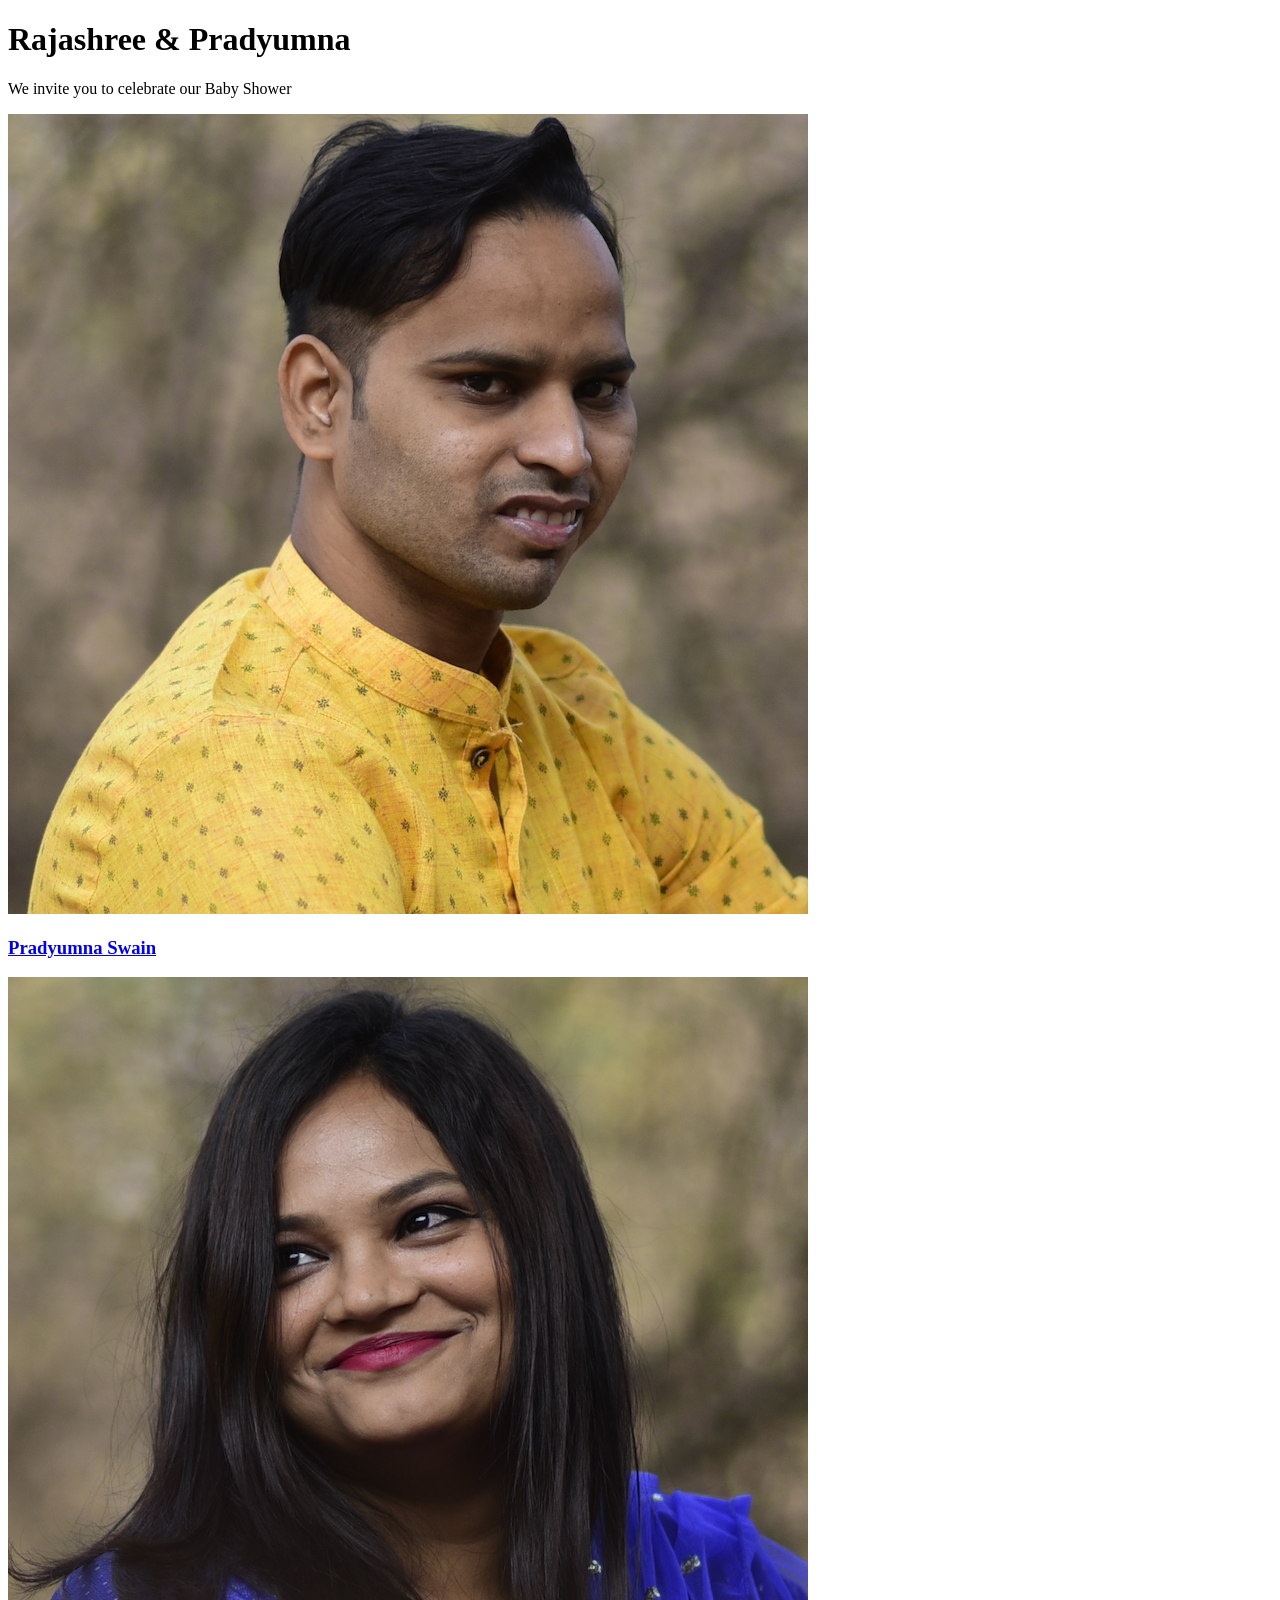
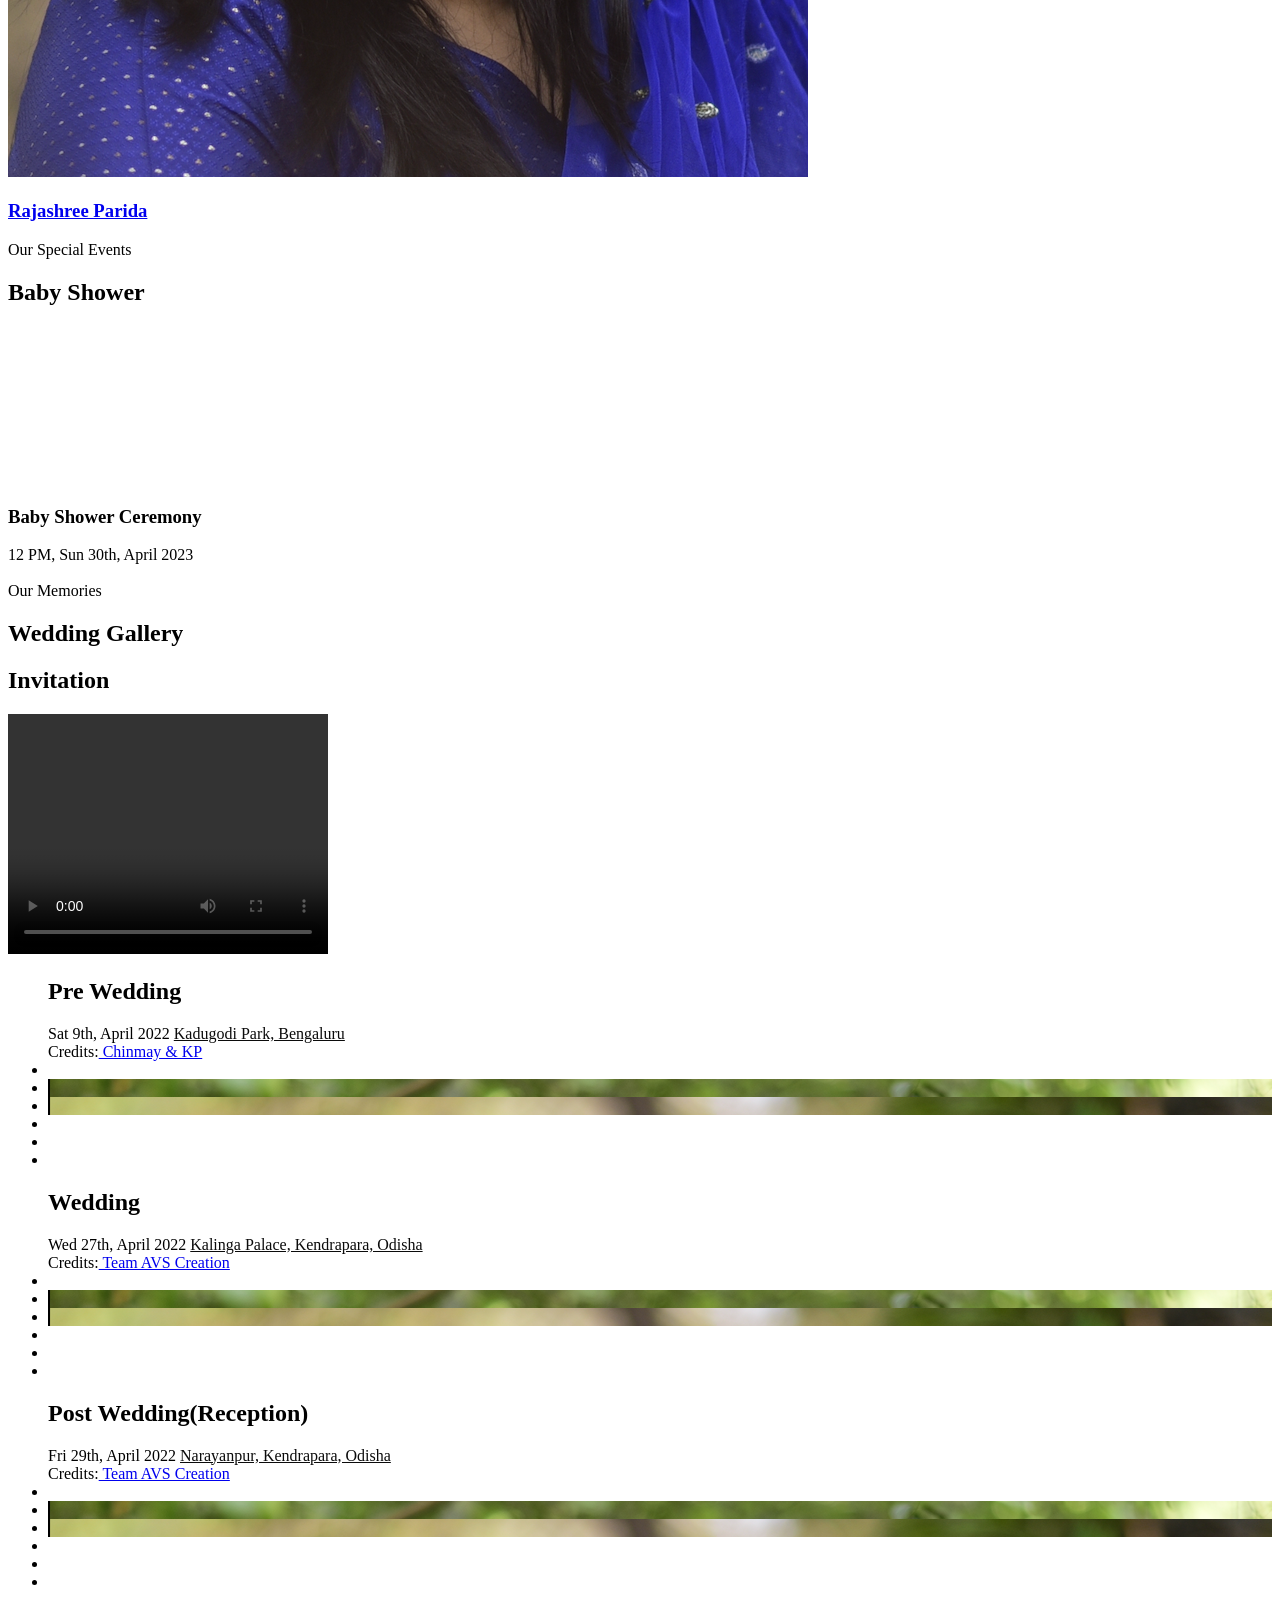
==== index.html @ 495e2f42 "changes" ====
<!DOCTYPE html>
<!--[if lt IE 7]>
<html class="no-js lt-ie9 lt-ie8 lt-ie7"> <![endif]-->
<!--[if IE 7]>
<html class="no-js lt-ie9 lt-ie8"> <![endif]-->
<!--[if IE 8]>
<html class="no-js lt-ie9"> <![endif]-->
<!--[if gt IE 8]><!-->
<html class="no-js"> <!--<![endif]-->
<head>
    <meta charset="utf-8">
    <meta http-equiv="X-UA-Compatible" content="IE=edge">
    <title>Wedding &mdash; Rajashree & Pradyumna</title>
    <meta name="viewport" content="width=device-width, initial-scale=1">
    <meta name="description" content="Rajashree & Pradyumna Wedding Event"/>
    <meta name="author" content="Pradyumna Swain"/>

    <link href='https://fonts.googleapis.com/css?family=Work+Sans:400,300,600,400italic,700' rel='stylesheet'
          type='text/css'>
    <link href="https://fonts.googleapis.com/css?family=Sacramento" rel="stylesheet">

    <!-- Animate.css -->
    <link rel="stylesheet" href="css/animate.css">
    <!-- Icomoon Icon Fonts-->
    <link rel="stylesheet" href="css/icomoon.css">
    <!-- Bootstrap  -->
    <link rel="stylesheet" href="css/bootstrap.css">

    <!-- Magnific Popup -->
    <link rel="stylesheet" href="css/magnific-popup.css">

    <!-- Owl Carousel  -->
    <link rel="stylesheet" href="css/owl.carousel.min.css">
    <link rel="stylesheet" href="css/owl.theme.default.min.css">

    <!-- Theme style  -->
    <link rel="stylesheet" href="css/style.css">

    <!-- Modernizr JS -->
    <script src="js/modernizr-2.6.2.min.js"></script>
    <!-- FOR IE9 below -->
    <!--[if lt IE 9]>
    <script src="js/respond.min.js"></script>
    <![endif]-->

</head>
<body>

<div class="fh5co-loader"></div>

<div id="page">
    <header id="fh5co-header" class="fh5co-cover" role="banner" style="background-image:url(images/x.png)"
            data-stellar-background-ratio="0.5">
        <div class="overlay"></div>
        <div class="container">
            <div class="row">
                <div class="col-md-8 col-md-offset-2 text-center">
                    <div class="display-t">
                        <div class="display-tc animate-box" data-animate-effect="fadeIn">
                            <h1>Rajashree &amp; Pradyumna</h1>
<!--                            <div class="simply-countdown simply-countdown-one"></div>-->
<!--                            <p>-->
<!--                                <button class="btn btn-default btn-sm">Save the date</button>-->
<!--                            </p>-->
                        </div>
                    </div>
                </div>
            </div>
        </div>
    </header>

    <div id="fh5co-couple">
        <div class="container">
            <div class="row">
                <div class="col-md-8 col-md-offset-2 text-center fh5co-heading animate-box">
                    <p>We invite you to celebrate our Baby Shower</p>
                </div>
            </div>
            <div class="couple-wrap animate-box">
                <div class="couple-half">
                    <div class="groom">
                        <img src="images/Screenshot 2022-04-16 at 12.14.54 PM.png" alt="groom" class="img-responsive">
                    </div>
                    <div class="desc-groom">
                        <h3><a href="https://www.instagram.com/swainpradyumna">Pradyumna Swain</a></h3>
                    </div>
                </div>
                <p class="heart text-center"><i class="icon-heart2"></i></p>
                <div class="couple-half">
                    <div class="bride">
                        <img src="images/Screenshot 2022-04-16 at 12.17.02 PM.png" alt="groom" class="img-responsive">
                    </div>
                    <div class="desc-bride">
                        <h3><a href="https://www.instagram.com/rajashrichinky">Rajashree Parida</a></h3>
                    </div>
                </div>
            </div>
        </div>
    </div>

    <div id="fh5co-event" class="fh5co-bg" style="background-image:url(images/s3.png);">
        <div class="overlay"></div>
        <div class="container">
            <div class="row">
                <div class="col-md-8 col-md-offset-2 text-center fh5co-heading animate-box">
                    <span>Our Special Events</span>
                    <h2>Baby Shower</h2>
                </div>
            </div>
            <div class="row">
                <div class="display-t">
                    <div class="display-tc">
                        <div class="col-md-10 col-md-offset-1">
                            <div class="col-md-12 col-sm-10 text-center">
                                <div class="event-wrap animate-box" style="margin-top: 200px">
                                    <h3>Baby Shower Ceremony</h3>
                                    <div class="event-col">
                                        <i class="icon-calendar"></i>
                                        <span>12 PM, Sun 30th, April 2023</span>
                                    </div>
                                    <div class="event-col">
                                        <i class="icon-location-pin"></i>
                                        <span><a href="https://goo.gl/maps/WuVbrEe8obRru9fz6" style="color: white"
                                                 target="_blank">VijayaSri Eldorado, Bangalore</a></span>
                                    </div>
<!--                                </div>-->
                            </div>
                        </div>
                    </div>
                </div>
            </div>
        </div>
    </div>
</div>
<div id="fh5co-gallery">
    <div class="container">
        <div class="row">
            <div class="col-md-8 col-md-offset-2 text-center fh5co-heading animate-box">
                <span>Our Memories</span>
                <h2>Wedding Gallery</h2>
            </div>
        </div>
        <div class="row row-bottom-padded-md">
            <div class="col-md-12">
                <div class="col-md-8 col-md-offset-2 text-center fh5co-heading animate-box">
                    <h2>Invitation</h2>
                    <video width="320" height="240" controls>
                        <source src="videos/invitation.mp4" type="video/mp4" controls controlsList="nodownload">
                        Your browser does not support the video tag.
                    </video>
                </div>

                <ul id="fh5co-gallery-list">
                    <div class="col-md-8 col-md-offset-2 text-center fh5co-heading animate-box">
                        <h2>Pre Wedding</h2>
                        <i class="icon-calendar"></i>
                        <span>Sat 9th, April 2022</span>
                        <i class="icon-location-pin"></i>
                        <span><a href="https://goo.gl/maps/Yx5JXox9uewadBDv6" target="_blank" style="color: #0b0b0b"> Kadugodi Park, Bengaluru</a></span>
                        <div>Credits:<a href="https://www.instagram.com/iampandachinmay/"> Chinmay & KP</a></div>
                    </div>
                    <li class="one-third animate-box" data-animate-effect="fadeIn"
                        style="background-image: url(images/gallery1.png); ">
                    </li>
                    <li class="one-third animate-box" data-animate-effect="fadeIn"
                        style="background-image: url(images/gallery2.png); ">
                    </li>
                    <li class="one-third animate-box" data-animate-effect="fadeIn"
                        style="background-image: url(images/gallery3.png); ">
                    </li>
                    <li class="one-third animate-box" data-animate-effect="fadeIn"
                        style="background-image: url(images/gallery4.png); ">
                    </li>
                    <li class="one-third animate-box" data-animate-effect="fadeIn"
                        style="background-image: url(images/gallery5.png); ">
                    </li>
                    <li class="one-third animate-box" data-animate-effect="fadeIn"
                        style="background-image: url(images/gallery6.png); ">
                    </li>
                </ul>
                <ul id="fh5co-gallery-list">
                    <div class="col-md-8 col-md-offset-2 text-center fh5co-heading animate-box">
                        <h2>Wedding</h2>
                        <i class="icon-calendar"></i>
                        <span>Wed 27th, April 2022</span>
                        <i class="icon-location-pin"></i>
                        <span><a href="https://goo.gl/maps/1A3KGbU1oE4R57ZS6" style="color: #0b0b0b" target="_blank">Kalinga Palace, Kendrapara, Odisha</a></span>
                        <div>Credits:<a href=https://www.instagram.com/avscreation607> Team AVS Creation</a></div>
                    </div>
                    <li class="one-third animate-box" data-animate-effect="fadeIn"
                        style="background-image: url(images/gallery1.png); ">
                    </li>
                    <li class="one-third animate-box" data-animate-effect="fadeIn"
                        style="background-image: url(images/gallery2.png); ">
                    </li>
                    <li class="one-third animate-box" data-animate-effect="fadeIn"
                        style="background-image: url(images/gallery3.png); ">
                    </li>
                    <li class="one-third animate-box" data-animate-effect="fadeIn"
                        style="background-image: url(images/gallery4.png); ">
                    </li>
                    <li class="one-third animate-box" data-animate-effect="fadeIn"
                        style="background-image: url(images/gallery5.png); ">
                    </li>
                    <li class="one-third animate-box" data-animate-effect="fadeIn"
                        style="background-image: url(images/gallery6.png); ">
                    </li>
                </ul>
                <ul id="fh5co-gallery-list">
                    <div class="col-md-8 col-md-offset-2 text-center fh5co-heading animate-box">
                        <h2>Post Wedding(Reception)</h2>
                        <i class="icon-calendar"></i>
                        <span>Fri 29th, April 2022</span>
                        <i class="icon-location-pin"></i>
                        <span><a href="https://goo.gl/maps/yb6fgddwY6j1BdCE7" style="color: #0b0b0b" target="_blank">Narayanpur, Kendrapara, Odisha</a></span>
                        <div>Credits:<a href=https://www.instagram.com/avscreation607> Team AVS Creation</a></div>
                    </div>
                    <li class="one-third animate-box" data-animate-effect="fadeIn"
                        style="background-image: url(images/gallery1.png); ">
                    </li>
                    <li class="one-third animate-box" data-animate-effect="fadeIn"
                        style="background-image: url(images/gallery2.png); ">
                    </li>
                    <li class="one-third animate-box" data-animate-effect="fadeIn"
                        style="background-image: url(images/gallery3.png); ">
                    </li>
                    <li class="one-third animate-box" data-animate-effect="fadeIn"
                        style="background-image: url(images/gallery4.png); ">
                    </li>
                    <li class="one-third animate-box" data-animate-effect="fadeIn"
                        style="background-image: url(images/gallery5.png); ">
                    </li>
                    <li class="one-third animate-box" data-animate-effect="fadeIn"
                        style="background-image: url(images/gallery6.png); ">
                    </li>
                </ul>
            </div>
        </div>
    </div>
</div>

<div class="gototop js-top">
    <a href="#" class="js-gotop"><i class="icon-arrow-up"></i></a>
</div>

<!-- jQuery -->
<script src="js/jquery.min.js"></script>
<!-- jQuery Easing -->
<script src="js/jquery.easing.1.3.js"></script>
<!-- Bootstrap -->
<script src="js/bootstrap.min.js"></script>
<!-- Waypoints -->
<script src="js/jquery.waypoints.min.js"></script>
<!-- Carousel -->
<script src="js/owl.carousel.min.js"></script>
<!-- countTo -->
<script src="js/jquery.countTo.js"></script>

<!-- Stellar -->
<script src="js/jquery.stellar.min.js"></script>
<!-- Magnific Popup -->
<script src="js/jquery.magnific-popup.min.js"></script>
<script src="js/magnific-popup-options.js"></script>

<!-- // <script src="https://cdnjs.cloudflare.com/ajax/libs/prism/0.0.1/prism.min.js"></script> -->
<script src="js/simplyCountdown.js"></script>
<!-- Main -->
<script src="js/main.js"></script>

<script>
    var d = new Date(new Date().getTime() + 200 * 120 * 120 * 2000);

    // default example
    simplyCountdown('.simply-countdown-one', {
        year: 2022,
        month: 4,
        day: 27
    });

    //jQuery example
    $('#simply-countdown-losange').simplyCountdown({
        year: d.getFullYear(),
        month: d.getMonth() + 1,
        day: d.getDate(),
        enableUtc: false
    });
</script>

</body>
</html>
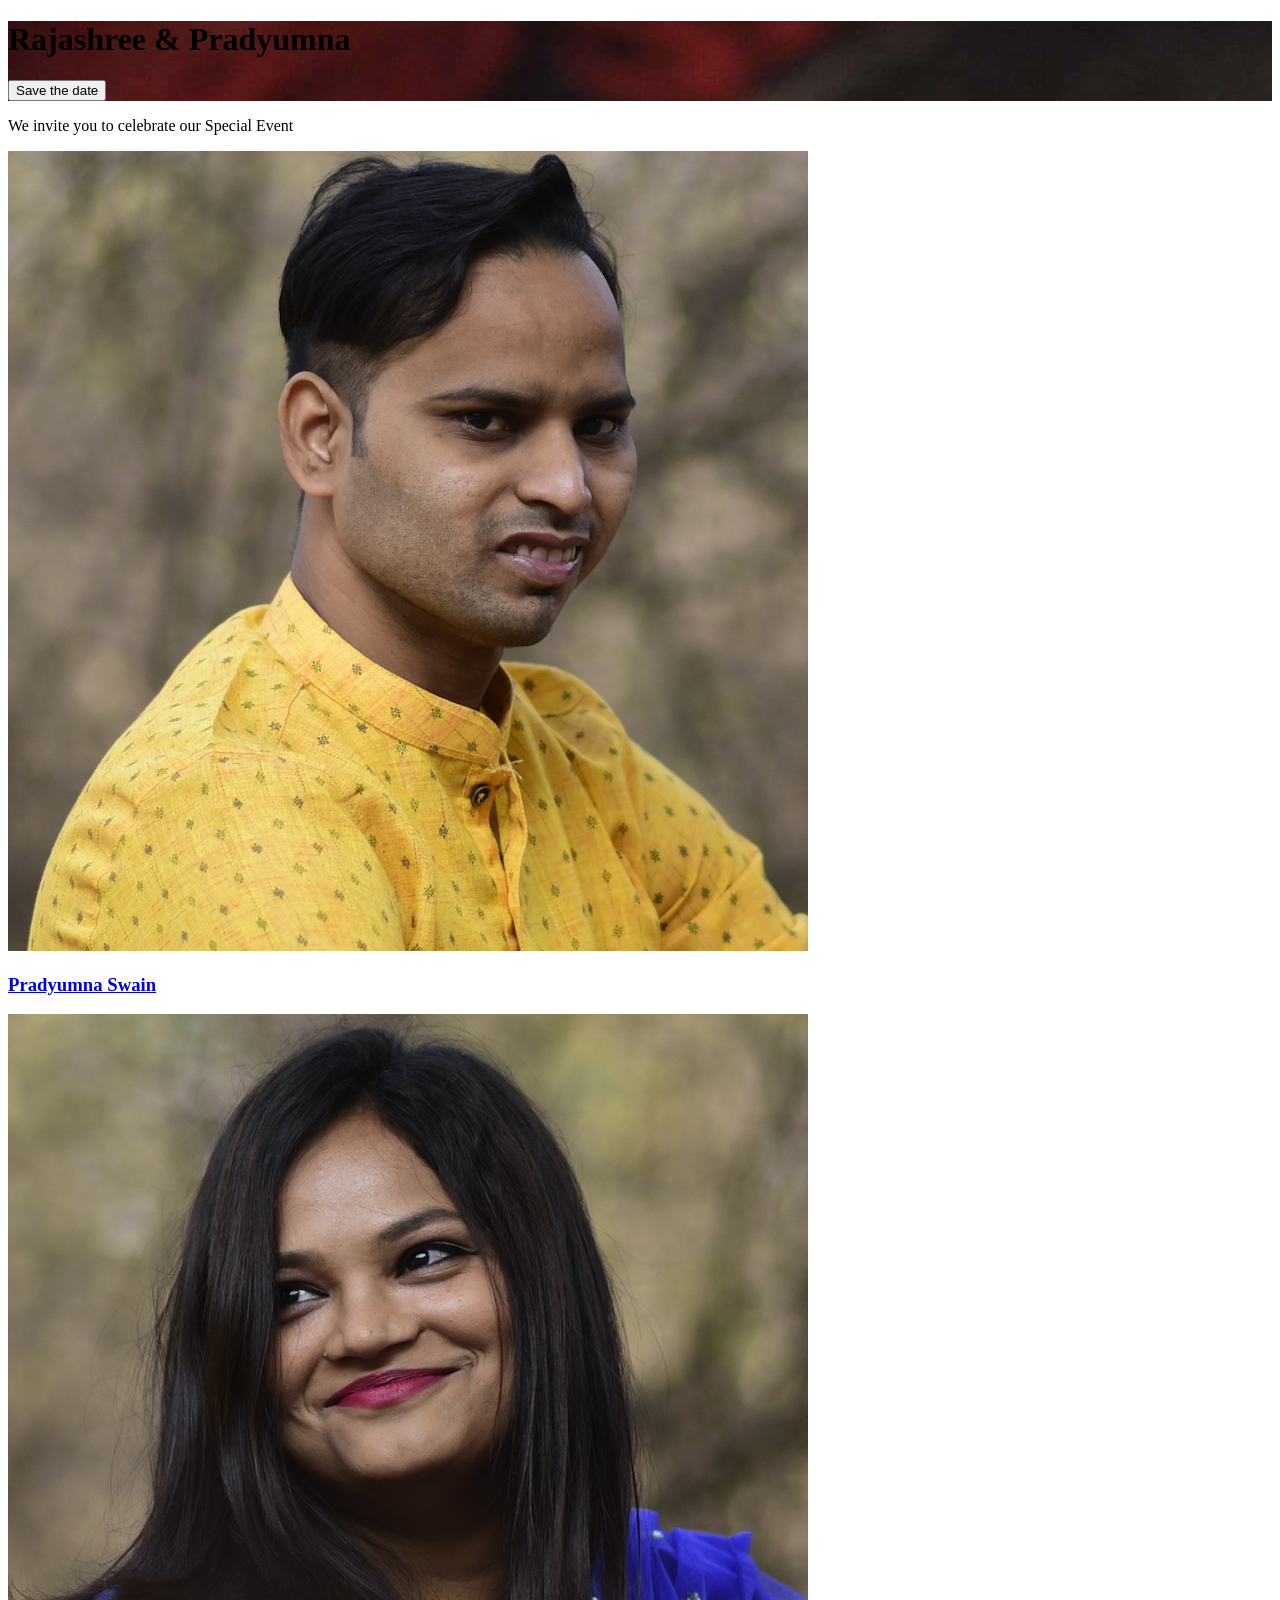
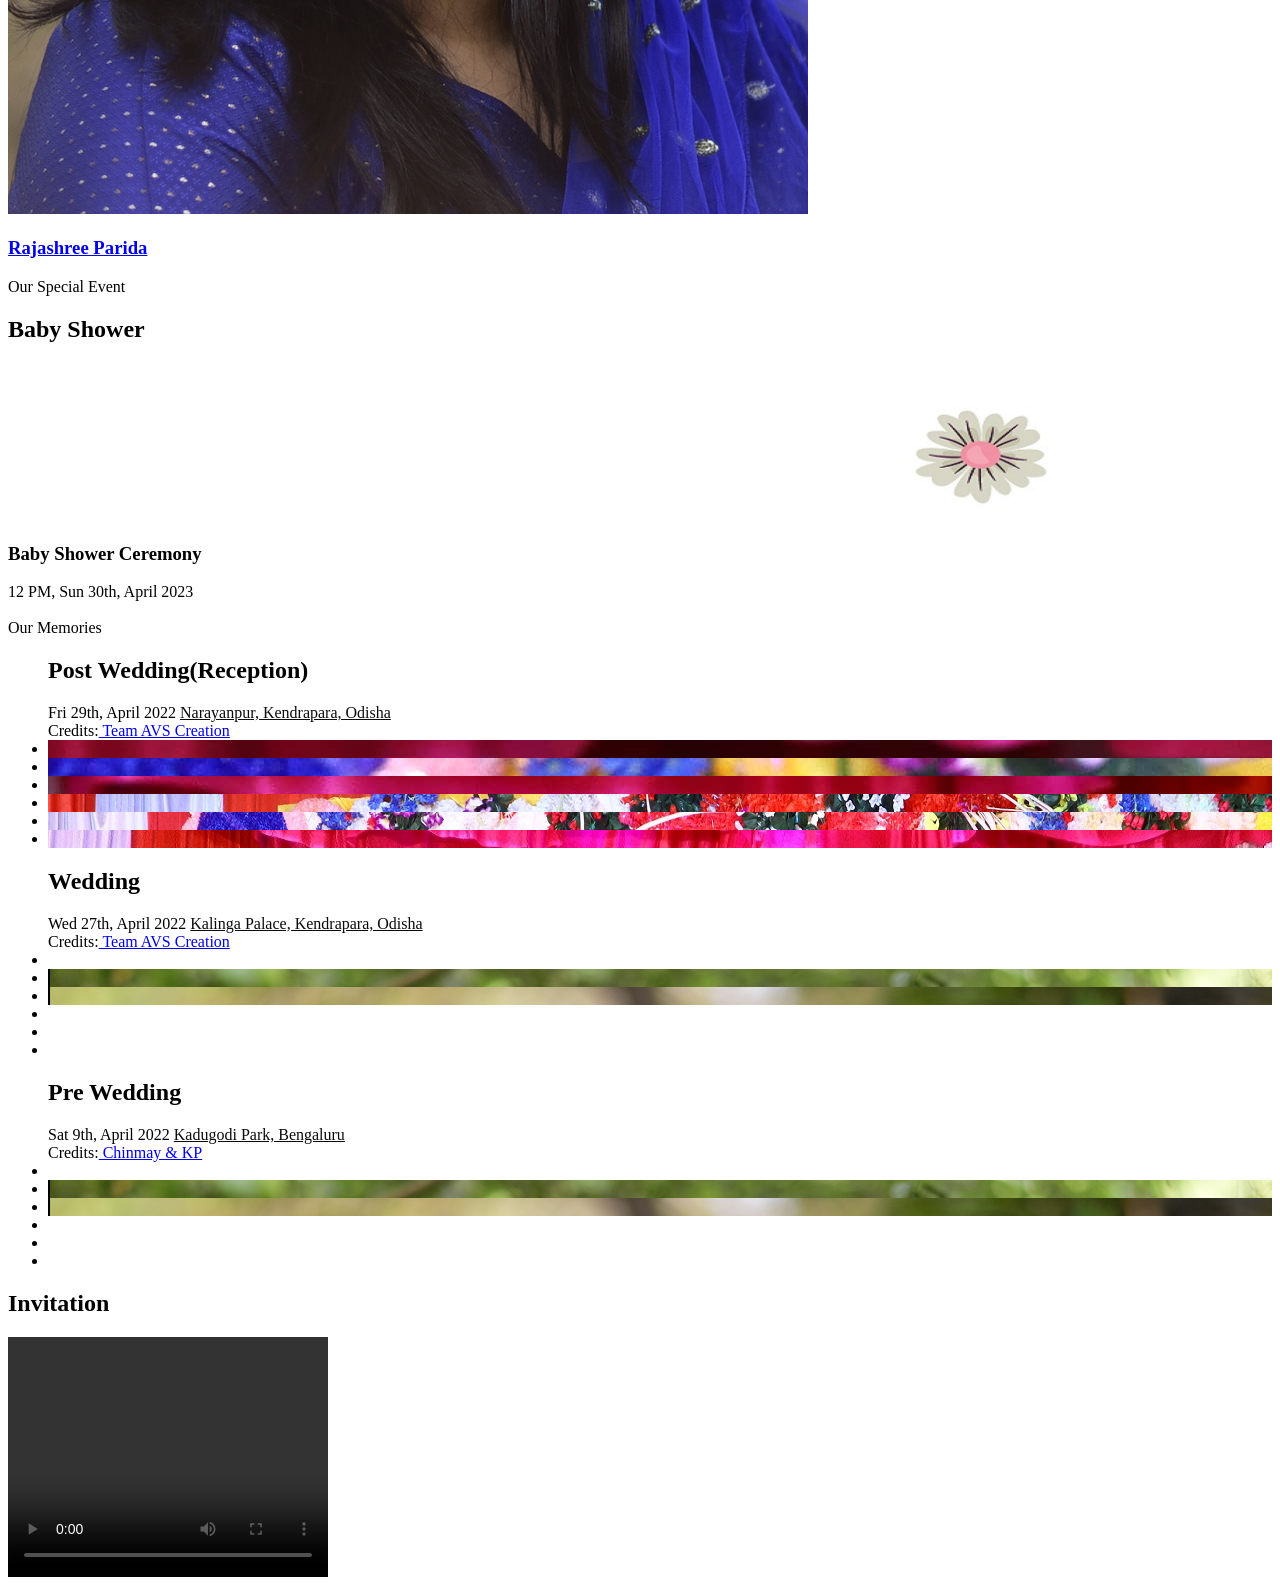
==== commit 4c20e933: "added post wedding photos" ====
--- a/index.html
+++ b/index.html
@@ -10,7 +10,7 @@
 <head>
     <meta charset="utf-8">
     <meta http-equiv="X-UA-Compatible" content="IE=edge">
-    <title>Wedding &mdash; Rajashree & Pradyumna</title>
+    <title>Rajashree & Pradyumna</title>
     <meta name="viewport" content="width=device-width, initial-scale=1">
     <meta name="description" content="Rajashree & Pradyumna Wedding Event"/>
     <meta name="author" content="Pradyumna Swain"/>
@@ -49,7 +49,7 @@
 <div class="fh5co-loader"></div>
 
 <div id="page">
-    <header id="fh5co-header" class="fh5co-cover" role="banner" style="background-image:url(images/x.png)"
+    <header id="fh5co-header" class="fh5co-cover" role="banner" style="background-image:url(images/DSC_0246.JPG)"
             data-stellar-background-ratio="0.5">
         <div class="overlay"></div>
         <div class="container">
@@ -58,10 +58,10 @@
                     <div class="display-t">
                         <div class="display-tc animate-box" data-animate-effect="fadeIn">
                             <h1>Rajashree &amp; Pradyumna</h1>
-<!--                            <div class="simply-countdown simply-countdown-one"></div>-->
-<!--                            <p>-->
-<!--                                <button class="btn btn-default btn-sm">Save the date</button>-->
-<!--                            </p>-->
+                           <div class="simply-countdown simply-countdown-one"></div>
+                           <p>
+                               <button class="btn btn-default btn-sm">Save the date</button>
+                           </p>
                         </div>
                     </div>
                 </div>
@@ -73,7 +73,7 @@
         <div class="container">
             <div class="row">
                 <div class="col-md-8 col-md-offset-2 text-center fh5co-heading animate-box">
-                    <p>We invite you to celebrate our Baby Shower</p>
+                    <p>We invite you to celebrate our Special Event</p>
                 </div>
             </div>
             <div class="couple-wrap animate-box">
@@ -98,12 +98,12 @@
         </div>
     </div>
 
-    <div id="fh5co-event" class="fh5co-bg" style="background-image:url(images/s3.png);">
+    <div id="fh5co-event" class="fh5co-bg" style="background-image:url(images/7032263.jpg);">
         <div class="overlay"></div>
         <div class="container">
             <div class="row">
                 <div class="col-md-8 col-md-offset-2 text-center fh5co-heading animate-box">
-                    <span>Our Special Events</span>
+                    <span>Our Special Event</span>
                     <h2>Baby Shower</h2>
                 </div>
             </div>
@@ -137,45 +137,37 @@
         <div class="row">
             <div class="col-md-8 col-md-offset-2 text-center fh5co-heading animate-box">
                 <span>Our Memories</span>
-                <h2>Wedding Gallery</h2>
+                <!-- <h2>Gallery</h2> -->
             </div>
         </div>
         <div class="row row-bottom-padded-md">
             <div class="col-md-12">
-                <div class="col-md-8 col-md-offset-2 text-center fh5co-heading animate-box">
-                    <h2>Invitation</h2>
-                    <video width="320" height="240" controls>
-                        <source src="videos/invitation.mp4" type="video/mp4" controls controlsList="nodownload">
-                        Your browser does not support the video tag.
-                    </video>
-                </div>
-
                 <ul id="fh5co-gallery-list">
                     <div class="col-md-8 col-md-offset-2 text-center fh5co-heading animate-box">
-                        <h2>Pre Wedding</h2>
+                        <h2>Post Wedding(Reception)</h2>
                         <i class="icon-calendar"></i>
-                        <span>Sat 9th, April 2022</span>
+                        <span>Fri 29th, April 2022</span>
                         <i class="icon-location-pin"></i>
-                        <span><a href="https://goo.gl/maps/Yx5JXox9uewadBDv6" target="_blank" style="color: #0b0b0b"> Kadugodi Park, Bengaluru</a></span>
-                        <div>Credits:<a href="https://www.instagram.com/iampandachinmay/"> Chinmay & KP</a></div>
-                    </div>
-                    <li class="one-third animate-box" data-animate-effect="fadeIn"
-                        style="background-image: url(images/gallery1.png); ">
-                    </li>
-                    <li class="one-third animate-box" data-animate-effect="fadeIn"
-                        style="background-image: url(images/gallery2.png); ">
-                    </li>
-                    <li class="one-third animate-box" data-animate-effect="fadeIn"
-                        style="background-image: url(images/gallery3.png); ">
-                    </li>
-                    <li class="one-third animate-box" data-animate-effect="fadeIn"
-                        style="background-image: url(images/gallery4.png); ">
-                    </li>
-                    <li class="one-third animate-box" data-animate-effect="fadeIn"
-                        style="background-image: url(images/gallery5.png); ">
-                    </li>
-                    <li class="one-third animate-box" data-animate-effect="fadeIn"
-                        style="background-image: url(images/gallery6.png); ">
+                        <span><a href="https://goo.gl/maps/yb6fgddwY6j1BdCE7" style="color: #0b0b0b" target="_blank">Narayanpur, Kendrapara, Odisha</a></span>
+                        <div>Credits:<a href=https://www.instagram.com/avscreation607> Team AVS Creation</a></div>
+                    </div>
+                    <li class="one-third animate-box" data-animate-effect="fadeIn"
+                        style="background-image: url(images/IMG_9768-min.JPG); ">
+                    </li>
+                    <li class="one-third animate-box" data-animate-effect="fadeIn"
+                        style="background-image: url(images/IMG_9786-min.JPG); ">
+                    </li>
+                    <li class="one-third animate-box" data-animate-effect="fadeIn"
+                        style="background-image: url(images/IMG_9808-min.JPG); ">
+                    </li>
+                    <li class="one-third animate-box" data-animate-effect="fadeIn"
+                        style="background-image: url(images/IMG_9741-min.JPG); ">
+                    </li>
+                    <li class="one-third animate-box" data-animate-effect="fadeIn"
+                        style="background-image: url(images/IMG_9657-min.JPG); ">
+                    </li>
+                    <li class="one-third animate-box" data-animate-effect="fadeIn"
+                        style="background-image: url(images/IMG_9605-min.JPG); ">
                     </li>
                 </ul>
                 <ul id="fh5co-gallery-list">
@@ -206,14 +198,16 @@
                         style="background-image: url(images/gallery6.png); ">
                     </li>
                 </ul>
+               
+
                 <ul id="fh5co-gallery-list">
                     <div class="col-md-8 col-md-offset-2 text-center fh5co-heading animate-box">
-                        <h2>Post Wedding(Reception)</h2>
+                        <h2>Pre Wedding</h2>
                         <i class="icon-calendar"></i>
-                        <span>Fri 29th, April 2022</span>
+                        <span>Sat 9th, April 2022</span>
                         <i class="icon-location-pin"></i>
-                        <span><a href="https://goo.gl/maps/yb6fgddwY6j1BdCE7" style="color: #0b0b0b" target="_blank">Narayanpur, Kendrapara, Odisha</a></span>
-                        <div>Credits:<a href=https://www.instagram.com/avscreation607> Team AVS Creation</a></div>
+                        <span><a href="https://goo.gl/maps/Yx5JXox9uewadBDv6" target="_blank" style="color: #0b0b0b"> Kadugodi Park, Bengaluru</a></span>
+                        <div>Credits:<a href="https://www.instagram.com/iampandachinmay/"> Chinmay & KP</a></div>
                     </div>
                     <li class="one-third animate-box" data-animate-effect="fadeIn"
                         style="background-image: url(images/gallery1.png); ">
@@ -234,6 +228,14 @@
                         style="background-image: url(images/gallery6.png); ">
                     </li>
                 </ul>
+                <div class="col-md-8 col-md-offset-2 text-center fh5co-heading animate-box">
+                    <h2>Invitation</h2>
+                    <video width="320" height="240" controls>
+                        <source src="videos/invitation.mp4" type="video/mp4" controls controlsList="nodownload">
+                        Your browser does not support the video tag.
+                    </video>
+                </div>
+               
             </div>
         </div>
     </div>
@@ -272,9 +274,9 @@
 
     // default example
     simplyCountdown('.simply-countdown-one', {
-        year: 2022,
+        year: 2023,
         month: 4,
-        day: 27
+        day: 30
     });
 
     //jQuery example
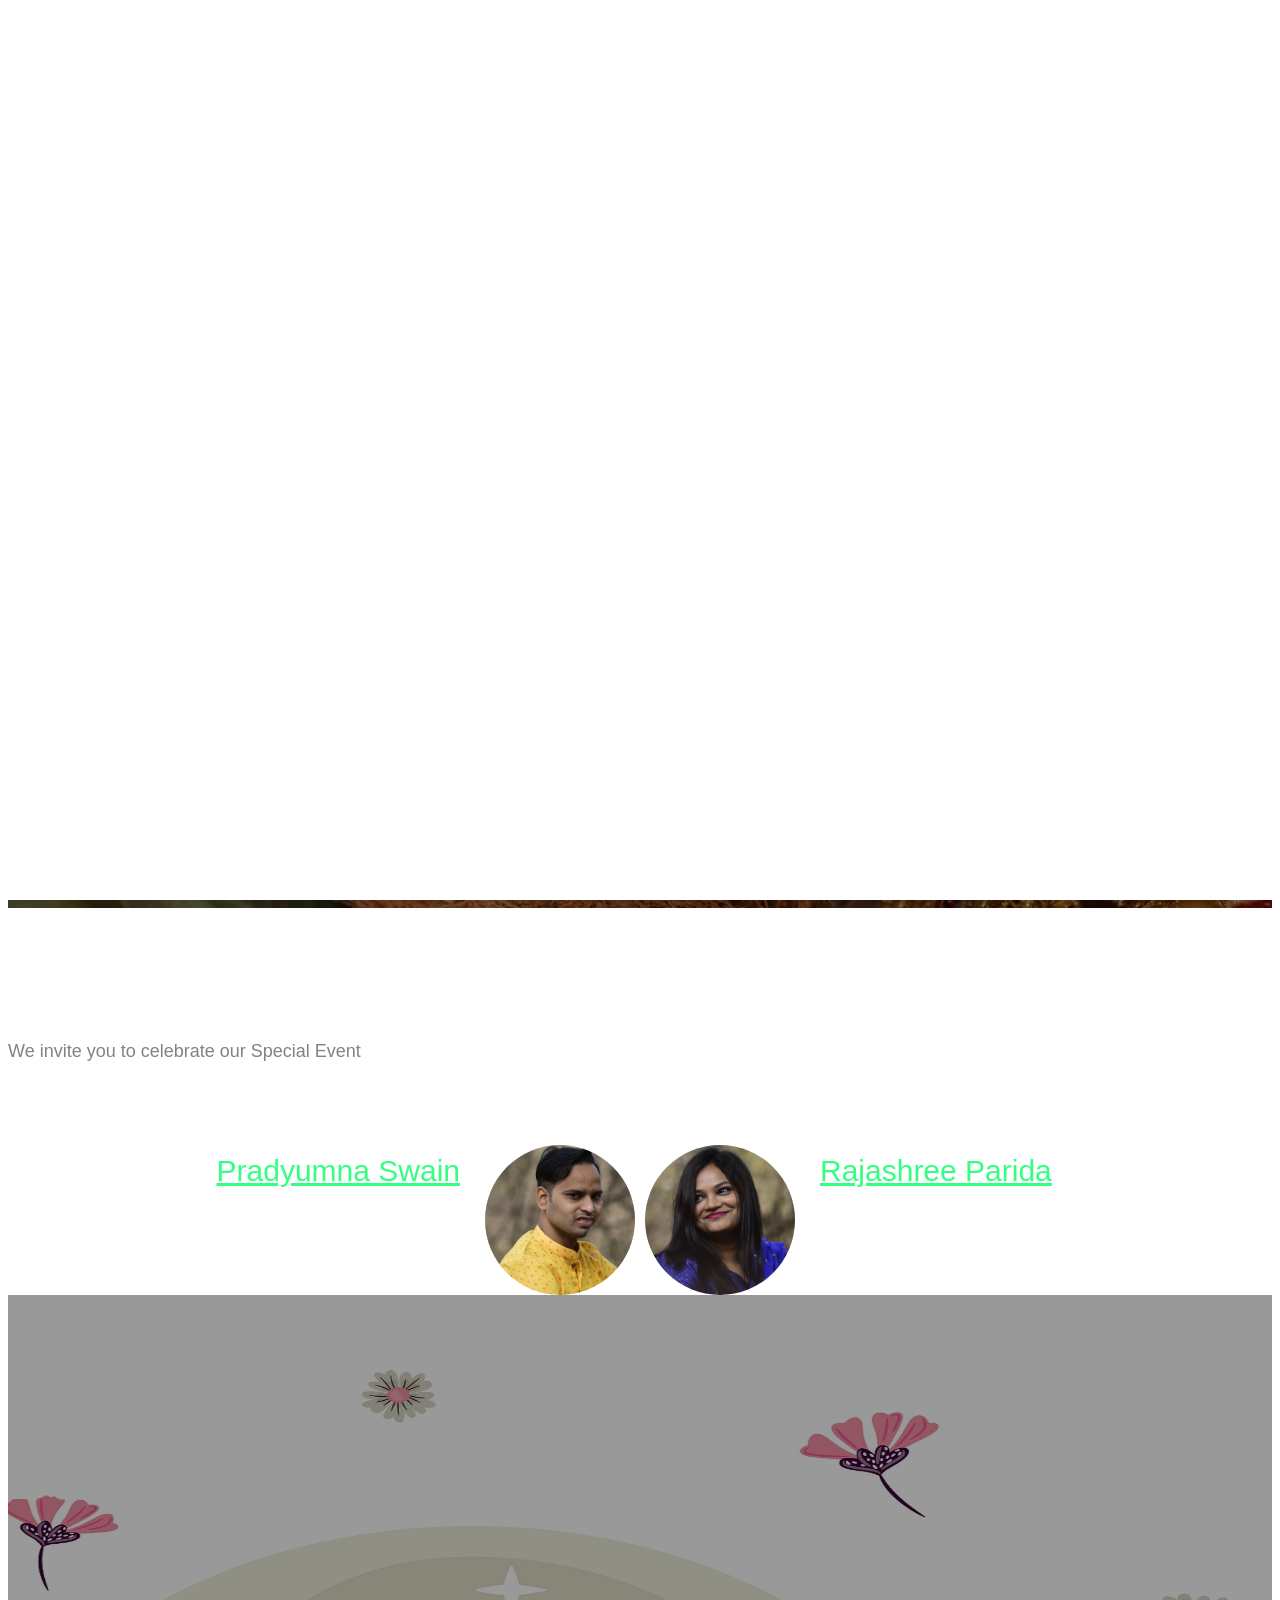
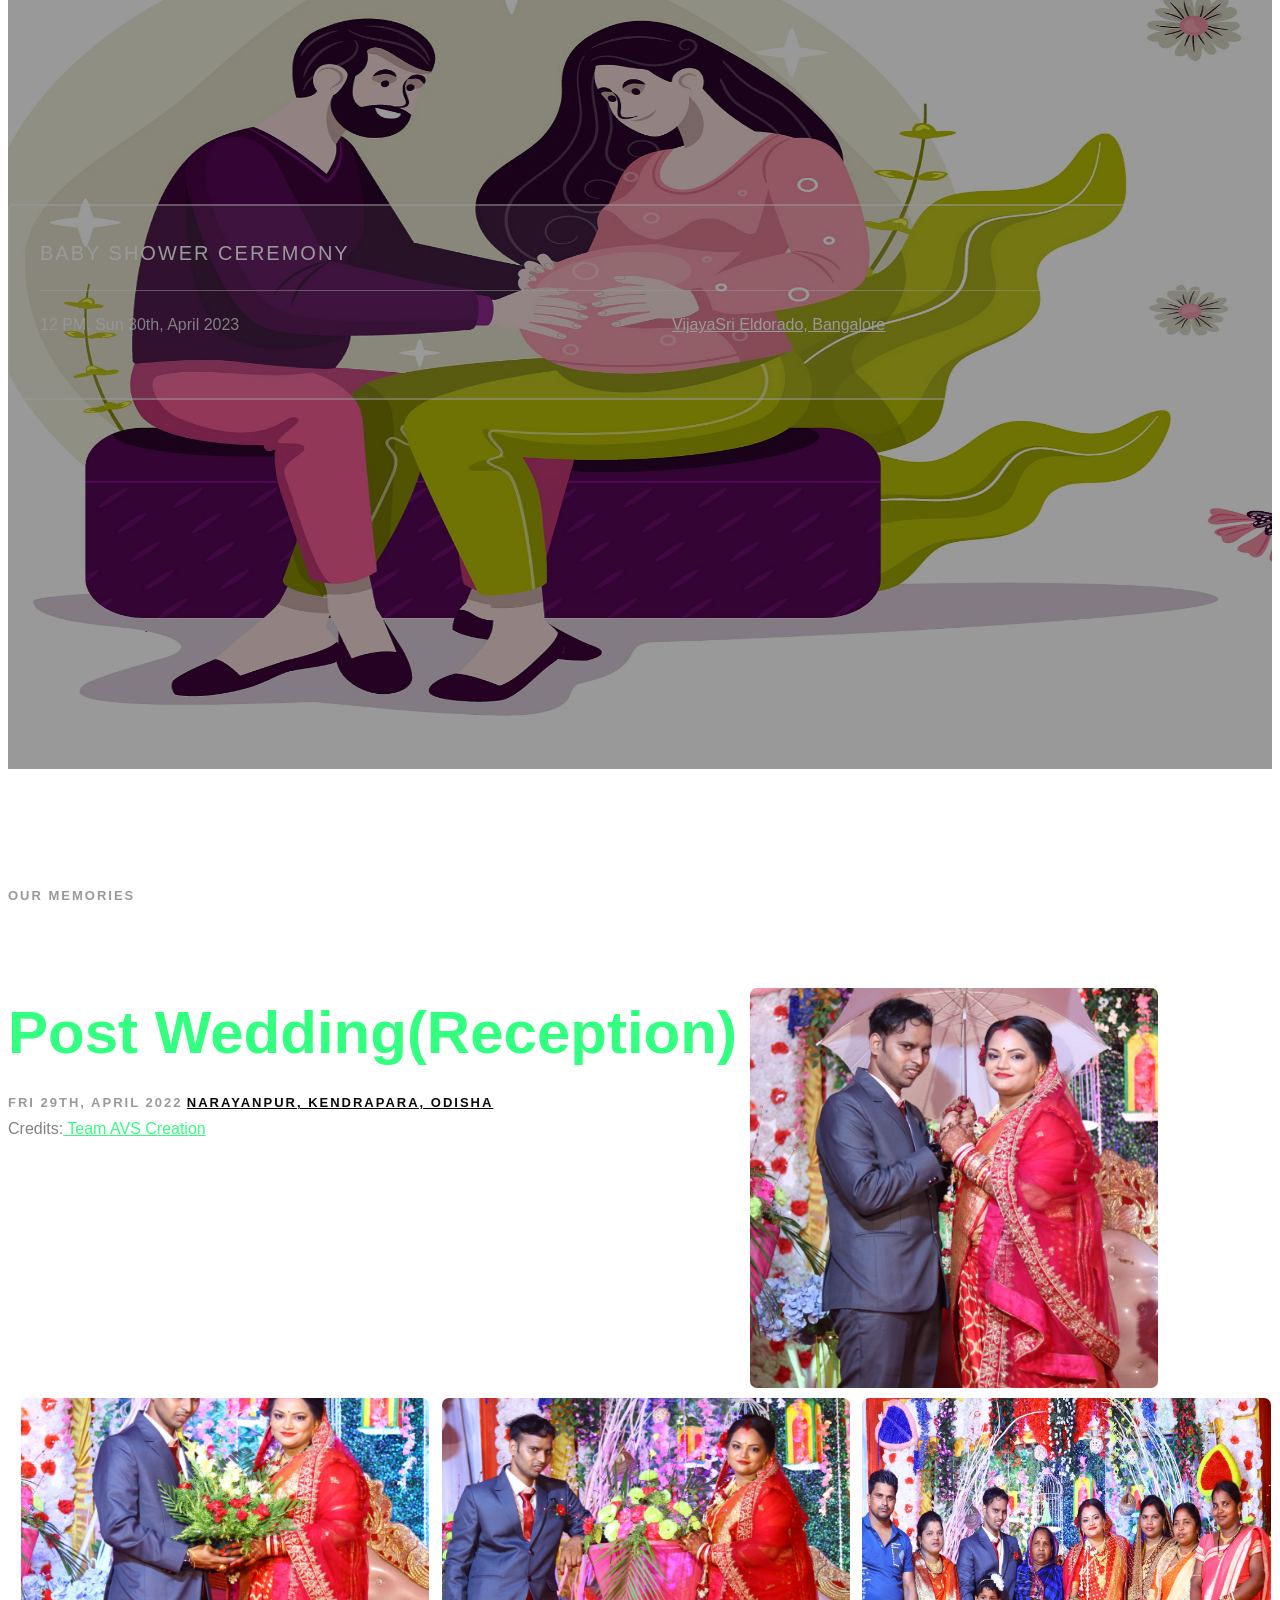
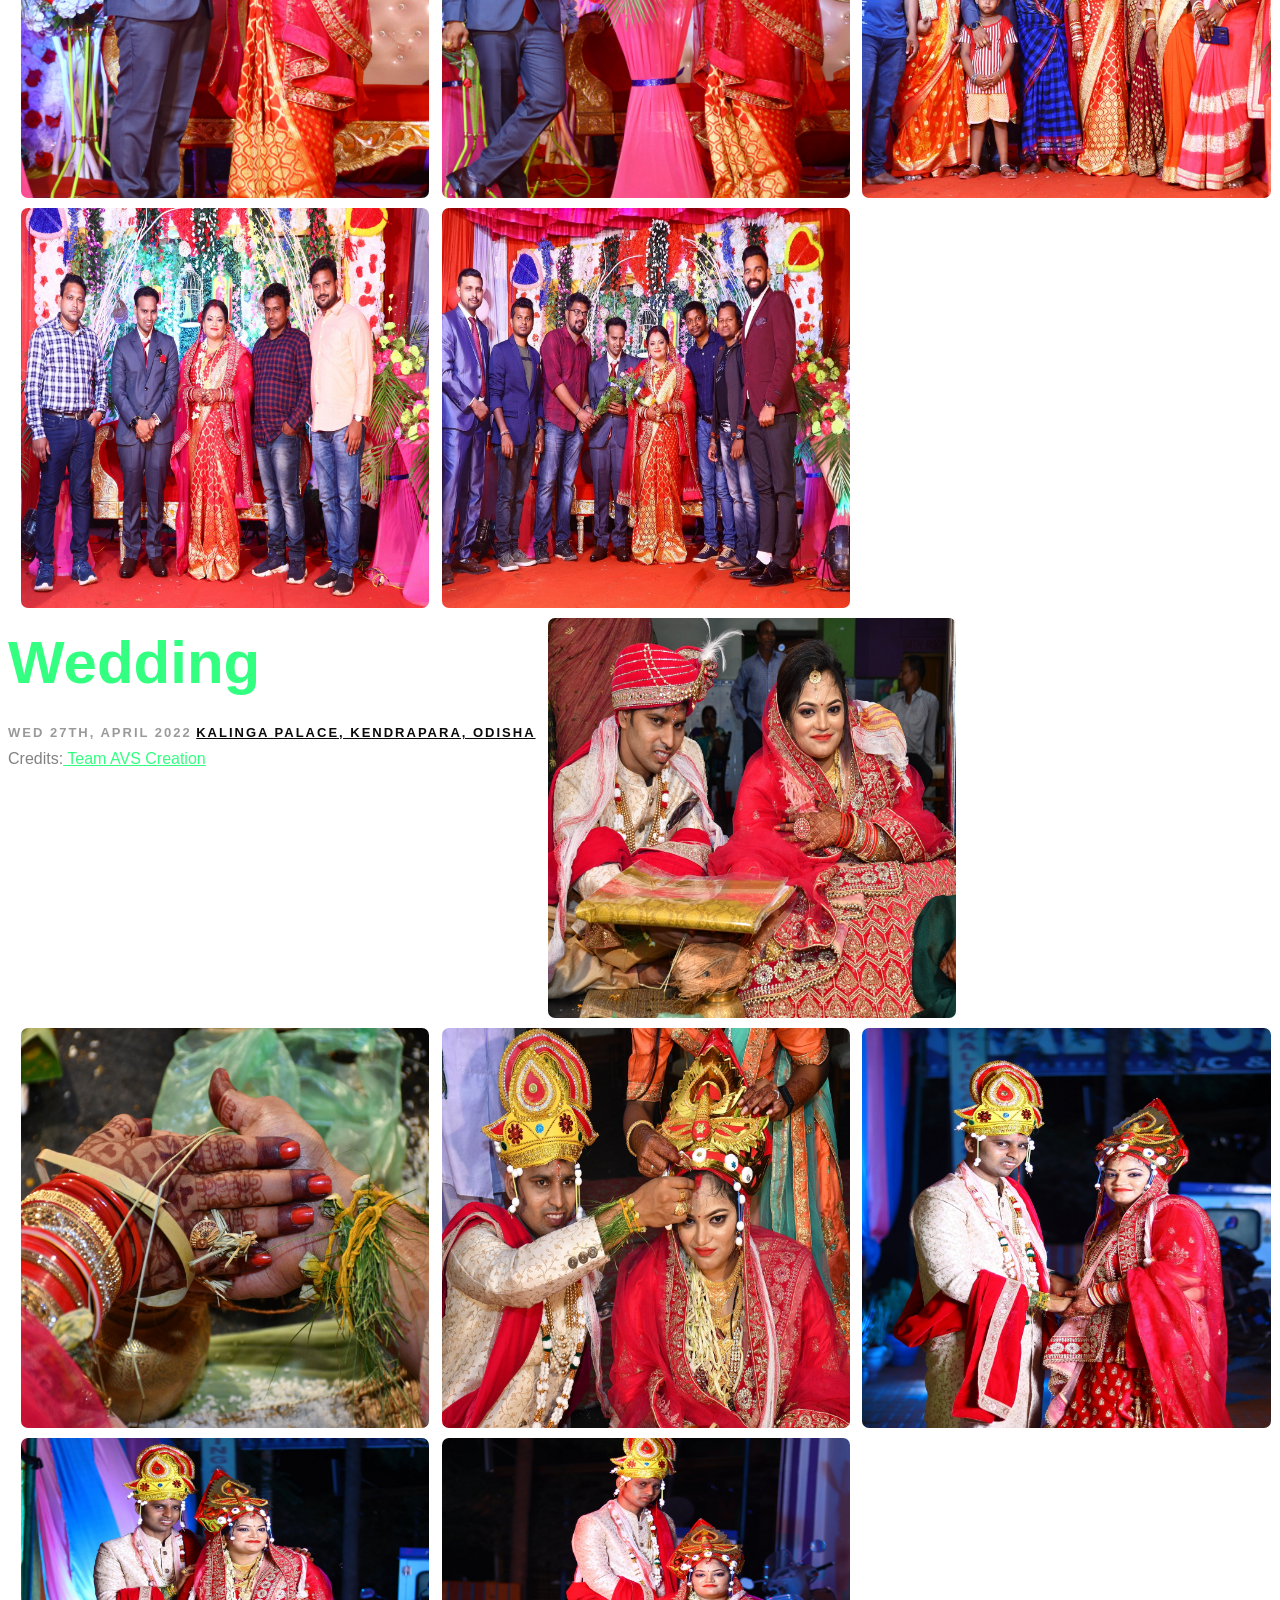
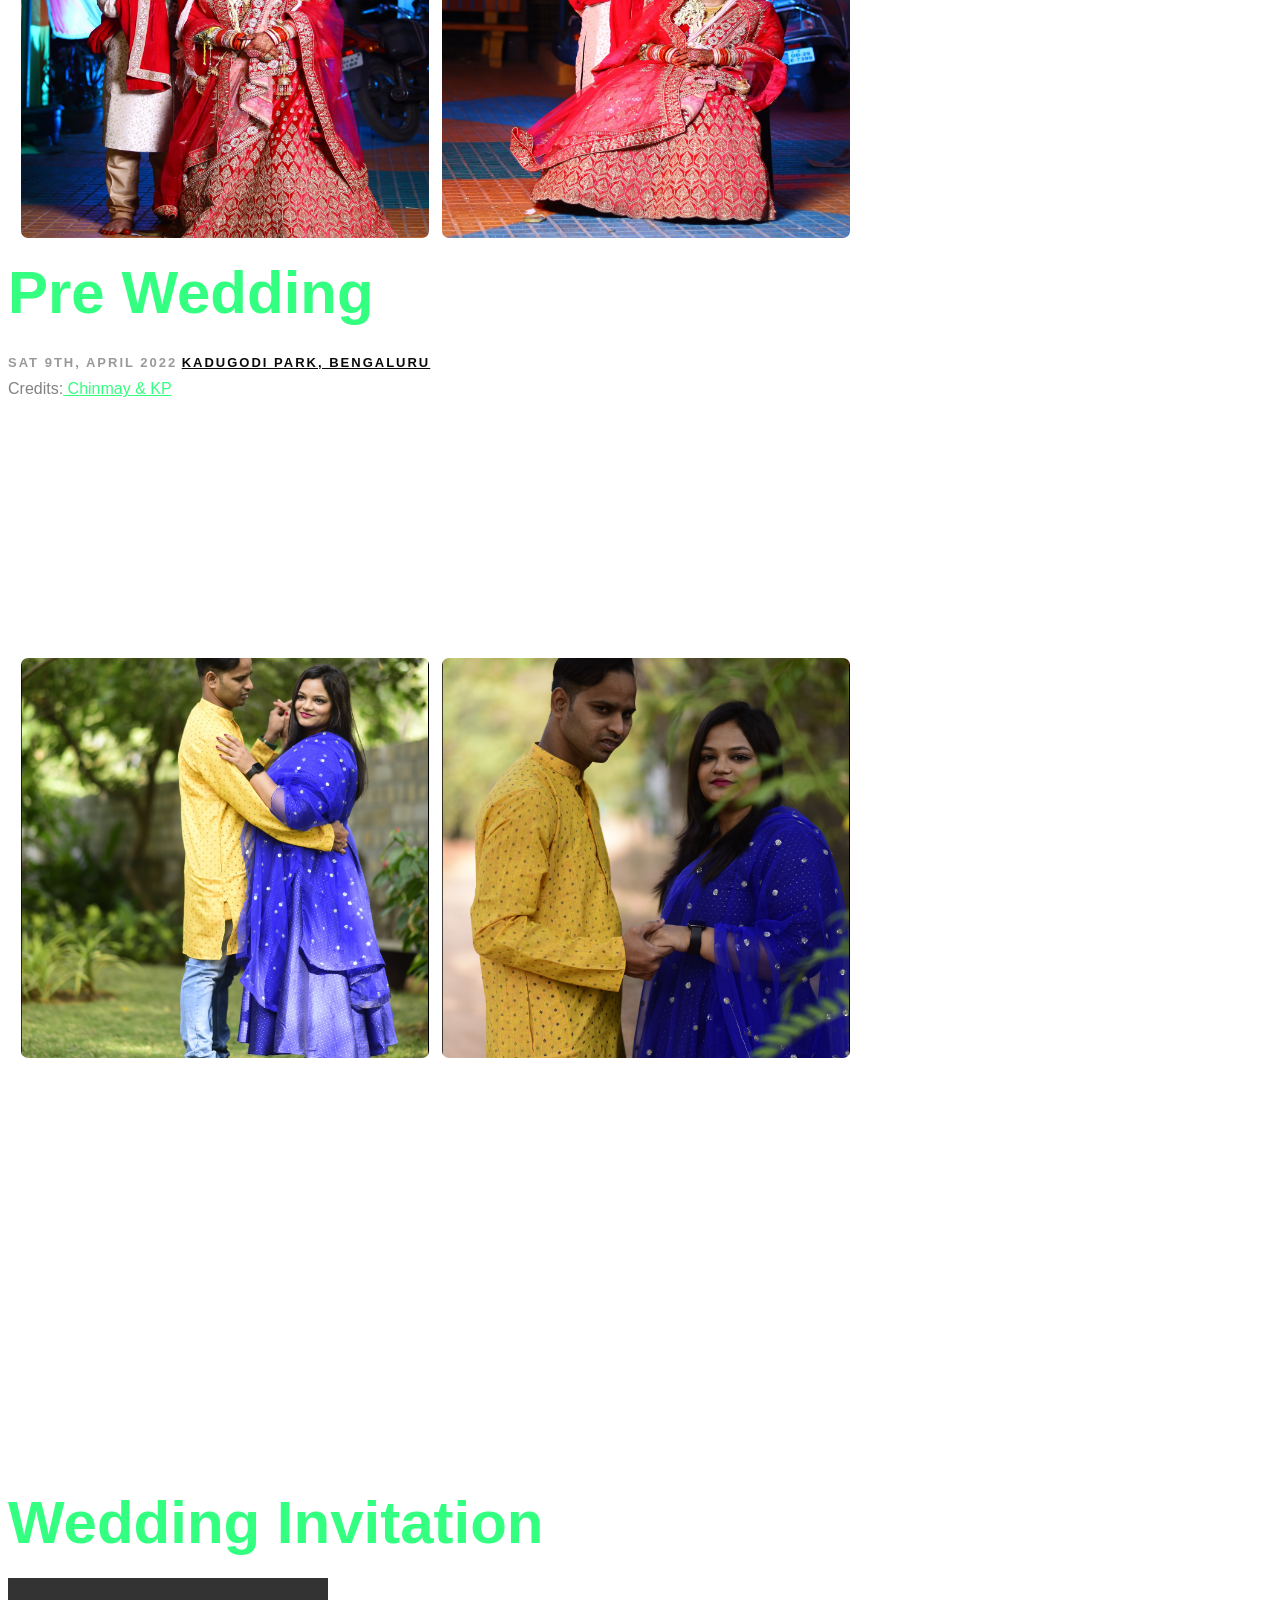
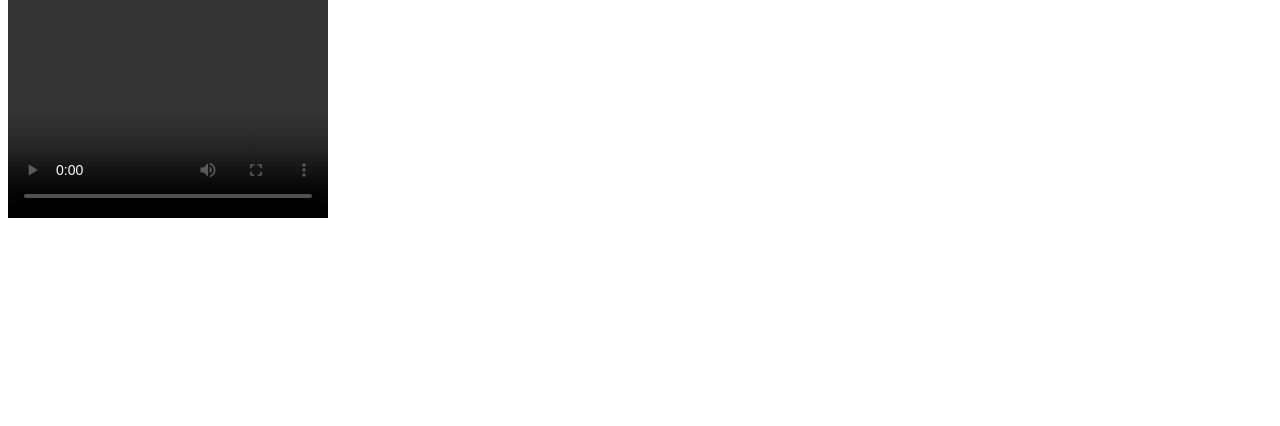
==== commit e8d2e546: "Added wedding photos" ====
--- a/index.html
+++ b/index.html
@@ -180,22 +180,22 @@
                         <div>Credits:<a href=https://www.instagram.com/avscreation607> Team AVS Creation</a></div>
                     </div>
                     <li class="one-third animate-box" data-animate-effect="fadeIn"
-                        style="background-image: url(images/gallery1.png); ">
-                    </li>
-                    <li class="one-third animate-box" data-animate-effect="fadeIn"
-                        style="background-image: url(images/gallery2.png); ">
-                    </li>
-                    <li class="one-third animate-box" data-animate-effect="fadeIn"
-                        style="background-image: url(images/gallery3.png); ">
-                    </li>
-                    <li class="one-third animate-box" data-animate-effect="fadeIn"
-                        style="background-image: url(images/gallery4.png); ">
-                    </li>
-                    <li class="one-third animate-box" data-animate-effect="fadeIn"
-                        style="background-image: url(images/gallery5.png); ">
-                    </li>
-                    <li class="one-third animate-box" data-animate-effect="fadeIn"
-                        style="background-image: url(images/gallery6.png); ">
+                        style="background-image: url(images/DSC_2602-min.JPG); ">
+                    </li>
+                    <li class="one-third animate-box" data-animate-effect="fadeIn"
+                        style="background-image: url(images/DSC_2610-min.JPG); ">
+                    </li>
+                    <li class="one-third animate-box" data-animate-effect="fadeIn"
+                        style="background-image: url(images/DSC_2653-min.JPG); ">
+                    </li>
+                    <li class="one-third animate-box" data-animate-effect="fadeIn"
+                        style="background-image: url(images/IMG_9515-min.JPG); ">
+                    </li>
+                    <li class="one-third animate-box" data-animate-effect="fadeIn"
+                        style="background-image: url(images/IMG_9519-min.JPG); ">
+                    </li>
+                    <li class="one-third animate-box" data-animate-effect="fadeIn"
+                        style="background-image: url(images/IMG_9526-min.JPG); ">
                     </li>
                 </ul>
                
@@ -229,7 +229,7 @@
                     </li>
                 </ul>
                 <div class="col-md-8 col-md-offset-2 text-center fh5co-heading animate-box">
-                    <h2>Invitation</h2>
+                    <h2>Wedding Invitation</h2>
                     <video width="320" height="240" controls>
                         <source src="videos/invitation.mp4" type="video/mp4" controls controlsList="nodownload">
                         Your browser does not support the video tag.
--- a/css/style.css
+++ b/css/style.css
@@ -0,0 +1,1843 @@
+@font-face {
+  font-family: 'icomoon';
+  src: url("../fonts/icomoon/icomoon.eot?srf3rx");
+  src: url("../fonts/icomoon/icomoon.eot?srf3rx#iefix") format("embedded-opentype"), url("../fonts/icomoon/icomoon.ttf?srf3rx") format("truetype"), url("../fonts/icomoon/icomoon.woff?srf3rx") format("woff"), url("../fonts/icomoon/icomoon.svg?srf3rx#icomoon") format("svg");
+  font-weight: normal;
+  font-style: normal;
+}
+/* =======================================================
+*
+* 	Template Style 
+*
+* ======================================================= */
+body {
+  font-family: "Work Sans", Arial, sans-serif;
+  font-weight: 400;
+  font-size: 16px;
+  line-height: 1.7;
+  color: #828282;
+  background: #fff;
+}
+
+#page {
+  position: relative;
+  overflow-x: hidden;
+  width: 100%;
+  height: 100%;
+  -webkit-transition: 0.5s;
+  -o-transition: 0.5s;
+  transition: 0.5s;
+}
+.offcanvas #page {
+  overflow: hidden;
+  position: absolute;
+}
+.offcanvas #page:after {
+  -webkit-transition: 2s;
+  -o-transition: 2s;
+  transition: 2s;
+  position: absolute;
+  top: 0;
+  right: 0;
+  bottom: 0;
+  left: 0;
+  z-index: 101;
+  background: rgba(0, 0, 0, 0.7);
+  content: "";
+}
+
+a {
+  color: #33FF80;
+  -webkit-transition: 0.5s;
+  -o-transition: 0.5s;
+  transition: 0.5s;
+}
+a:hover, a:active, a:focus {
+  color: #33FF80;
+  outline: none;
+  text-decoration: none;
+}
+
+p {
+  margin-bottom: 20px;
+}
+
+h1, h2, h3, h4, h5, h6, figure {
+  color: #000;
+  font-family: "Work Sans", Arial, sans-serif;
+  font-weight: 400;
+  margin: 0 0 20px 0;
+}
+
+::-webkit-selection {
+  color: #fff;
+  background: #33FF80;
+}
+
+::-moz-selection {
+  color: #fff;
+  background: #33FF80;
+}
+
+::selection {
+  color: #fff;
+  background: #33FF80;
+}
+
+.fh5co-nav {
+  position: absolute;
+  top: 0;
+  margin: 0;
+  padding: 0;
+  width: 100%;
+  padding: 40px 0;
+  z-index: 1001;
+}
+@media screen and (max-width: 768px) {
+  .fh5co-nav {
+    padding: 20px 0;
+  }
+}
+.fh5co-nav #fh5co-logo {
+  font-size: 40px;
+  margin: 0;
+  padding: 0;
+  line-height: 40px;
+  font-family: "Sacramento", Arial, serif;
+}
+.fh5co-nav a {
+  padding: 5px 10px;
+  color: #fff;
+}
+@media screen and (max-width: 768px) {
+  .fh5co-nav .menu-1, .fh5co-nav .menu-2 {
+    display: none;
+  }
+}
+.fh5co-nav ul {
+  padding: 0;
+  margin: 2px 0 0 0;
+}
+.fh5co-nav ul li {
+  padding: 0;
+  margin: 0;
+  list-style: none;
+  display: inline;
+}
+.fh5co-nav ul li a {
+  font-size: 14px;
+  padding: 30px 10px;
+  text-transform: uppercase;
+  color: rgba(255, 255, 255, 0.5);
+  -webkit-transition: 0.5s;
+  -o-transition: 0.5s;
+  transition: 0.5s;
+}
+.fh5co-nav ul li a:hover, .fh5co-nav ul li a:focus, .fh5co-nav ul li a:active {
+  color: white;
+}
+.fh5co-nav ul li.has-dropdown {
+  position: relative;
+}
+.fh5co-nav ul li.has-dropdown .dropdown {
+  width: 130px;
+  -webkit-box-shadow: 0px 14px 33px -9px rgba(0, 0, 0, 0.75);
+  -moz-box-shadow: 0px 14px 33px -9px rgba(0, 0, 0, 0.75);
+  box-shadow: 0px 14px 33px -9px rgba(0, 0, 0, 0.75);
+  z-index: 1002;
+  visibility: hidden;
+  opacity: 0;
+  position: absolute;
+  top: 40px;
+  left: 0;
+  text-align: left;
+  background: #fff;
+  padding: 20px;
+  -webkit-border-radius: 4px;
+  -moz-border-radius: 4px;
+  -ms-border-radius: 4px;
+  border-radius: 4px;
+  -webkit-transition: 0s;
+  -o-transition: 0s;
+  transition: 0s;
+}
+.fh5co-nav ul li.has-dropdown .dropdown:before {
+  bottom: 100%;
+  left: 40px;
+  border: solid transparent;
+  content: " ";
+  height: 0;
+  width: 0;
+  position: absolute;
+  pointer-events: none;
+  border-bottom-color: #fff;
+  border-width: 8px;
+  margin-left: -8px;
+}
+.fh5co-nav ul li.has-dropdown .dropdown li {
+  display: block;
+  margin-bottom: 7px;
+}
+.fh5co-nav ul li.has-dropdown .dropdown li:last-child {
+  margin-bottom: 0;
+}
+.fh5co-nav ul li.has-dropdown .dropdown li a {
+  padding: 2px 0;
+  display: block;
+  color: #999999;
+  line-height: 1.2;
+  text-transform: none;
+  font-size: 15px;
+}
+.fh5co-nav ul li.has-dropdown .dropdown li a:hover {
+  color: #000;
+}
+.fh5co-nav ul li.has-dropdown:hover a, .fh5co-nav ul li.has-dropdown:focus a {
+  color: #fff;
+}
+.fh5co-nav ul li.btn-cta a {
+  color: #33FF80;
+}
+.fh5co-nav ul li.btn-cta a span {
+  background: #fff;
+  padding: 4px 20px;
+  display: -moz-inline-stack;
+  display: inline-block;
+  zoom: 1;
+  *display: inline;
+  -webkit-transition: 0.3s;
+  -o-transition: 0.3s;
+  transition: 0.3s;
+  -webkit-border-radius: 100px;
+  -moz-border-radius: 100px;
+  -ms-border-radius: 100px;
+  border-radius: 100px;
+}
+.fh5co-nav ul li.btn-cta a:hover span {
+  -webkit-box-shadow: 0px 14px 20px -9px rgba(0, 0, 0, 0.75);
+  -moz-box-shadow: 0px 14px 20px -9px rgba(0, 0, 0, 0.75);
+  box-shadow: 0px 14px 20px -9px rgba(0, 0, 0, 0.75);
+}
+.fh5co-nav ul li.active > a {
+  color: #fff !important;
+}
+
+#fh5co-counter,
+#fh5co-event,
+.fh5co-bg {
+  background-size: cover;
+  background-position: top center;
+  background-repeat: no-repeat;
+  position: relative;
+}
+
+.fh5co-bg {
+  background-position: center center;
+  width: 100%;
+  float: left;
+  position: relative;
+}
+
+.fh5co-video {
+  height: 450px;
+  overflow: hidden;
+  -webkit-border-radius: 7px;
+  -moz-border-radius: 7px;
+  -ms-border-radius: 7px;
+  border-radius: 7px;
+}
+.fh5co-video a {
+  z-index: 1001;
+  position: absolute;
+  top: 50%;
+  left: 50%;
+  margin-top: -45px;
+  margin-left: -45px;
+  width: 90px;
+  height: 90px;
+  display: table;
+  text-align: center;
+  background: #fff;
+  -webkit-box-shadow: 0px 14px 30px -15px rgba(0, 0, 0, 0.75);
+  -moz-box-shadow: 0px 14px 30px -15px rgba(0, 0, 0, 0.75);
+  box-shadow: 0px 14px 30px -15px rgba(0, 0, 0, 0.75);
+  -webkit-border-radius: 50%;
+  -moz-border-radius: 50%;
+  -ms-border-radius: 50%;
+  border-radius: 50%;
+}
+.fh5co-video a i {
+  text-align: center;
+  display: table-cell;
+  vertical-align: middle;
+  font-size: 40px;
+}
+.fh5co-video .overlay {
+  position: absolute;
+  top: 0;
+  left: 0;
+  right: 0;
+  bottom: 0;
+  background: rgba(0, 0, 0, 0.5);
+  -webkit-transition: 0.5s;
+  -o-transition: 0.5s;
+  transition: 0.5s;
+}
+.fh5co-video:hover .overlay {
+  background: rgba(0, 0, 0, 0.7);
+}
+.fh5co-video:hover a {
+  position: relative;
+  -webkit-transform: scale(1.2);
+  -moz-transform: scale(1.2);
+  -ms-transform: scale(1.2);
+  -o-transform: scale(1.2);
+  transform: scale(1.2);
+}
+
+.fh5co-cover {
+  height: 900px;
+  background-size: cover;
+  background-repeat: no-repeat;
+  position: relative;
+  width: 100%;
+}
+.fh5co-cover .overlay {
+  z-index: 0;
+  position: absolute;
+  bottom: 0;
+  top: 0;
+  left: 0;
+  right: 0;
+  background: rgba(0, 0, 0, 0.5);
+}
+.fh5co-cover > .fh5co-container {
+  position: relative;
+  z-index: 10;
+}
+@media screen and (max-width: 768px) {
+  .fh5co-cover {
+    height: 600px;
+  }
+}
+.fh5co-cover .display-t,
+.fh5co-cover .display-tc {
+  height: 900px;
+  display: table;
+  width: 100%;
+}
+@media screen and (max-width: 768px) {
+  .fh5co-cover .display-t,
+  .fh5co-cover .display-tc {
+    height: 600px;
+  }
+}
+.fh5co-cover.fh5co-cover-sm {
+  height: 600px;
+}
+@media screen and (max-width: 768px) {
+  .fh5co-cover.fh5co-cover-sm {
+    height: 400px;
+  }
+}
+.fh5co-cover.fh5co-cover-sm .display-t,
+.fh5co-cover.fh5co-cover-sm .display-tc {
+  height: 600px;
+  display: table;
+  width: 100%;
+}
+@media screen and (max-width: 768px) {
+  .fh5co-cover.fh5co-cover-sm .display-t,
+  .fh5co-cover.fh5co-cover-sm .display-tc {
+    height: 400px;
+  }
+}
+
+#fh5co-counter,
+#fh5co-event {
+  height: 850px;
+  float: left;
+}
+#fh5co-counter .display-t,
+#fh5co-counter .display-tc,
+#fh5co-event .display-t,
+#fh5co-event .display-tc {
+  height: 700px;
+  display: table;
+  width: 100%;
+}
+#fh5co-counter .fh5co-heading h2,
+#fh5co-event .fh5co-heading h2 {
+  color: #fff;
+}
+#fh5co-counter .fh5co-heading span,
+#fh5co-event .fh5co-heading span {
+  color: rgba(255, 255, 255, 0.5);
+  text-transform: uppercase;
+  font-size: 13px;
+  letter-spacing: 2px;
+  font-weight: 600;
+}
+#fh5co-counter .overlay,
+#fh5co-event .overlay {
+  position: absolute;
+  top: 0;
+  left: 0;
+  right: 0;
+  bottom: 0;
+  background: rgba(0, 0, 0, 0.4);
+}
+@media screen and (max-width: 768px) {
+  #fh5co-counter,
+  #fh5co-event {
+    height: inherit;
+    padding: 7em 0;
+  }
+  #fh5co-counter .display-t,
+  #fh5co-counter .display-tc,
+  #fh5co-event .display-t,
+  #fh5co-event .display-tc {
+    height: inherit;
+  }
+}
+#fh5co-counter .event-wrap,
+#fh5co-event .event-wrap {
+  border: 2px solid rgba(255, 255, 255, 0.5);
+  background: rgba(255, 255, 255, 0.1);
+  padding: 30px;
+  width: 100%;
+  float: left;
+  -webkit-border-radius: 4px;
+  -moz-border-radius: 4px;
+  -ms-border-radius: 4px;
+  border-radius: 4px;
+}
+@media screen and (max-width: 768px) {
+  #fh5co-counter .event-wrap,
+  #fh5co-event .event-wrap {
+    margin-bottom: 10px;
+  }
+}
+#fh5co-counter .event-wrap h3,
+#fh5co-event .event-wrap h3 {
+  font-size: 20px;
+  color: #fff;
+  border-bottom: 1px solid rgba(255, 255, 255, 0.5);
+  display: block;
+  padding-bottom: 20px;
+  text-transform: uppercase;
+  letter-spacing: 2px;
+}
+#fh5co-counter .event-wrap p, #fh5co-counter .event-wrap span,
+#fh5co-event .event-wrap p,
+#fh5co-event .event-wrap span {
+  display: block;
+  color: rgba(255, 255, 255, 0.8);
+}
+#fh5co-counter .event-wrap i,
+#fh5co-event .event-wrap i {
+  color: white;
+  font-size: 20px;
+}
+#fh5co-counter .event-wrap .event-col,
+#fh5co-event .event-wrap .event-col {
+  width: 50%;
+  float: left;
+  margin-bottom: 30px;
+}
+
+#fh5co-counter {
+  height: 600px;
+}
+@media screen and (max-width: 768px) {
+  #fh5co-counter {
+    height: auto;
+  }
+}
+
+.timeline {
+  list-style: none;
+  padding: 20px 0 20px;
+  position: relative;
+}
+.timeline:before {
+  top: 0;
+  bottom: 0;
+  position: absolute;
+  content: " ";
+  width: 1px;
+  background-color: #d4d4d4;
+  left: 50%;
+  margin-left: 0px;
+}
+@media screen and (max-width: 480px) {
+  .timeline:before {
+    margin-left: -64px;
+  }
+}
+.timeline > li {
+  margin-bottom: 20px;
+  position: relative;
+}
+.timeline > li:before, .timeline > li:after {
+  content: " ";
+  display: table;
+}
+.timeline > li:after {
+  clear: both;
+}
+.timeline > li > .timeline-panel {
+  width: 40%;
+  float: left;
+  border: 1px solid #d4d4d4;
+  padding: 30px;
+  position: relative;
+  -webkit-border-radius: 4px;
+  -moz-border-radius: 4px;
+  -ms-border-radius: 4px;
+  border-radius: 4px;
+}
+.timeline > li > .timeline-panel:before {
+  position: absolute;
+  top: 80px;
+  right: -15px;
+  display: inline-block;
+  border-top: 15px solid transparent;
+  border-left: 15px solid #ccc;
+  border-right: 0 solid #ccc;
+  border-bottom: 15px solid transparent;
+  content: " ";
+}
+.timeline > li > .timeline-panel:after {
+  position: absolute;
+  top: 81px;
+  right: -14px;
+  display: inline-block;
+  border-top: 14px solid transparent;
+  border-left: 14px solid #fff;
+  border-right: 0 solid #fff;
+  border-bottom: 14px solid transparent;
+  content: " ";
+}
+@media screen and (max-width: 480px) {
+  .timeline > li > .timeline-panel {
+    width: 75% !important;
+  }
+  .timeline > li > .timeline-panel:before {
+    top: 30px;
+  }
+  .timeline > li > .timeline-panel:after {
+    top: 31px;
+  }
+}
+.timeline > li > .timeline-badge {
+  background-size: cover;
+  background-position: top center;
+  background-repeat: no-repeat;
+  position: relative;
+  color: #fff;
+  width: 160px;
+  height: 160px;
+  line-height: 50px;
+  font-size: 1.4em;
+  text-align: center;
+  position: absolute;
+  top: 16px;
+  left: 50%;
+  margin-left: -80px;
+  background-color: #999999;
+  z-index: 100;
+  -webkit-border-radius: 50%;
+  -moz-border-radius: 50%;
+  -ms-border-radius: 50%;
+  border-radius: 50%;
+}
+@media screen and (max-width: 480px) {
+  .timeline > li > .timeline-badge {
+    width: 60px;
+    height: 60px;
+    margin-left: -20px !important;
+  }
+}
+.timeline > li.timeline-inverted > .timeline-panel {
+  float: right;
+}
+.timeline > li.timeline-inverted > .timeline-panel:before {
+  border-left-width: 0;
+  border-right-width: 15px;
+  left: -15px;
+  right: auto;
+}
+.timeline > li.timeline-inverted > .timeline-panel:after {
+  border-left-width: 0;
+  border-right-width: 14px;
+  left: -14px;
+  right: auto;
+}
+
+.timeline-title {
+  margin-top: 0;
+}
+
+.date {
+  display: block;
+  margin-bottom: 20px;
+  font-size: 13px;
+  text-transform: uppercase;
+  letter-spacing: 2px;
+}
+
+.timeline-body > p,
+.timeline-body > ul {
+  margin-bottom: 0;
+}
+
+.timeline-body > p + p {
+  margin-top: 5px;
+}
+
+@media (max-width: 992px) {
+  ul.timeline:before {
+    left: 90px;
+  }
+
+  ul.timeline > li > .timeline-panel {
+    width: calc(100% - 200px);
+    width: -moz-calc(100% - 200px);
+    width: -webkit-calc(100% - 200px);
+  }
+
+  ul.timeline > li > .timeline-badge {
+    left: 15px;
+    margin-left: 0;
+    top: 16px;
+  }
+
+  ul.timeline > li > .timeline-panel {
+    float: right;
+  }
+
+  ul.timeline > li > .timeline-panel:before {
+    border-left-width: 0;
+    border-right-width: 15px;
+    left: -15px;
+    right: auto;
+  }
+
+  ul.timeline > li > .timeline-panel:after {
+    border-left-width: 0;
+    border-right-width: 14px;
+    left: -14px;
+    right: auto;
+  }
+}
+#fh5co-gallery-list {
+  flex-wrap: wrap;
+  -webkit-flex-wrap: wrap;
+  -moz-flex-wrap: wrap;
+  display: -webkit-box;
+  display: -moz-box;
+  display: -ms-flexbox;
+  display: -webkit-flex;
+  display: flex;
+  position: relative;
+  float: left;
+  padding: 0;
+  margin: 0;
+  width: 100%;
+}
+#fh5co-gallery-list li {
+  display: block;
+  padding: 0;
+  margin: 0 0 10px 1%;
+  list-style: none;
+  min-height: 400px;
+  background-position: center center;
+  background-size: cover;
+  background-repeat: no-repeat;
+  float: left;
+  clear: left;
+  position: relative;
+  -webkit-border-radius: 7px;
+  -moz-border-radius: 7px;
+  -ms-border-radius: 7px;
+  border-radius: 7px;
+}
+@media screen and (max-width: 480px) {
+  #fh5co-gallery-list li {
+    margin-left: 0;
+  }
+}
+#fh5co-gallery-list li a {
+  min-height: 400px;
+  padding: 2em;
+  position: relative;
+  width: 100%;
+  display: block;
+}
+#fh5co-gallery-list li a:before {
+  position: absolute;
+  top: 0;
+  left: 0;
+  right: 0;
+  bottom: 0;
+  content: "";
+  z-index: 80;
+  -webkit-transition: 0.5s;
+  -o-transition: 0.5s;
+  transition: 0.5s;
+  -webkit-border-radius: 7px;
+  -moz-border-radius: 7px;
+  -ms-border-radius: 7px;
+  border-radius: 7px;
+  background: rgba(0, 0, 0, 0.2);
+}
+#fh5co-gallery-list li a:hover:before {
+  background: rgba(0, 0, 0, 0.5);
+}
+#fh5co-gallery-list li a .case-studies-summary {
+  width: auto;
+  bottom: 2em;
+  left: 2em;
+  right: 2em;
+  position: absolute;
+  z-index: 100;
+}
+@media screen and (max-width: 768px) {
+  #fh5co-gallery-list li a .case-studies-summary {
+    bottom: 1em;
+    left: 1em;
+    right: 1em;
+  }
+}
+#fh5co-gallery-list li a .case-studies-summary span {
+  text-transform: uppercase;
+  letter-spacing: 2px;
+  font-size: 13px;
+  color: rgba(255, 255, 255, 0.7);
+}
+#fh5co-gallery-list li a .case-studies-summary h2 {
+  color: #fff;
+  margin-bottom: 0;
+}
+@media screen and (max-width: 768px) {
+  #fh5co-gallery-list li a .case-studies-summary h2 {
+    font-size: 20px;
+  }
+}
+#fh5co-gallery-list li.one-third {
+  width: 32.3%;
+}
+@media screen and (max-width: 768px) {
+  #fh5co-gallery-list li.one-third {
+    width: 49%;
+  }
+}
+@media screen and (max-width: 480px) {
+  #fh5co-gallery-list li.one-third {
+    width: 100%;
+  }
+}
+
+#map {
+  width: 100%;
+  height: 500px;
+  position: relative;
+}
+@media screen and (max-width: 768px) {
+  #map {
+    height: 200px;
+  }
+}
+
+.fh5co-social-icons {
+  margin: 0;
+  padding: 0;
+}
+.fh5co-social-icons li {
+  margin: 0;
+  padding: 0;
+  list-style: none;
+  display: -moz-inline-stack;
+  display: inline-block;
+  zoom: 1;
+  *display: inline;
+}
+.fh5co-social-icons li a {
+  display: -moz-inline-stack;
+  display: inline-block;
+  zoom: 1;
+  *display: inline;
+  color: #33FF80;
+  padding-left: 10px;
+  padding-right: 10px;
+}
+.fh5co-social-icons li a i {
+  font-size: 20px;
+}
+
+.fh5co-contact-info ul {
+  padding: 0;
+  margin: 0;
+}
+.fh5co-contact-info ul li {
+  padding: 0 0 0 50px;
+  margin: 0 0 30px 0;
+  list-style: none;
+  position: relative;
+}
+.fh5co-contact-info ul li:before {
+  color: #33FF80;
+  position: absolute;
+  left: 0;
+  top: .05em;
+  font-family: 'icomoon';
+  speak: none;
+  font-style: normal;
+  font-weight: normal;
+  font-variant: normal;
+  text-transform: none;
+  line-height: 1;
+  /* Better Font Rendering =========== */
+  -webkit-font-smoothing: antialiased;
+  -moz-osx-font-smoothing: grayscale;
+}
+.fh5co-contact-info ul li.address:before {
+  font-size: 30px;
+  content: "\e9d1";
+}
+.fh5co-contact-info ul li.phone:before {
+  font-size: 23px;
+  content: "\e9f4";
+}
+.fh5co-contact-info ul li.email:before {
+  font-size: 23px;
+  content: "\e9da";
+}
+.fh5co-contact-info ul li.url:before {
+  font-size: 23px;
+  content: "\e9af";
+}
+
+form label {
+  font-weight: normal !important;
+}
+
+#fh5co-header .display-tc,
+#fh5co-counter .display-tc,
+.fh5co-cover .display-tc {
+  display: table-cell !important;
+  vertical-align: middle;
+}
+#fh5co-header .display-tc h1, #fh5co-header .display-tc h2,
+#fh5co-counter .display-tc h1,
+#fh5co-counter .display-tc h2,
+.fh5co-cover .display-tc h1,
+.fh5co-cover .display-tc h2 {
+  margin: 0;
+  padding: 0;
+  color: white;
+}
+#fh5co-header .display-tc h1,
+#fh5co-counter .display-tc h1,
+.fh5co-cover .display-tc h1 {
+  margin-bottom: 0px;
+  font-size: 100px;
+  line-height: 1.5;
+  font-family: "Sacramento", Arial, serif;
+}
+@media screen and (max-width: 768px) {
+  #fh5co-header .display-tc h1,
+  #fh5co-counter .display-tc h1,
+  .fh5co-cover .display-tc h1 {
+    font-size: 40px;
+  }
+}
+@media screen and (max-width: 480px) {
+  #fh5co-header .display-tc h1,
+  #fh5co-counter .display-tc h1,
+  .fh5co-cover .display-tc h1 {
+    font-size: 30px;
+  }
+}
+#fh5co-header .display-tc h2,
+#fh5co-counter .display-tc h2,
+.fh5co-cover .display-tc h2 {
+  font-size: 20px;
+  line-height: 1.5;
+  margin-bottom: 30px;
+}
+@media screen and (max-width: 480px) {
+  #fh5co-header .display-tc h2,
+  #fh5co-counter .display-tc h2,
+  .fh5co-cover .display-tc h2 {
+    font-size: 16px;
+  }
+}
+#fh5co-header .display-tc .btn,
+#fh5co-counter .display-tc .btn,
+.fh5co-cover .display-tc .btn {
+  padding: 15px 20px;
+  background: #fff !important;
+  color: #33FF80;
+  border: none !important;
+  font-size: 14px;
+  text-transform: uppercase;
+}
+#fh5co-header .display-tc .btn:hover,
+#fh5co-counter .display-tc .btn:hover,
+.fh5co-cover .display-tc .btn:hover {
+  background: #fff !important;
+  -webkit-box-shadow: 0px 14px 30px -15px rgba(0, 0, 0, 0.75) !important;
+  -moz-box-shadow: 0px 14px 30px -15px rgba(0, 0, 0, 0.75) !important;
+  box-shadow: 0px 14px 30px -15px rgba(0, 0, 0, 0.75) !important;
+}
+
+#fh5co-counter {
+  text-align: center;
+}
+#fh5co-counter .counter {
+  font-size: 50px;
+  margin-bottom: 10px;
+  color: #fff;
+  font-weight: 100;
+  display: block;
+}
+#fh5co-counter .counter-label {
+  margin-bottom: 0;
+  text-transform: uppercase;
+  color: rgba(255, 255, 255, 0.5);
+  letter-spacing: .1em;
+}
+@media screen and (max-width: 768px) {
+  #fh5co-counter .feature-center {
+    margin-bottom: 50px;
+  }
+}
+#fh5co-counter .icon {
+  width: 70px;
+  height: 70px;
+  text-align: center;
+  -webkit-box-shadow: 0px 14px 30px -15px rgba(0, 0, 0, 0.75);
+  -moz-box-shadow: 0px 14px 30px -15px rgba(0, 0, 0, 0.75);
+  box-shadow: 0px 14px 30px -15px rgba(0, 0, 0, 0.75);
+  margin-bottom: 30px;
+}
+#fh5co-counter .icon i {
+  height: 70px;
+}
+#fh5co-counter .icon i:before {
+  display: block;
+  text-align: center;
+  margin-left: 3px;
+}
+
+.simply-countdown {
+  /* The countdown */
+  margin-bottom: 2em;
+}
+
+.simply-countdown > .simply-section {
+  /* coutndown blocks */
+  display: inline-block;
+  width: 100px;
+  height: 100px;
+  background: rgba(51, 255, 128);
+  margin: 0 4px;
+  -webkit-border-radius: 50%;
+  -moz-border-radius: 50%;
+  -ms-border-radius: 50%;
+  border-radius: 50%;
+  position: relative;
+  animation: pulse 1s ease infinite;
+}
+
+@keyframes pulse {
+  0% {
+    transform: scale(1);
+  }
+  50% {
+    transform: scale(1.05);
+  }
+  100% {
+    transform: scale(1);
+  }
+}
+.simply-countdown > .simply-section > div {
+  /* countdown block inner div */
+  display: table-cell;
+  vertical-align: middle;
+  height: 100px;
+  width: 100px;
+}
+
+.simply-countdown > .simply-section .simply-amount,
+.simply-countdown > .simply-section .simply-word {
+  display: block;
+  color: white;
+  /* amounts and words */
+}
+
+.simply-countdown > .simply-section .simply-amount {
+  font-size: 30px;
+  /* amounts */
+}
+
+.simply-countdown > .simply-section .simply-word {
+  color: rgba(255, 255, 255, 0.7);
+  text-transform: uppercase;
+  font-size: 12px;
+  /* words */
+}
+
+#fh5co-testimonial,
+#fh5co-services,
+#fh5co-started,
+#fh5co-footer,
+#fh5co-event,
+#fh5co-couple-story,
+#fh5co-couple,
+#fh5co-gallery,
+.fh5co-section {
+  padding: 7em 0;
+  clear: both;
+}
+@media screen and (max-width: 768px) {
+  #fh5co-testimonial,
+  #fh5co-services,
+  #fh5co-started,
+  #fh5co-footer,
+  #fh5co-event,
+  #fh5co-couple-story,
+  #fh5co-couple,
+  #fh5co-gallery,
+  .fh5co-section {
+    padding: 3em 0;
+  }
+}
+
+.fh5co-section-gray {
+  background: rgba(0, 0, 0, 0.04);
+}
+
+.couple-wrap {
+  width: 90%;
+  margin: 0 auto;
+  position: relative;
+}
+@media screen and (max-width: 768px) {
+  .couple-wrap {
+    width: 100%;
+  }
+}
+
+.heart {
+  position: absolute;
+  top: 4em;
+  left: 0;
+  right: 0;
+  z-index: 99;
+  animation: pulse 1s ease infinite;
+}
+.heart i {
+  font-size: 20px;
+  background: #fff;
+  padding: 20px;
+  color: #33FF80;
+  -webkit-border-radius: 50%;
+  -moz-border-radius: 50%;
+  -ms-border-radius: 50%;
+  border-radius: 50%;
+}
+@media screen and (max-width: 768px) {
+  .heart {
+    display: none;
+  }
+}
+
+.couple-half {
+  width: 50%;
+  float: left;
+}
+@media screen and (max-width: 768px) {
+  .couple-half {
+    width: 100%;
+  }
+}
+.couple-half h3 {
+  font-family: "Sacramento", Arial, serif;
+  color: #33FF80;
+  font-size: 30px;
+}
+.couple-half .groom, .couple-half .bride {
+  float: left;
+  -webkit-border-radius: 50%;
+  -moz-border-radius: 50%;
+  -ms-border-radius: 50%;
+  border-radius: 50%;
+  width: 150px;
+  height: 150px;
+}
+.couple-half .groom img, .couple-half .bride img {
+  width: 150px;
+  height: 150px;
+  -webkit-border-radius: 50%;
+  -moz-border-radius: 50%;
+  -ms-border-radius: 50%;
+  border-radius: 50%;
+}
+@media screen and (max-width: 480px) {
+  .couple-half .groom, .couple-half .bride {
+    width: 100%;
+    height: 140px;
+  }
+  .couple-half .groom img, .couple-half .bride img {
+    width: 120px;
+    height: 120px;
+    margin: 0 auto;
+  }
+}
+.couple-half .groom {
+  float: right;
+  margin-right: 5px;
+}
+.couple-half .bride {
+  float: left;
+  margin-left: 5px;
+}
+.couple-half .desc-groom {
+  padding-right: 180px;
+  text-align: right;
+}
+.couple-half .desc-bride {
+  padding-left: 180px;
+  text-align: left;
+}
+@media screen and (max-width: 480px) {
+  .couple-half .groom, .couple-half .bride {
+    margin-left: 0;
+    margin-right: 0;
+  }
+  .couple-half .desc-groom {
+    padding-right: 0;
+    text-align: center;
+  }
+  .couple-half .desc-bride {
+    padding-left: 0;
+    text-align: center;
+  }
+}
+
+.feature-center {
+  text-align: center;
+  padding-left: 20px;
+  padding-right: 20px;
+  float: left;
+  width: 100%;
+  margin-bottom: 40px;
+}
+@media screen and (max-width: 768px) {
+  .feature-center {
+    margin-bottom: 50px;
+  }
+}
+.feature-center .icon {
+  width: 90px;
+  height: 90px;
+  background: #efefef;
+  display: table;
+  text-align: center;
+  margin: 0 auto 30px auto;
+  -webkit-border-radius: 50%;
+  -moz-border-radius: 50%;
+  -ms-border-radius: 50%;
+  border-radius: 50%;
+}
+.feature-center .icon i {
+  display: table-cell;
+  vertical-align: middle;
+  height: 90px;
+  font-size: 40px;
+  line-height: 40px;
+  color: #33FF80;
+}
+.feature-center p, .feature-center h3 {
+  margin-bottom: 30px;
+}
+.feature-center h3 {
+  text-transform: uppercase;
+  font-size: 18px;
+  color: #5d5d5d;
+}
+
+.fh5co-heading {
+  margin-bottom: 5em;
+}
+.fh5co-heading.fh5co-heading-sm {
+  margin-bottom: 2em;
+}
+.fh5co-heading h2 {
+  font-size: 60px;
+  margin-bottom: 10px;
+  line-height: 1.5;
+  font-weight: bold;
+  color: #33FF80;
+  font-family: "Sacramento", Arial, serif;
+}
+@media screen and (max-width: 768px) {
+  .fh5co-heading h2 {
+    font-size: 40px;
+  }
+}
+.fh5co-heading p {
+  font-size: 18px;
+  line-height: 1.5;
+  color: #828282;
+}
+.fh5co-heading span {
+  text-transform: uppercase;
+  font-size: 13px;
+  letter-spacing: 2px;
+  font-weight: 600;
+  color: rgba(0, 0, 0, 0.4);
+}
+
+#fh5co-testimonial .wrap-testimony {
+  position: relative;
+}
+#fh5co-testimonial .wrap-testimony .testimony-slide {
+  text-align: center;
+}
+#fh5co-testimonial .wrap-testimony .testimony-slide span {
+  font-size: 12px;
+  text-transform: uppercase;
+  letter-spacing: 2px;
+  font-weight: 700;
+  display: block;
+}
+#fh5co-testimonial .wrap-testimony .testimony-slide span a.twitter {
+  color: #33FF80;
+  font-weight: 300;
+}
+#fh5co-testimonial .wrap-testimony .testimony-slide figure {
+  margin-bottom: 10px;
+  display: -moz-inline-stack;
+  display: inline-block;
+  zoom: 1;
+  *display: inline;
+  width: 100px;
+  height: 100px;
+}
+#fh5co-testimonial .wrap-testimony .testimony-slide figure img {
+  width: 100px;
+  height: 100px;
+  -webkit-border-radius: 50%;
+  -moz-border-radius: 50%;
+  -ms-border-radius: 50%;
+  border-radius: 50%;
+}
+#fh5co-testimonial .wrap-testimony .testimony-slide blockquote {
+  border: none;
+  margin: 30px auto;
+  width: 50%;
+  position: relative;
+  -webkit-border-radius: 4px;
+  -moz-border-radius: 4px;
+  -ms-border-radius: 4px;
+  border-radius: 4px;
+}
+@media screen and (max-width: 992px) {
+  #fh5co-testimonial .wrap-testimony .testimony-slide blockquote {
+    width: 100%;
+  }
+}
+#fh5co-testimonial .wrap-testimony .testimony-slide blockquote p {
+  font-style: italic;
+  color: #8f989f;
+  font-size: 20px;
+  line-height: 1.6em;
+}
+#fh5co-testimonial .wrap-testimony .testimony-slide.active {
+  display: block;
+}
+#fh5co-testimonial .wrap-testimony .arrow-thumb {
+  position: absolute;
+  top: 40%;
+  display: block;
+  width: 100%;
+}
+#fh5co-testimonial .wrap-testimony .arrow-thumb a {
+  font-size: 32px;
+  color: #dadada;
+}
+#fh5co-testimonial .wrap-testimony .arrow-thumb a:hover, #fh5co-testimonial .wrap-testimony .arrow-thumb a:focus, #fh5co-testimonial .wrap-testimony .arrow-thumb a:active {
+  text-decoration: none;
+}
+
+.feature-left {
+  float: left;
+  width: 100%;
+  margin-bottom: 30px;
+  position: relative;
+}
+.feature-left:last-child {
+  margin-bottom: 0;
+}
+.feature-left .icon {
+  float: left;
+  margin-right: 5%;
+  width: 54px;
+  height: 54px;
+  background: #fff;
+  display: table;
+  text-align: center;
+  -webkit-box-shadow: 0px 14px 30px -15px rgba(0, 0, 0, 0.75);
+  -moz-box-shadow: 0px 14px 30px -15px rgba(0, 0, 0, 0.75);
+  box-shadow: 0px 14px 30px -15px rgba(0, 0, 0, 0.75);
+  -webkit-border-radius: 50%;
+  -moz-border-radius: 50%;
+  -ms-border-radius: 50%;
+  border-radius: 50%;
+}
+@media screen and (max-width: 768px) {
+  .feature-left .icon {
+    margin-right: 5%;
+  }
+}
+.feature-left .icon i {
+  display: table-cell;
+  vertical-align: middle;
+  font-size: 30px;
+  color: #33FF80;
+}
+.feature-left .feature-copy {
+  float: left;
+  width: 80%;
+}
+@media screen and (max-width: 768px) {
+  .feature-left .feature-copy {
+    width: 70%;
+    float: left;
+  }
+}
+.feature-left .feature-copy h3 {
+  text-transform: uppercase;
+  font-size: 18px;
+  color: #5d5d5d;
+  margin-bottom: 10px;
+}
+
+#fh5co-started {
+  position: relative;
+}
+#fh5co-started .overlay {
+  position: absolute;
+  top: 0;
+  left: 0;
+  right: 0;
+  bottom: 0;
+  background: rgba(0, 0, 0, 0.4);
+}
+#fh5co-started .fh5co-heading h2 {
+  color: #fff;
+}
+#fh5co-started .fh5co-heading p {
+  color: rgba(255, 255, 255, 0.5);
+}
+#fh5co-started .form-control {
+  background: rgba(255, 255, 255, 0.2);
+  border: none !important;
+  color: #fff;
+  font-size: 16px !important;
+  width: 100%;
+  -webkit-transition: 0.5s;
+  -o-transition: 0.5s;
+  transition: 0.5s;
+}
+#fh5co-started .form-control::-webkit-input-placeholder {
+  color: #fff;
+}
+#fh5co-started .form-control:-moz-placeholder {
+  /* Firefox 18- */
+  color: #fff;
+}
+#fh5co-started .form-control::-moz-placeholder {
+  /* Firefox 19+ */
+  color: #fff;
+}
+#fh5co-started .form-control:-ms-input-placeholder {
+  color: #fff;
+}
+#fh5co-started .form-control:focus {
+  background: rgba(255, 255, 255, 0.3);
+}
+#fh5co-started .btn {
+  height: 54px;
+  border: none !important;
+  background: #33FF80;
+  color: #fff;
+  font-size: 16px;
+  text-transform: uppercase;
+  font-weight: 400;
+  padding-left: 50px;
+  padding-right: 50px;
+}
+#fh5co-started .form-inline .form-group {
+  width: 100% !important;
+  margin-bottom: 10px;
+}
+#fh5co-started .form-inline .form-group .form-control {
+  width: 100%;
+}
+#fh5co-started .fh5co-heading {
+  margin-bottom: 30px;
+}
+#fh5co-started .fh5co-heading h2 {
+  margin-bottom: 0;
+}
+
+@media screen and (max-width: 768px) {
+  #fh5co-footer .copyright .pull-left,
+  #fh5co-footer .copyright .pull-right {
+    float: none !important;
+    text-align: center;
+  }
+}
+#fh5co-footer .copyright .block {
+  display: block;
+}
+
+.owl-carousel .owl-controls .owl-dot span {
+  background: #e6e6e6;
+}
+.owl-carousel .owl-controls .owl-dot span:hover, .owl-carousel .owl-controls .owl-dot span:focus {
+  background: #cccccc;
+}
+.owl-carousel .owl-controls .owl-dot:hover span, .owl-carousel .owl-controls .owl-dot:focus span {
+  background: #cccccc;
+}
+.owl-carousel .owl-controls .owl-dot.active span {
+  background: transparent;
+  border: 2px solid #33FF80;
+}
+
+#fh5co-offcanvas {
+  position: absolute;
+  z-index: 1901;
+  width: 270px;
+  background: black;
+  top: 0;
+  right: 0;
+  top: 0;
+  bottom: 0;
+  padding: 45px 40px 40px 40px;
+  overflow-y: auto;
+  -moz-transform: translateX(270px);
+  -webkit-transform: translateX(270px);
+  -ms-transform: translateX(270px);
+  -o-transform: translateX(270px);
+  transform: translateX(270px);
+  -webkit-transition: 0.5s;
+  -o-transition: 0.5s;
+  transition: 0.5s;
+}
+.offcanvas #fh5co-offcanvas {
+  -moz-transform: translateX(0px);
+  -webkit-transform: translateX(0px);
+  -ms-transform: translateX(0px);
+  -o-transform: translateX(0px);
+  transform: translateX(0px);
+}
+#fh5co-offcanvas a {
+  color: rgba(255, 255, 255, 0.5);
+}
+#fh5co-offcanvas a:hover {
+  color: rgba(255, 255, 255, 0.8);
+}
+#fh5co-offcanvas ul {
+  padding: 0;
+  margin: 0;
+}
+#fh5co-offcanvas ul li {
+  padding: 0;
+  margin: 0;
+  list-style: none;
+}
+#fh5co-offcanvas ul li > ul {
+  padding-left: 20px;
+  display: none;
+}
+#fh5co-offcanvas ul li.offcanvas-has-dropdown > a {
+  display: block;
+  position: relative;
+}
+#fh5co-offcanvas ul li.offcanvas-has-dropdown > a:after {
+  position: absolute;
+  right: 0px;
+  font-family: 'icomoon';
+  speak: none;
+  font-style: normal;
+  font-weight: normal;
+  font-variant: normal;
+  text-transform: none;
+  line-height: 1;
+  /* Better Font Rendering =========== */
+  -webkit-font-smoothing: antialiased;
+  -moz-osx-font-smoothing: grayscale;
+  content: "\e921";
+  font-size: 20px;
+  color: rgba(255, 255, 255, 0.2);
+  -webkit-transition: 0.5s;
+  -o-transition: 0.5s;
+  transition: 0.5s;
+}
+#fh5co-offcanvas ul li.offcanvas-has-dropdown.active a:after {
+  -webkit-transform: rotate(-180deg);
+  -moz-transform: rotate(-180deg);
+  -ms-transform: rotate(-180deg);
+  -o-transform: rotate(-180deg);
+  transform: rotate(-180deg);
+}
+
+.uppercase {
+  font-size: 14px;
+  color: #000;
+  margin-bottom: 10px;
+  font-weight: 700;
+  text-transform: uppercase;
+}
+
+.gototop {
+  position: fixed;
+  bottom: 20px;
+  right: 20px;
+  z-index: 999;
+  opacity: 0;
+  visibility: hidden;
+  -webkit-transition: 0.5s;
+  -o-transition: 0.5s;
+  transition: 0.5s;
+}
+.gototop.active {
+  opacity: 1;
+  visibility: visible;
+}
+.gototop a {
+  width: 50px;
+  height: 50px;
+  display: table;
+  background: rgba(0, 0, 0, 0.5);
+  color: #fff;
+  text-align: center;
+  -webkit-border-radius: 4px;
+  -moz-border-radius: 4px;
+  -ms-border-radius: 4px;
+  border-radius: 4px;
+}
+.gototop a i {
+  height: 50px;
+  display: table-cell;
+  vertical-align: middle;
+}
+.gototop a:hover, .gototop a:active, .gototop a:focus {
+  text-decoration: none;
+  outline: none;
+}
+
+.fh5co-nav-toggle {
+  width: 25px;
+  height: 25px;
+  cursor: pointer;
+  text-decoration: none;
+}
+.fh5co-nav-toggle.active i::before, .fh5co-nav-toggle.active i::after {
+  background: #444;
+}
+.fh5co-nav-toggle:hover, .fh5co-nav-toggle:focus, .fh5co-nav-toggle:active {
+  outline: none;
+  border-bottom: none !important;
+}
+.fh5co-nav-toggle i {
+  position: relative;
+  display: inline-block;
+  width: 25px;
+  height: 2px;
+  color: #252525;
+  font: bold 14px/.4 Helvetica;
+  text-transform: uppercase;
+  text-indent: -55px;
+  background: #252525;
+  transition: all .2s ease-out;
+}
+.fh5co-nav-toggle i::before, .fh5co-nav-toggle i::after {
+  content: '';
+  width: 25px;
+  height: 2px;
+  background: #252525;
+  position: absolute;
+  left: 0;
+  transition: all .2s ease-out;
+}
+.fh5co-nav-toggle.fh5co-nav-white > i {
+  color: #fff;
+  background: #fff;
+}
+.fh5co-nav-toggle.fh5co-nav-white > i::before, .fh5co-nav-toggle.fh5co-nav-white > i::after {
+  background: #fff;
+}
+
+.fh5co-nav-toggle i::before {
+  top: -7px;
+}
+
+.fh5co-nav-toggle i::after {
+  bottom: -7px;
+}
+
+.fh5co-nav-toggle:hover i::before {
+  top: -10px;
+}
+
+.fh5co-nav-toggle:hover i::after {
+  bottom: -10px;
+}
+
+.fh5co-nav-toggle.active i {
+  background: transparent;
+}
+
+.fh5co-nav-toggle.active i::before {
+  top: 0;
+  -webkit-transform: rotateZ(45deg);
+  -moz-transform: rotateZ(45deg);
+  -ms-transform: rotateZ(45deg);
+  -o-transform: rotateZ(45deg);
+  transform: rotateZ(45deg);
+}
+
+.fh5co-nav-toggle.active i::after {
+  bottom: 0;
+  -webkit-transform: rotateZ(-45deg);
+  -moz-transform: rotateZ(-45deg);
+  -ms-transform: rotateZ(-45deg);
+  -o-transform: rotateZ(-45deg);
+  transform: rotateZ(-45deg);
+}
+
+.fh5co-nav-toggle {
+  position: absolute;
+  right: 0px;
+  top: 10px;
+  z-index: 21;
+  padding: 6px 0 0 0;
+  display: block;
+  margin: 0 auto;
+  display: none;
+  height: 44px;
+  width: 44px;
+  z-index: 2001;
+  border-bottom: none !important;
+}
+@media screen and (max-width: 768px) {
+  .fh5co-nav-toggle {
+    display: block;
+  }
+}
+
+.btn {
+  margin-right: 4px;
+  margin-bottom: 4px;
+  font-family: "Work Sans", Arial, sans-serif;
+  font-size: 16px;
+  font-weight: 400;
+  -webkit-border-radius: 30px;
+  -moz-border-radius: 30px;
+  -ms-border-radius: 30px;
+  border-radius: 30px;
+  -webkit-transition: 0.5s;
+  -o-transition: 0.5s;
+  transition: 0.5s;
+  padding: 8px 20px;
+}
+.btn.btn-md {
+  padding: 8px 20px !important;
+}
+.btn.btn-lg {
+  padding: 18px 36px !important;
+}
+.btn:hover, .btn:active, .btn:focus {
+  box-shadow: none !important;
+  outline: none !important;
+}
+
+.btn-primary {
+  background: #33FF80;
+  color: #fff;
+  border: 2px solid #33FF80;
+}
+.btn-primary:hover, .btn-primary:focus, .btn-primary:active {
+  background: #f366a3 !important;
+  border-color: #f366a3 !important;
+}
+.btn-primary.btn-outline {
+  background: transparent;
+  color: #33FF80;
+  border: 2px solid #33FF80;
+}
+.btn-primary.btn-outline:hover, .btn-primary.btn-outline:focus, .btn-primary.btn-outline:active {
+  background: #33FF80;
+  color: #fff;
+}
+
+.btn-success {
+  background: #5cb85c;
+  color: #fff;
+  border: 2px solid #5cb85c;
+}
+.btn-success:hover, .btn-success:focus, .btn-success:active {
+  background: #4cae4c !important;
+  border-color: #4cae4c !important;
+}
+.btn-success.btn-outline {
+  background: transparent;
+  color: #5cb85c;
+  border: 2px solid #5cb85c;
+}
+.btn-success.btn-outline:hover, .btn-success.btn-outline:focus, .btn-success.btn-outline:active {
+  background: #5cb85c;
+  color: #fff;
+}
+
+.btn-info {
+  background: #5bc0de;
+  color: #fff;
+  border: 2px solid #5bc0de;
+}
+.btn-info:hover, .btn-info:focus, .btn-info:active {
+  background: #46b8da !important;
+  border-color: #46b8da !important;
+}
+.btn-info.btn-outline {
+  background: transparent;
+  color: #5bc0de;
+  border: 2px solid #5bc0de;
+}
+.btn-info.btn-outline:hover, .btn-info.btn-outline:focus, .btn-info.btn-outline:active {
+  background: #5bc0de;
+  color: #fff;
+}
+
+.btn-warning {
+  background: #f0ad4e;
+  color: #fff;
+  border: 2px solid #f0ad4e;
+}
+.btn-warning:hover, .btn-warning:focus, .btn-warning:active {
+  background: #eea236 !important;
+  border-color: #eea236 !important;
+}
+.btn-warning.btn-outline {
+  background: transparent;
+  color: #f0ad4e;
+  border: 2px solid #f0ad4e;
+}
+.btn-warning.btn-outline:hover, .btn-warning.btn-outline:focus, .btn-warning.btn-outline:active {
+  background: #f0ad4e;
+  color: #fff;
+}
+
+.btn-danger {
+  background: #d9534f;
+  color: #fff;
+  border: 2px solid #d9534f;
+}
+.btn-danger:hover, .btn-danger:focus, .btn-danger:active {
+  background: #d43f3a !important;
+  border-color: #d43f3a !important;
+}
+.btn-danger.btn-outline {
+  background: transparent;
+  color: #d9534f;
+  border: 2px solid #d9534f;
+}
+.btn-danger.btn-outline:hover, .btn-danger.btn-outline:focus, .btn-danger.btn-outline:active {
+  background: #d9534f;
+  color: #fff;
+}
+
+.btn-outline {
+  background: none;
+  border: 2px solid gray;
+  font-size: 16px;
+  -webkit-transition: 0.3s;
+  -o-transition: 0.3s;
+  transition: 0.3s;
+}
+.btn-outline:hover, .btn-outline:focus, .btn-outline:active {
+  box-shadow: none;
+}
+
+.btn.with-arrow {
+  position: relative;
+  -webkit-transition: 0.3s;
+  -o-transition: 0.3s;
+  transition: 0.3s;
+}
+.btn.with-arrow i {
+  visibility: hidden;
+  opacity: 0;
+  position: absolute;
+  right: 0px;
+  top: 50%;
+  margin-top: -8px;
+  -webkit-transition: 0.2s;
+  -o-transition: 0.2s;
+  transition: 0.2s;
+}
+.btn.with-arrow:hover {
+  padding-right: 50px;
+}
+.btn.with-arrow:hover i {
+  color: #fff;
+  right: 18px;
+  visibility: visible;
+  opacity: 1;
+}
+
+.form-control {
+  box-shadow: none;
+  background: transparent;
+  border: 2px solid rgba(0, 0, 0, 0.1);
+  height: 54px;
+  font-size: 18px;
+  font-weight: 300;
+}
+.form-control:active, .form-control:focus {
+  outline: none;
+  box-shadow: none;
+  border-color: #33FF80;
+}
+
+.row-pb-md {
+  padding-bottom: 4em !important;
+}
+
+.row-pb-sm {
+  padding-bottom: 2em !important;
+}
+
+.fh5co-loader {
+  position: fixed;
+  left: 0px;
+  top: 0px;
+  width: 100%;
+  height: 100%;
+  z-index: 9999;
+  background: url(../images/loader.gif) center no-repeat #fff;
+}
+
+.js .animate-box {
+  opacity: 0;
+}
+
+/*# sourceMappingURL=style.css.map */
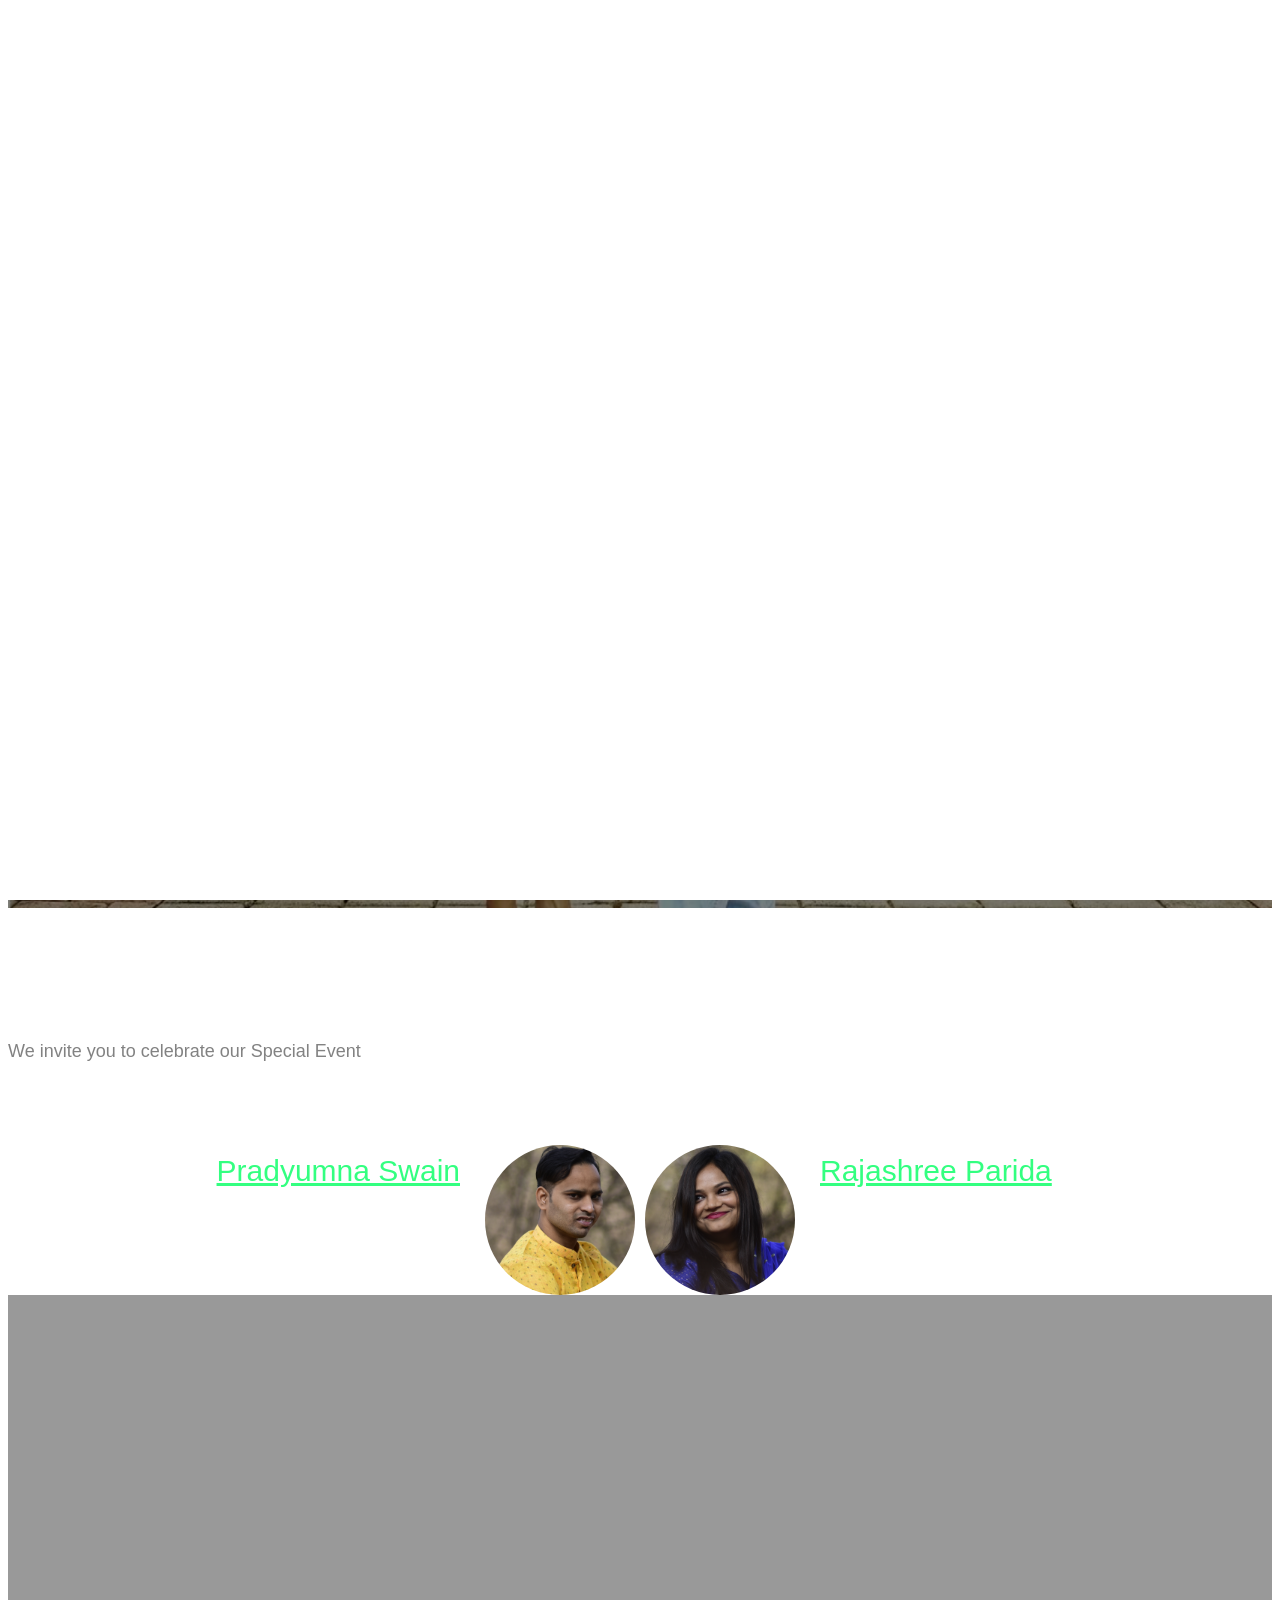
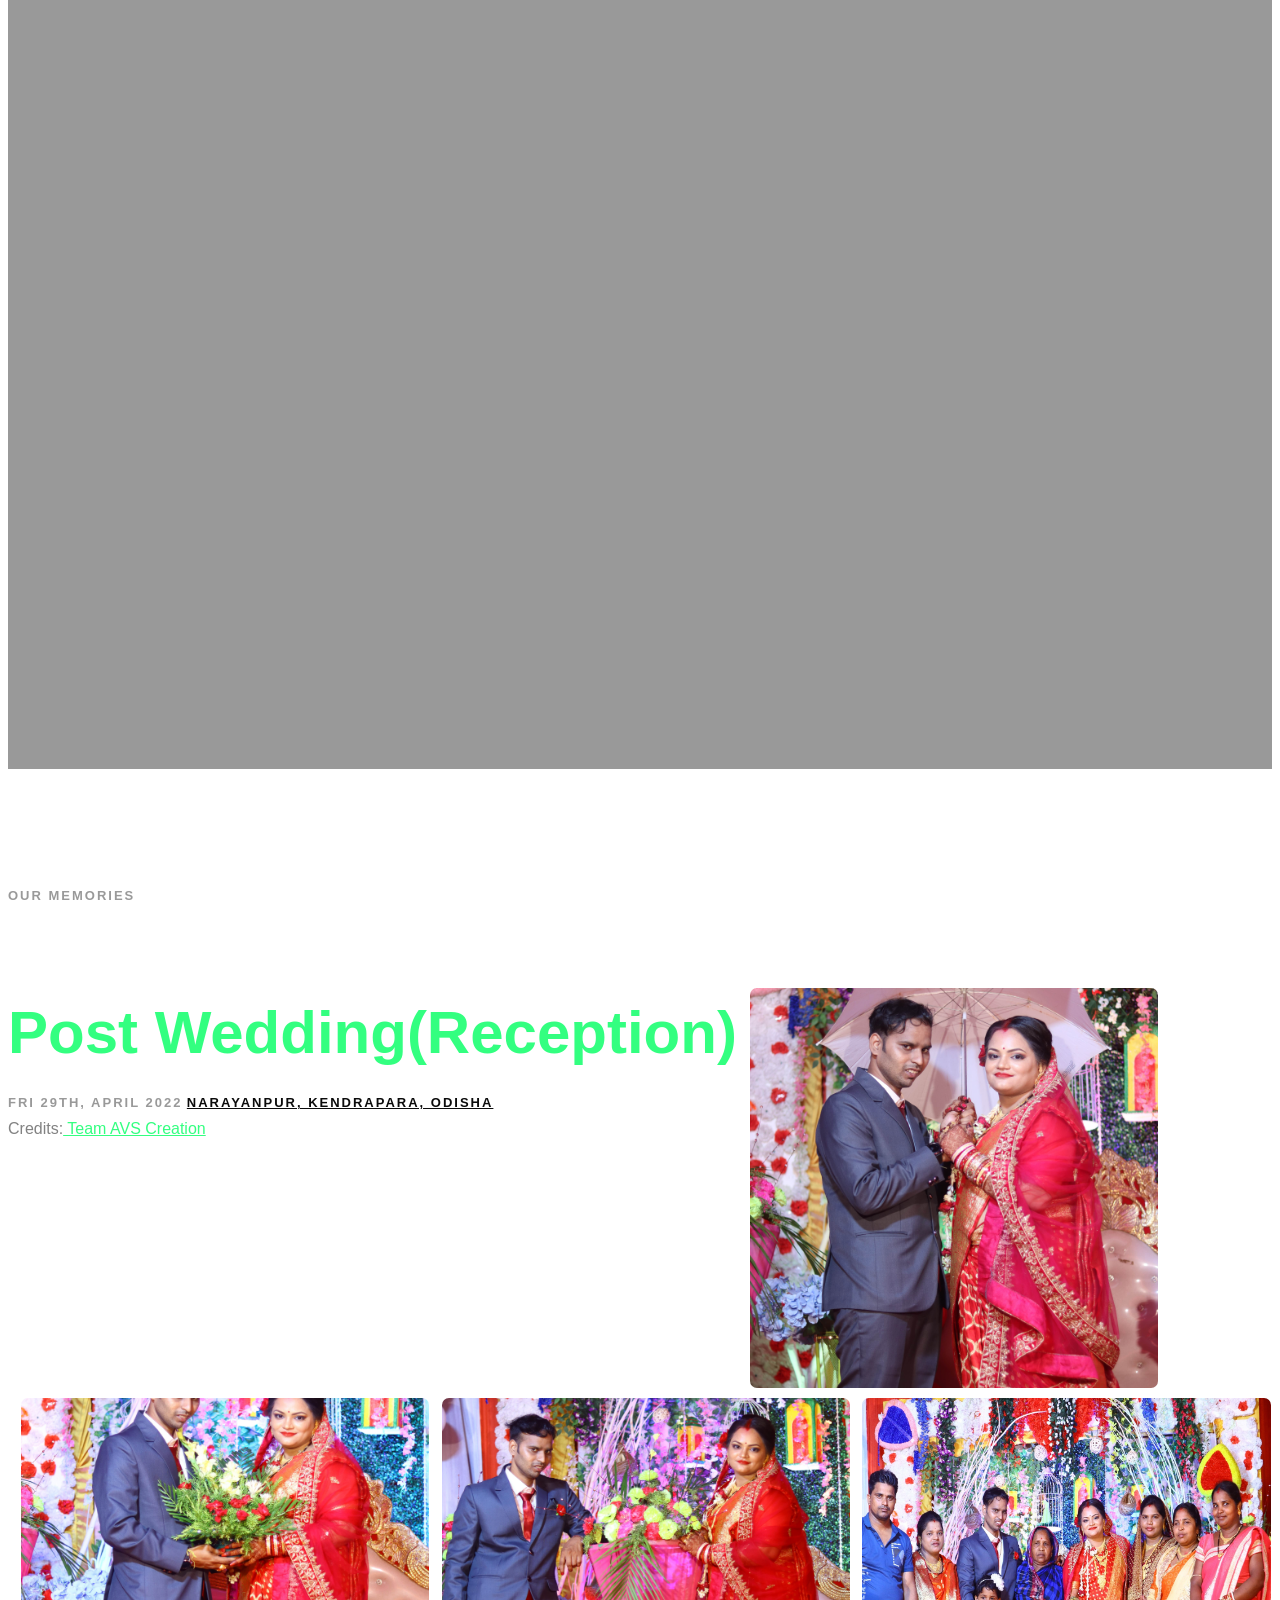
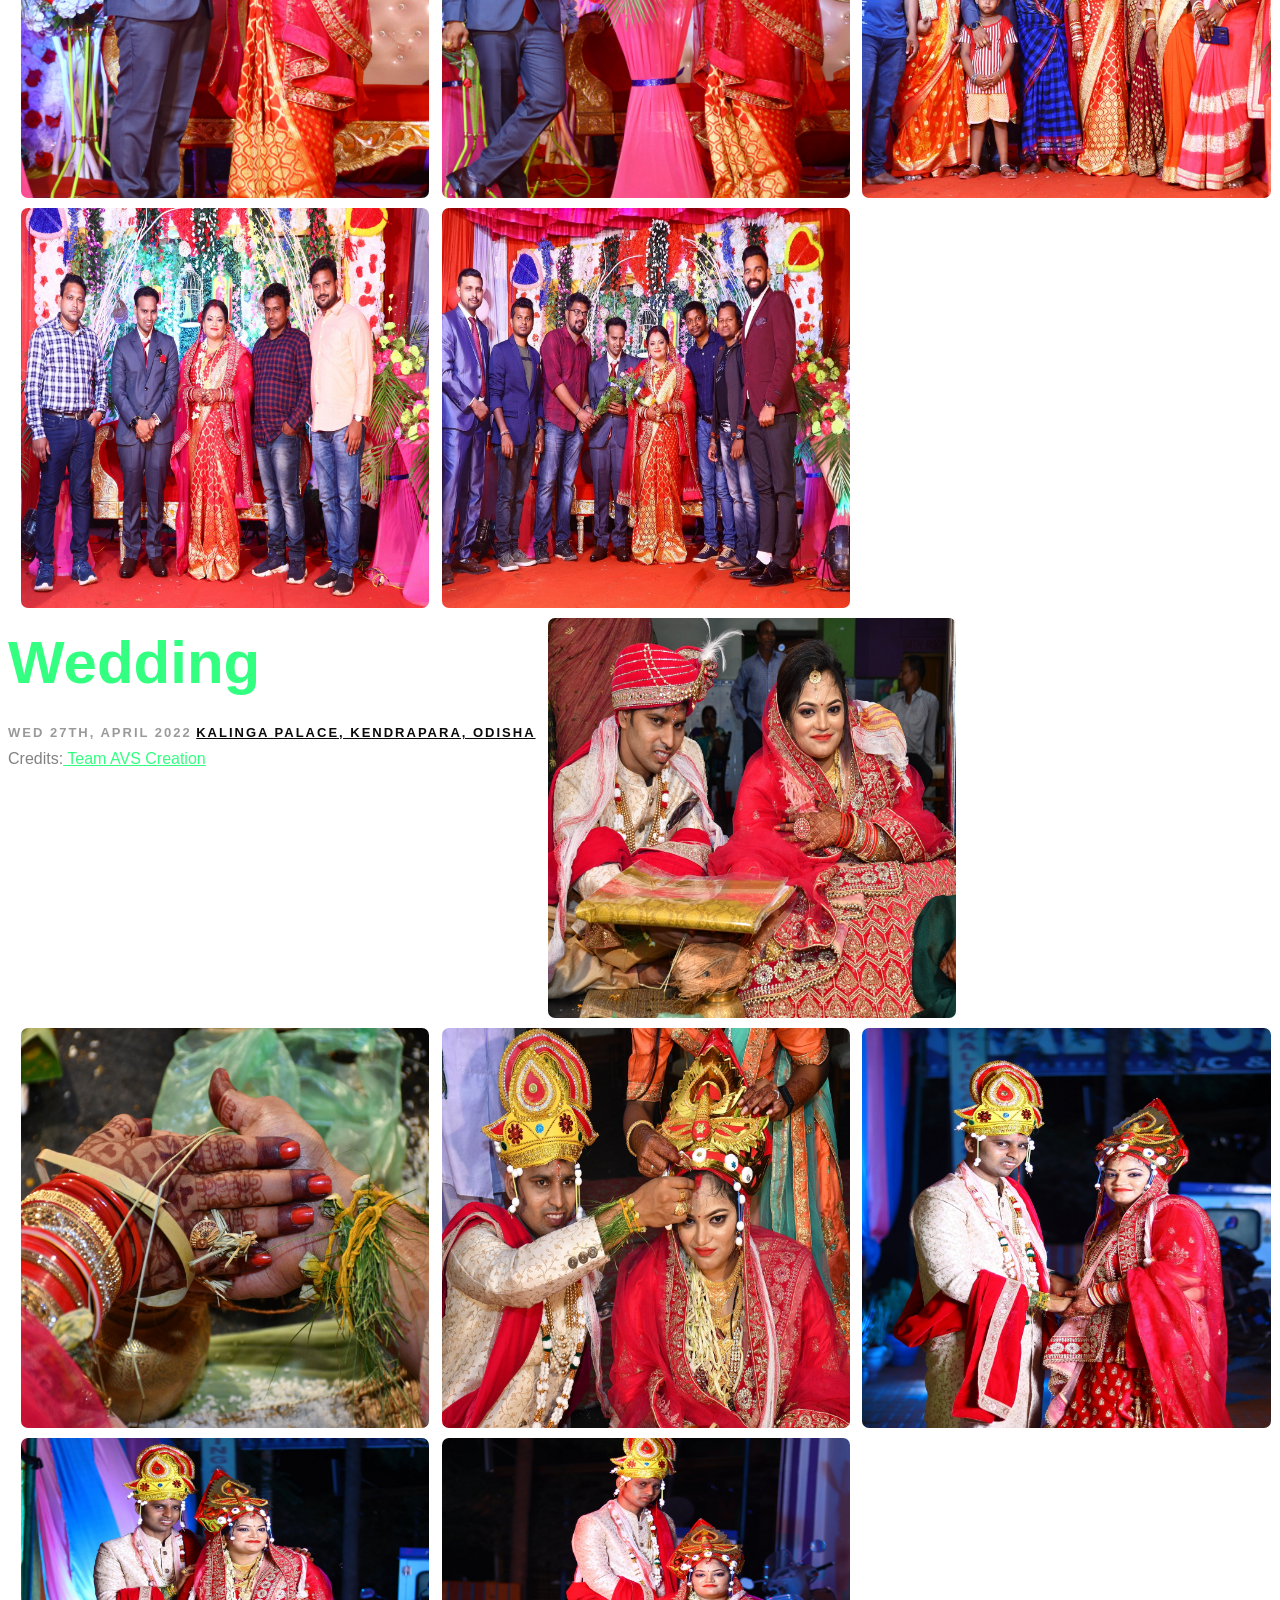
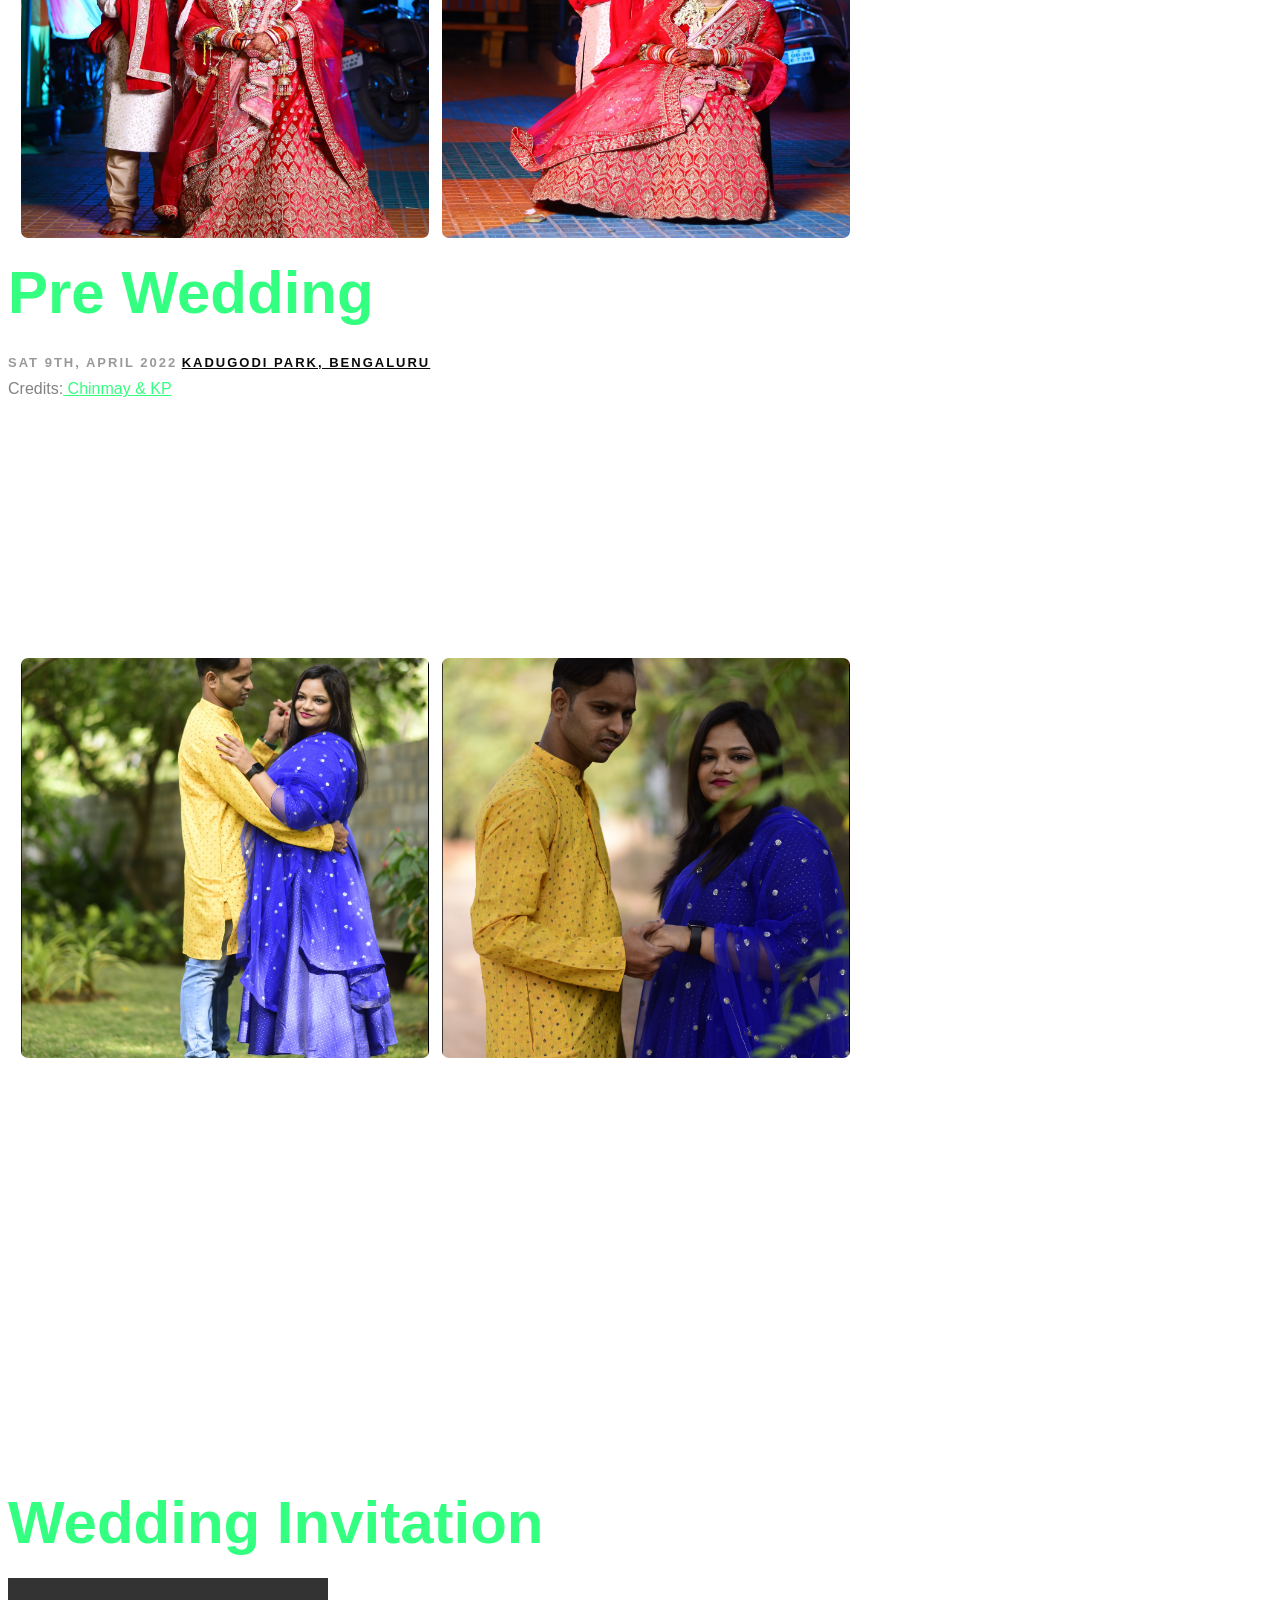
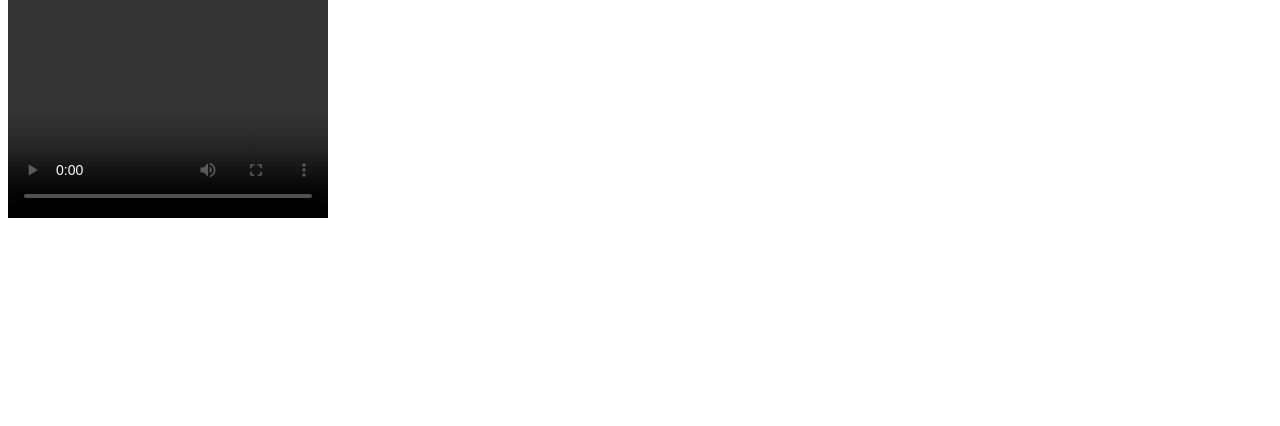
==== commit d470173e: "updated images" ====
--- a/index.html
+++ b/index.html
@@ -49,7 +49,7 @@
 <div class="fh5co-loader"></div>
 
 <div id="page">
-    <header id="fh5co-header" class="fh5co-cover" role="banner" style="background-image:url(images/DSC_0246.JPG)"
+    <header id="fh5co-header" class="fh5co-cover" role="banner" style="background-image:url(images/prad_raj.png)"
             data-stellar-background-ratio="0.5">
         <div class="overlay"></div>
         <div class="container">
@@ -98,7 +98,7 @@
         </div>
     </div>
 
-    <div id="fh5co-event" class="fh5co-bg" style="background-image:url(images/7032263.jpg);">
+    <div id="fh5co-event" class="fh5co-bg" style="background-image:url(images/baby_shower.png);">
         <div class="overlay"></div>
         <div class="container">
             <div class="row">
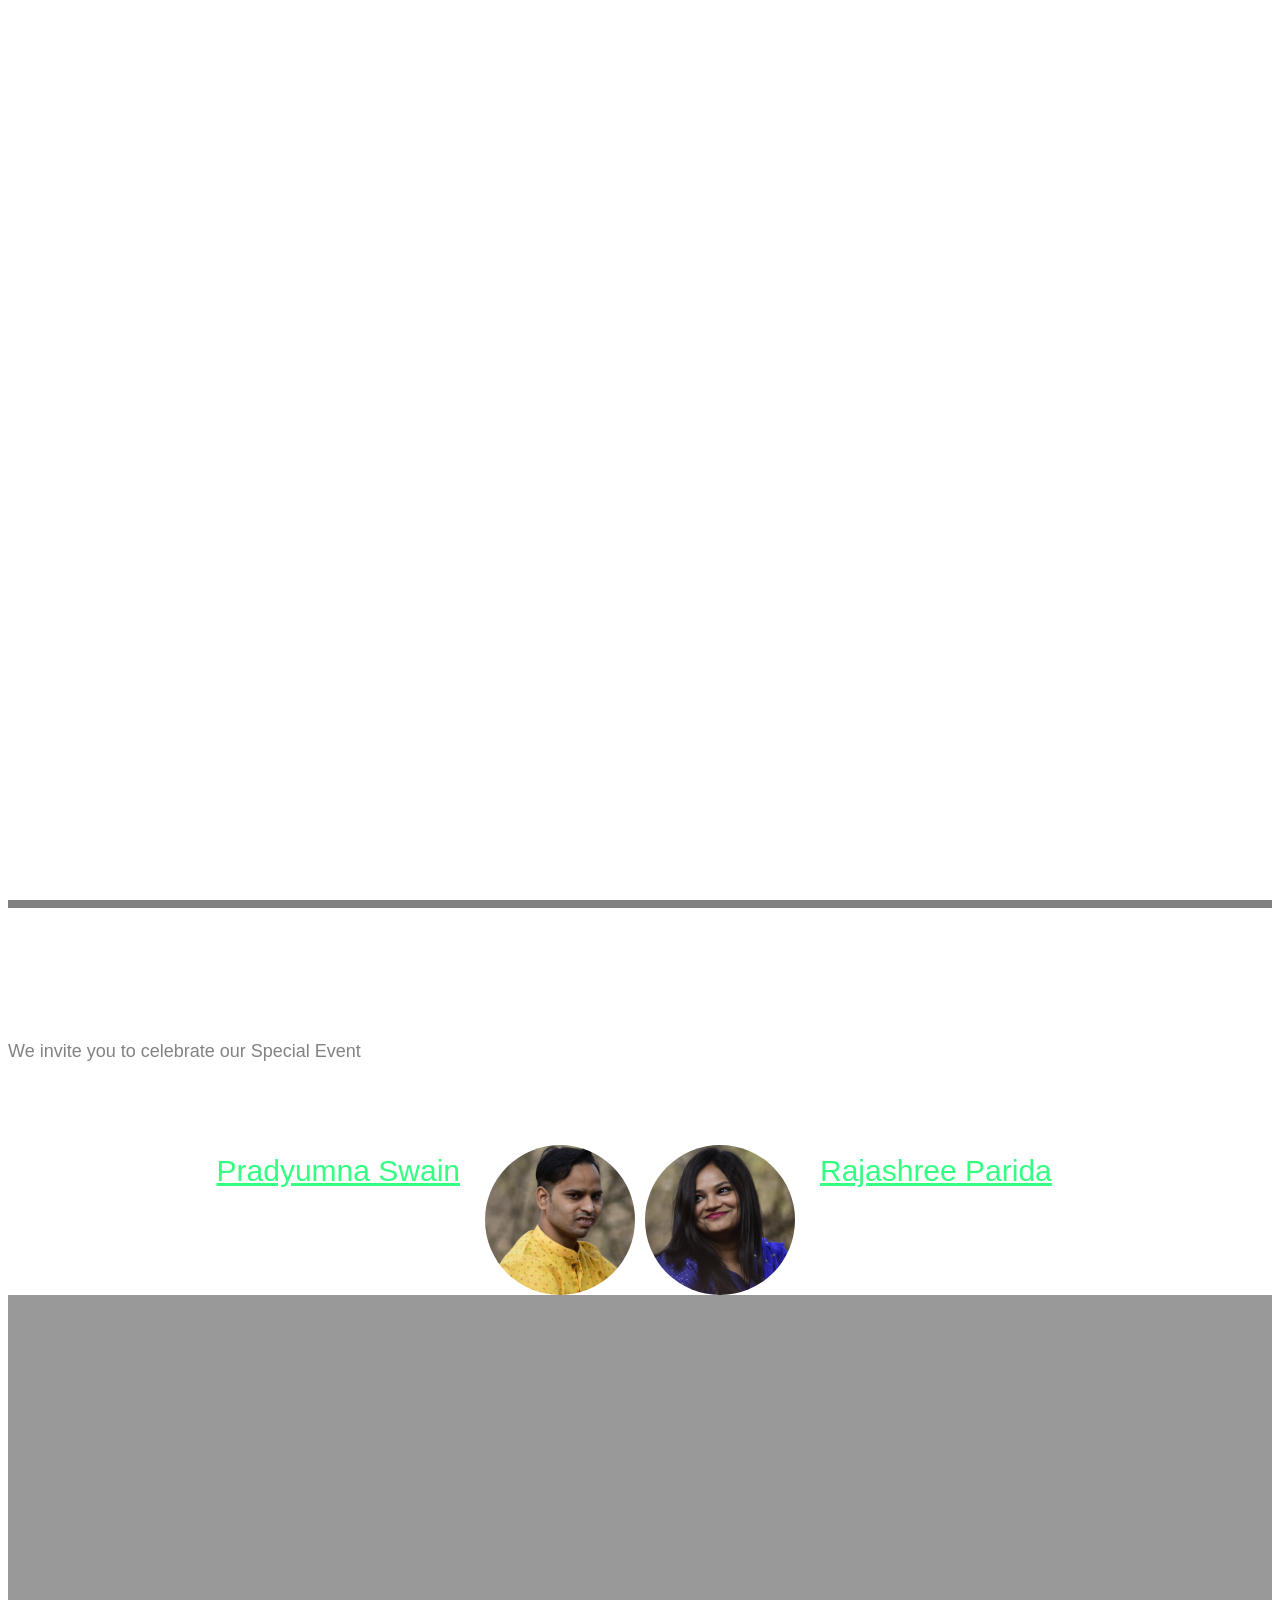
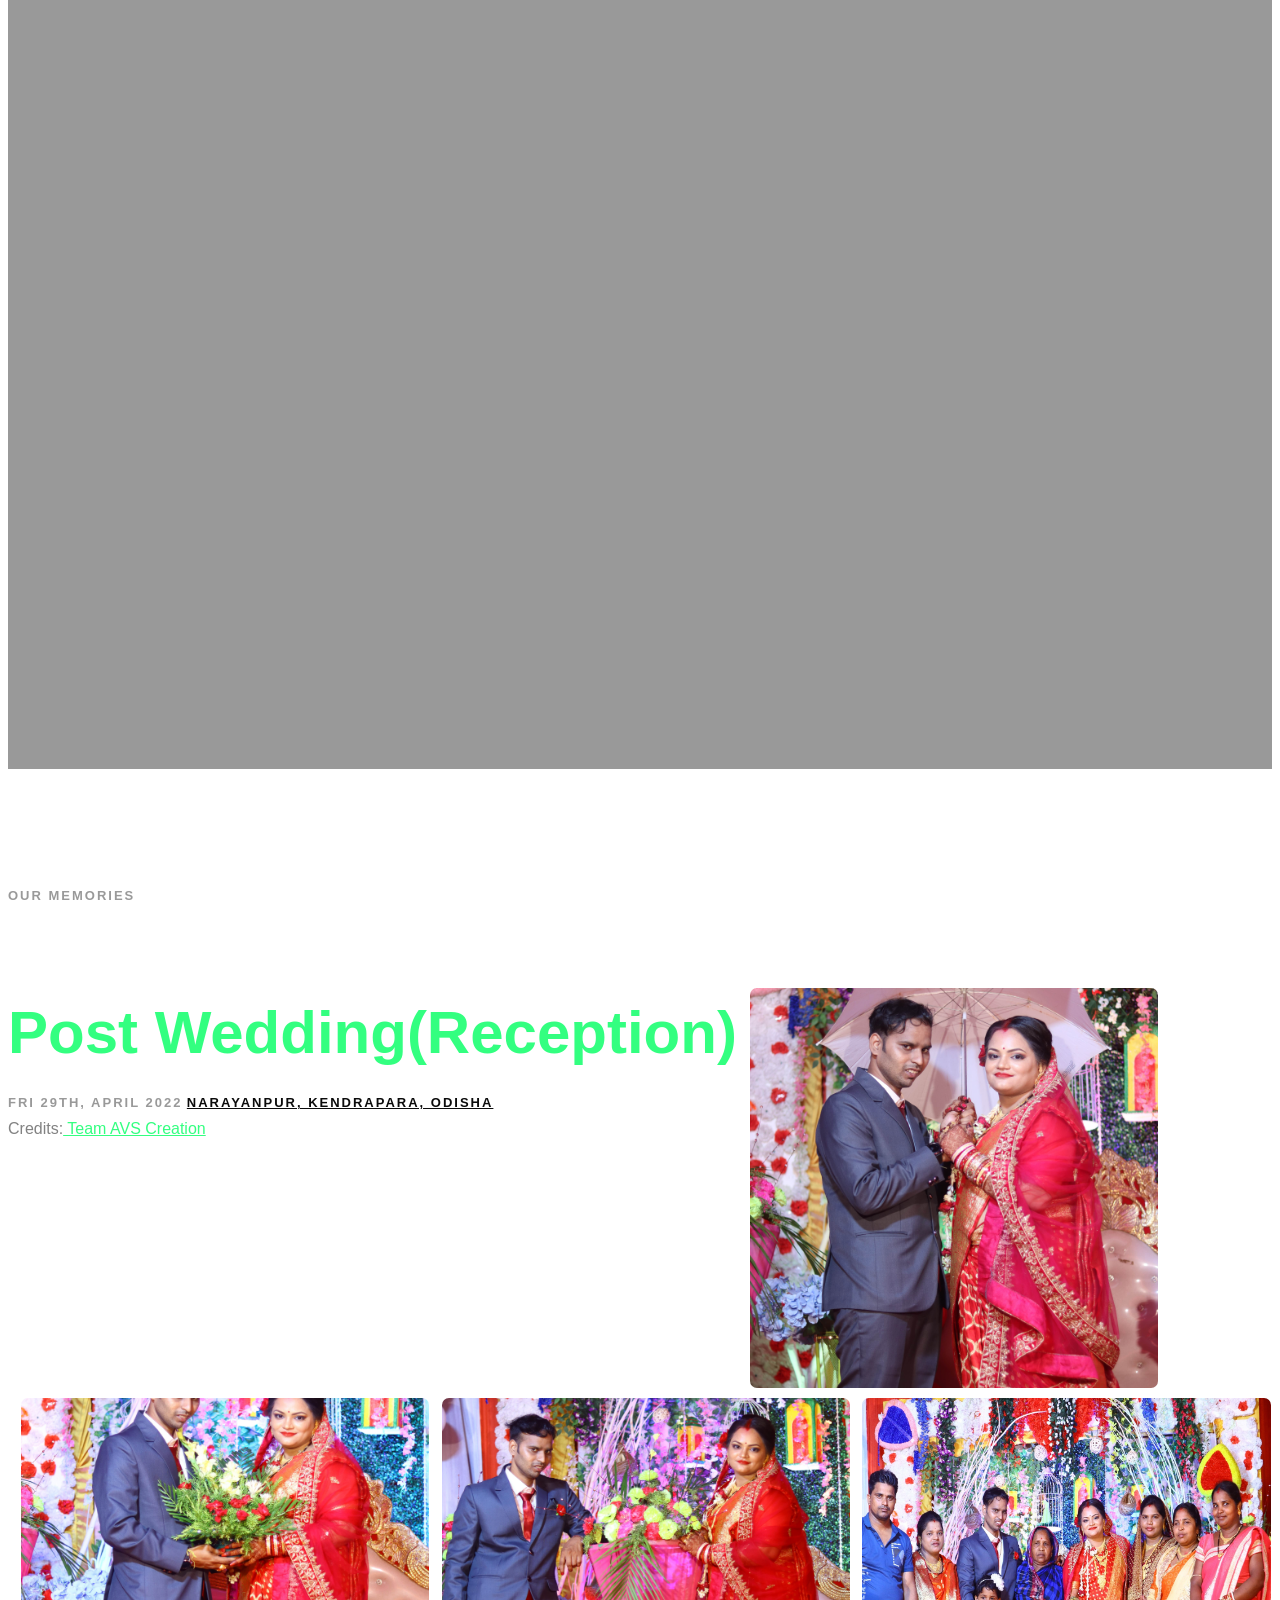
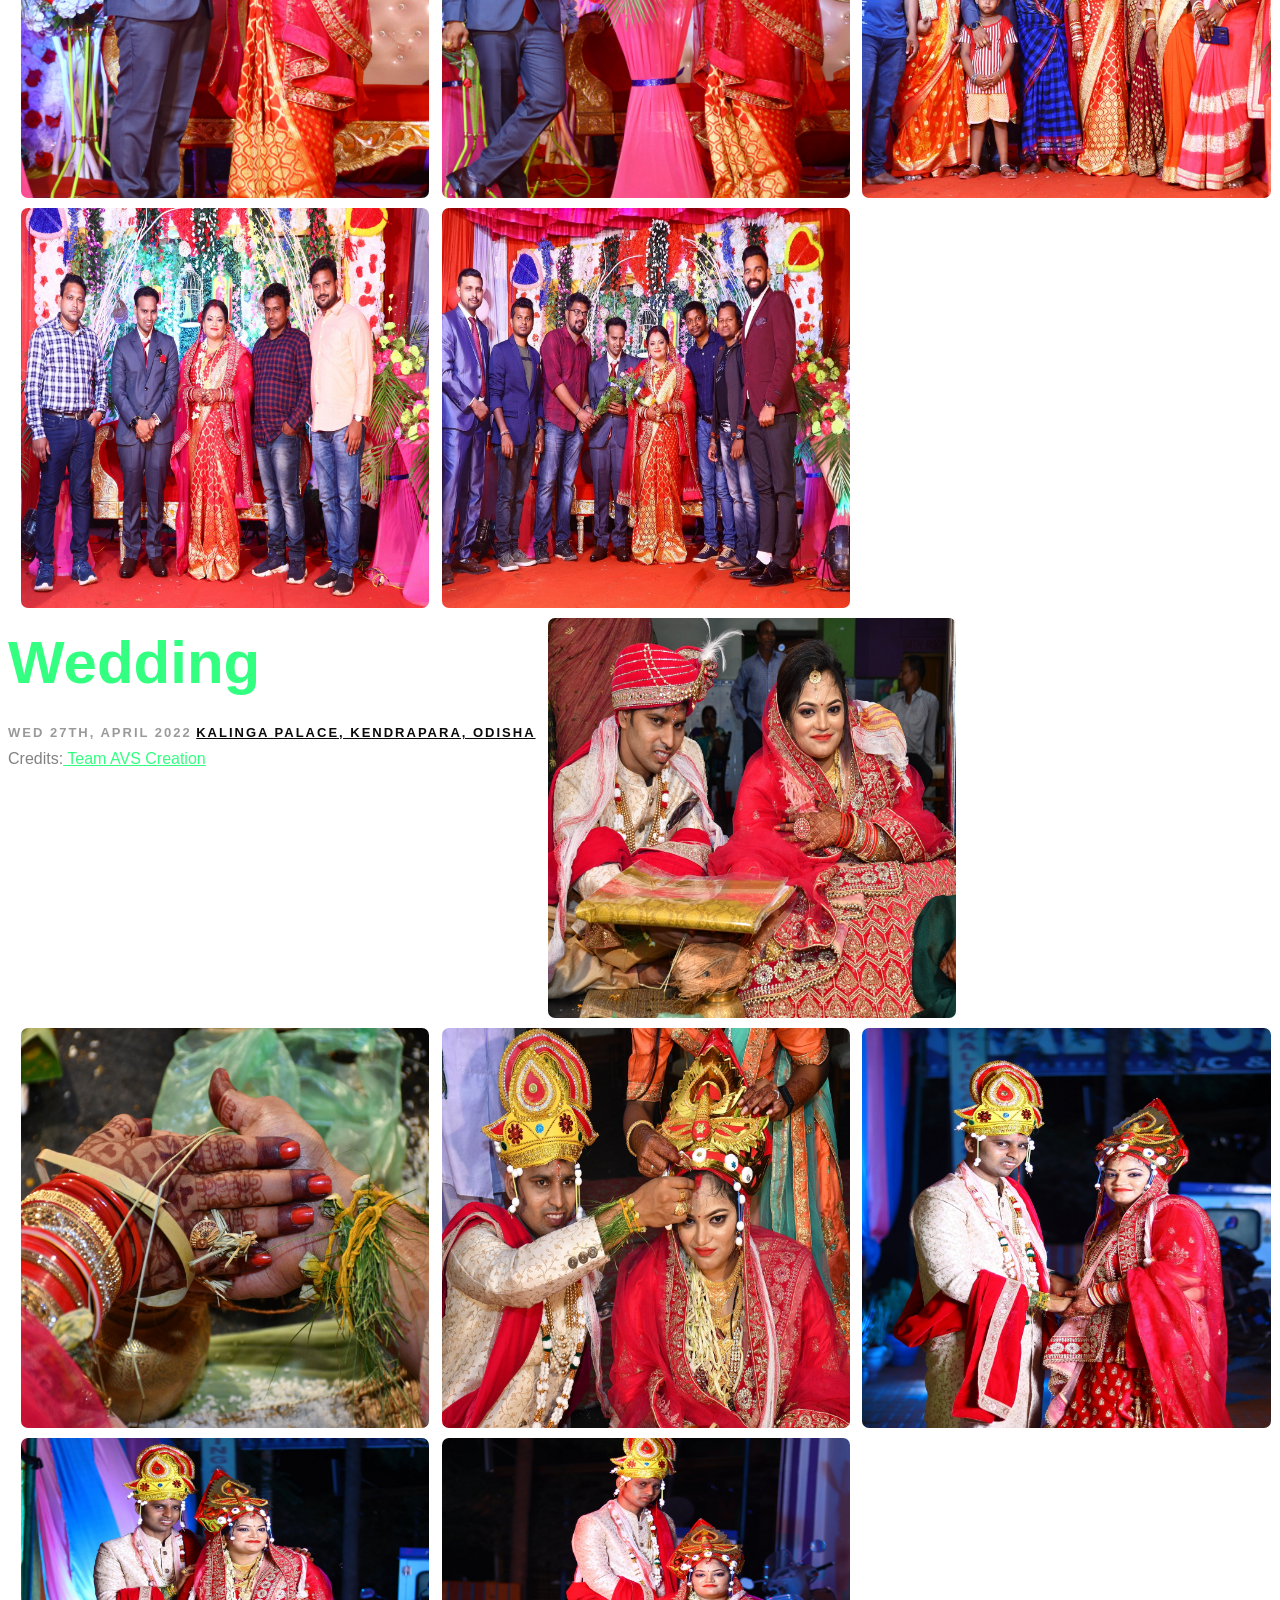
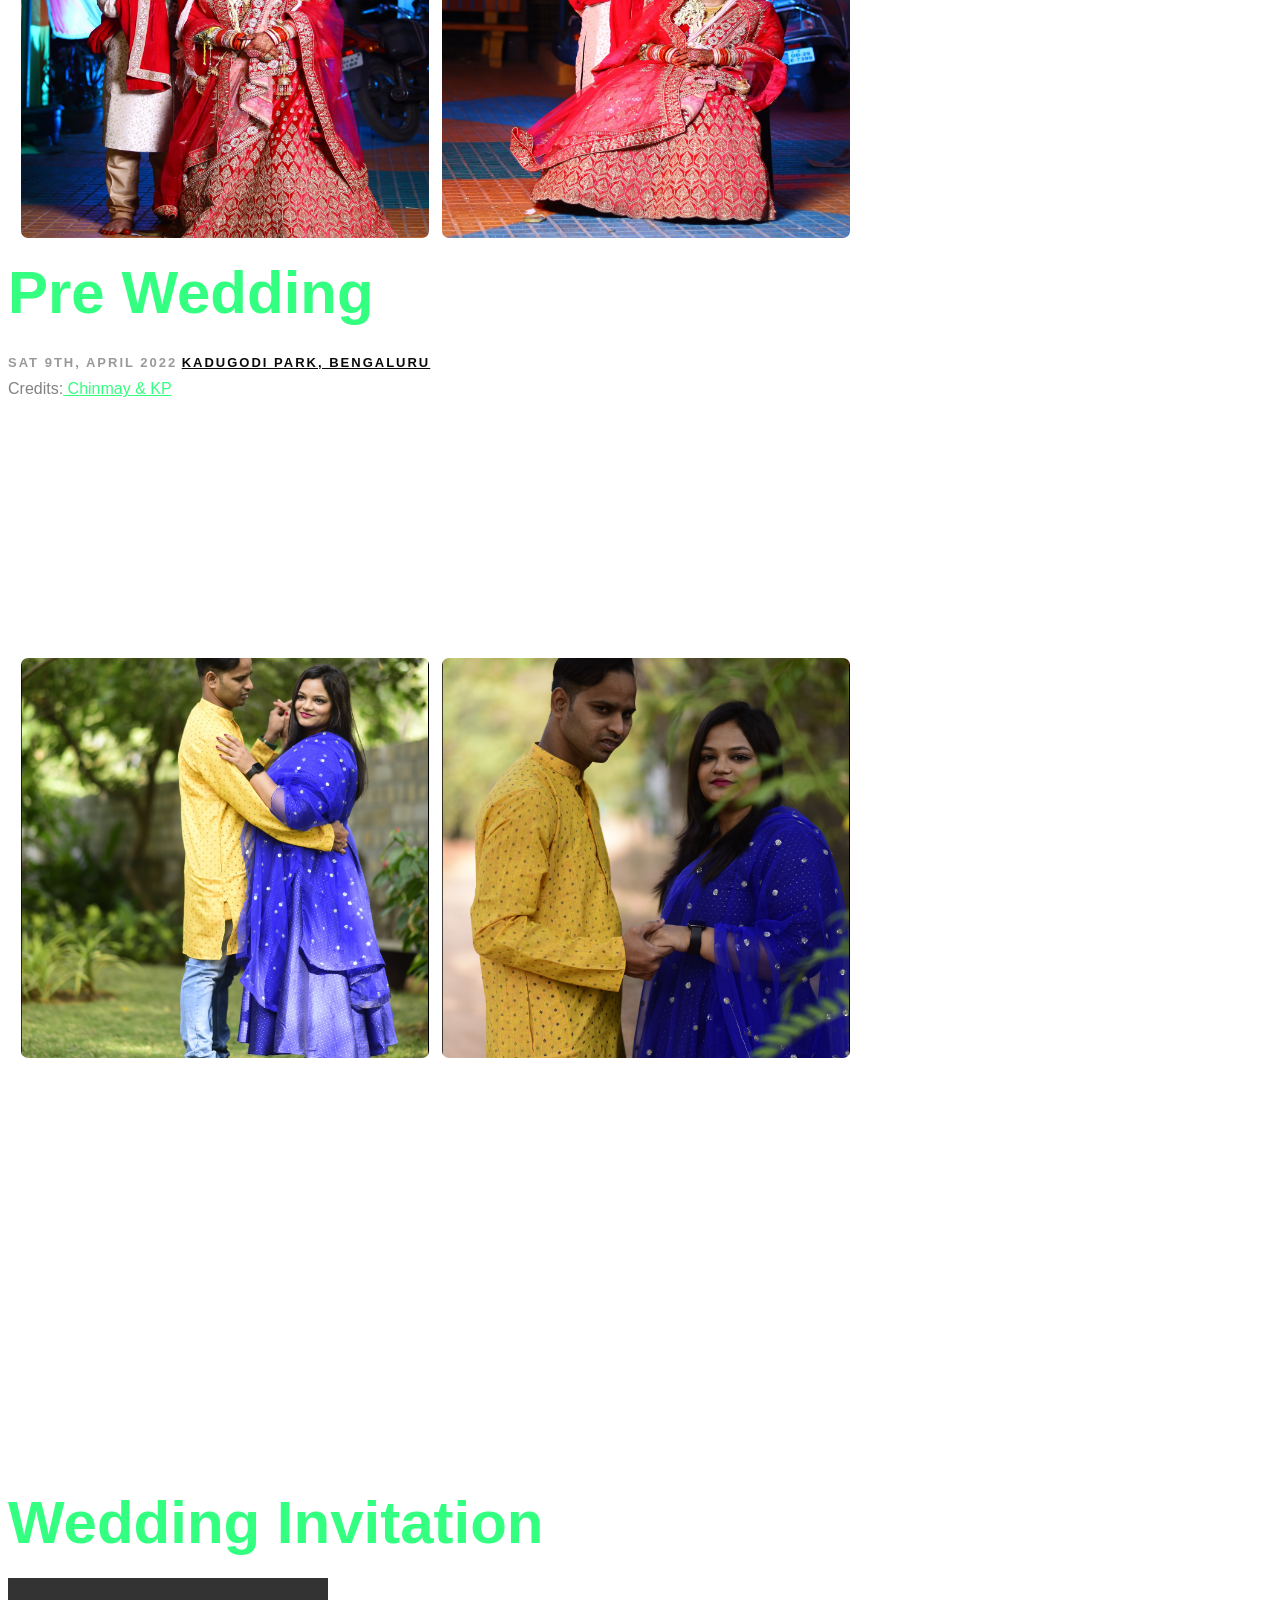
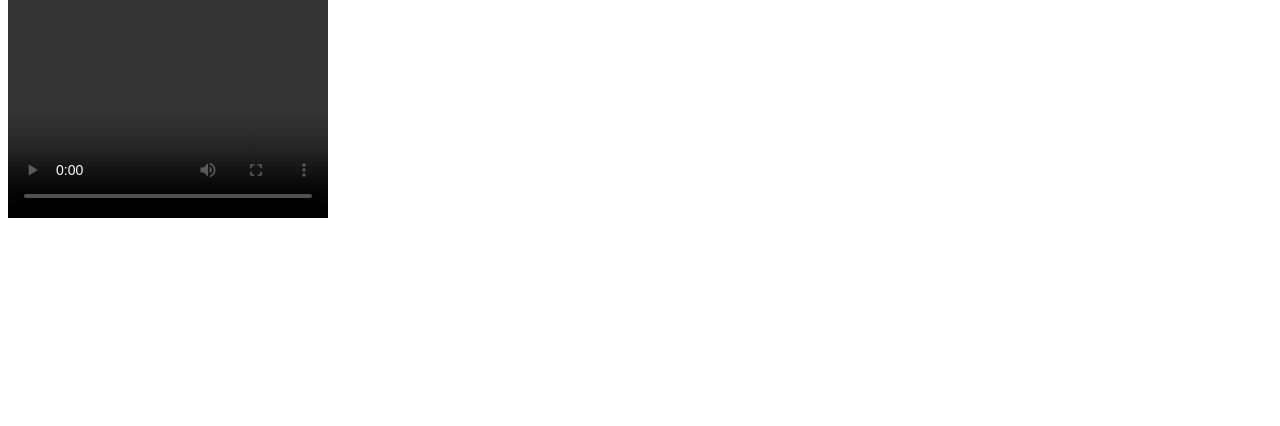
==== commit 4d9d77c0: "updated images" ====
--- a/index.html
+++ b/index.html
@@ -49,7 +49,7 @@
 <div class="fh5co-loader"></div>
 
 <div id="page">
-    <header id="fh5co-header" class="fh5co-cover" role="banner" style="background-image:url(images/prad_raj.png)"
+    <header id="fh5co-header" class="fh5co-cover" role="banner"
             data-stellar-background-ratio="0.5">
         <div class="overlay"></div>
         <div class="container">
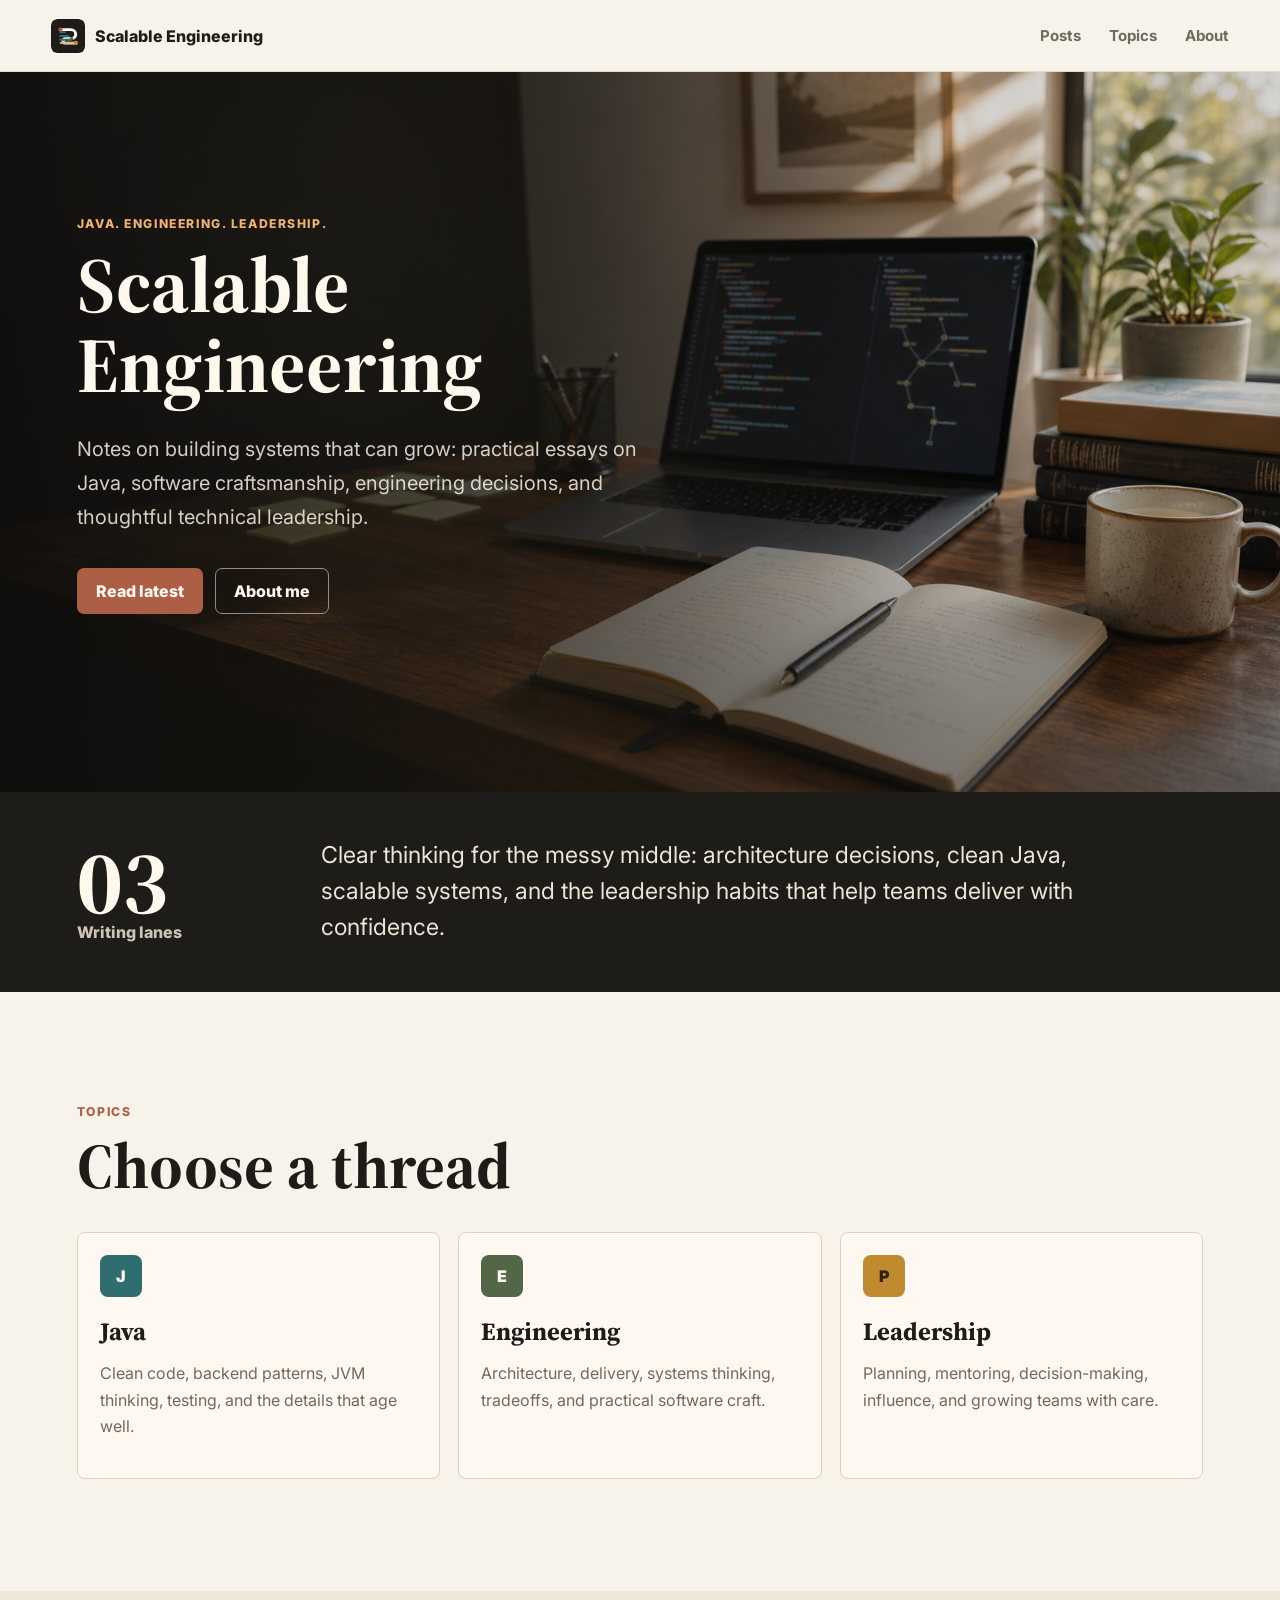
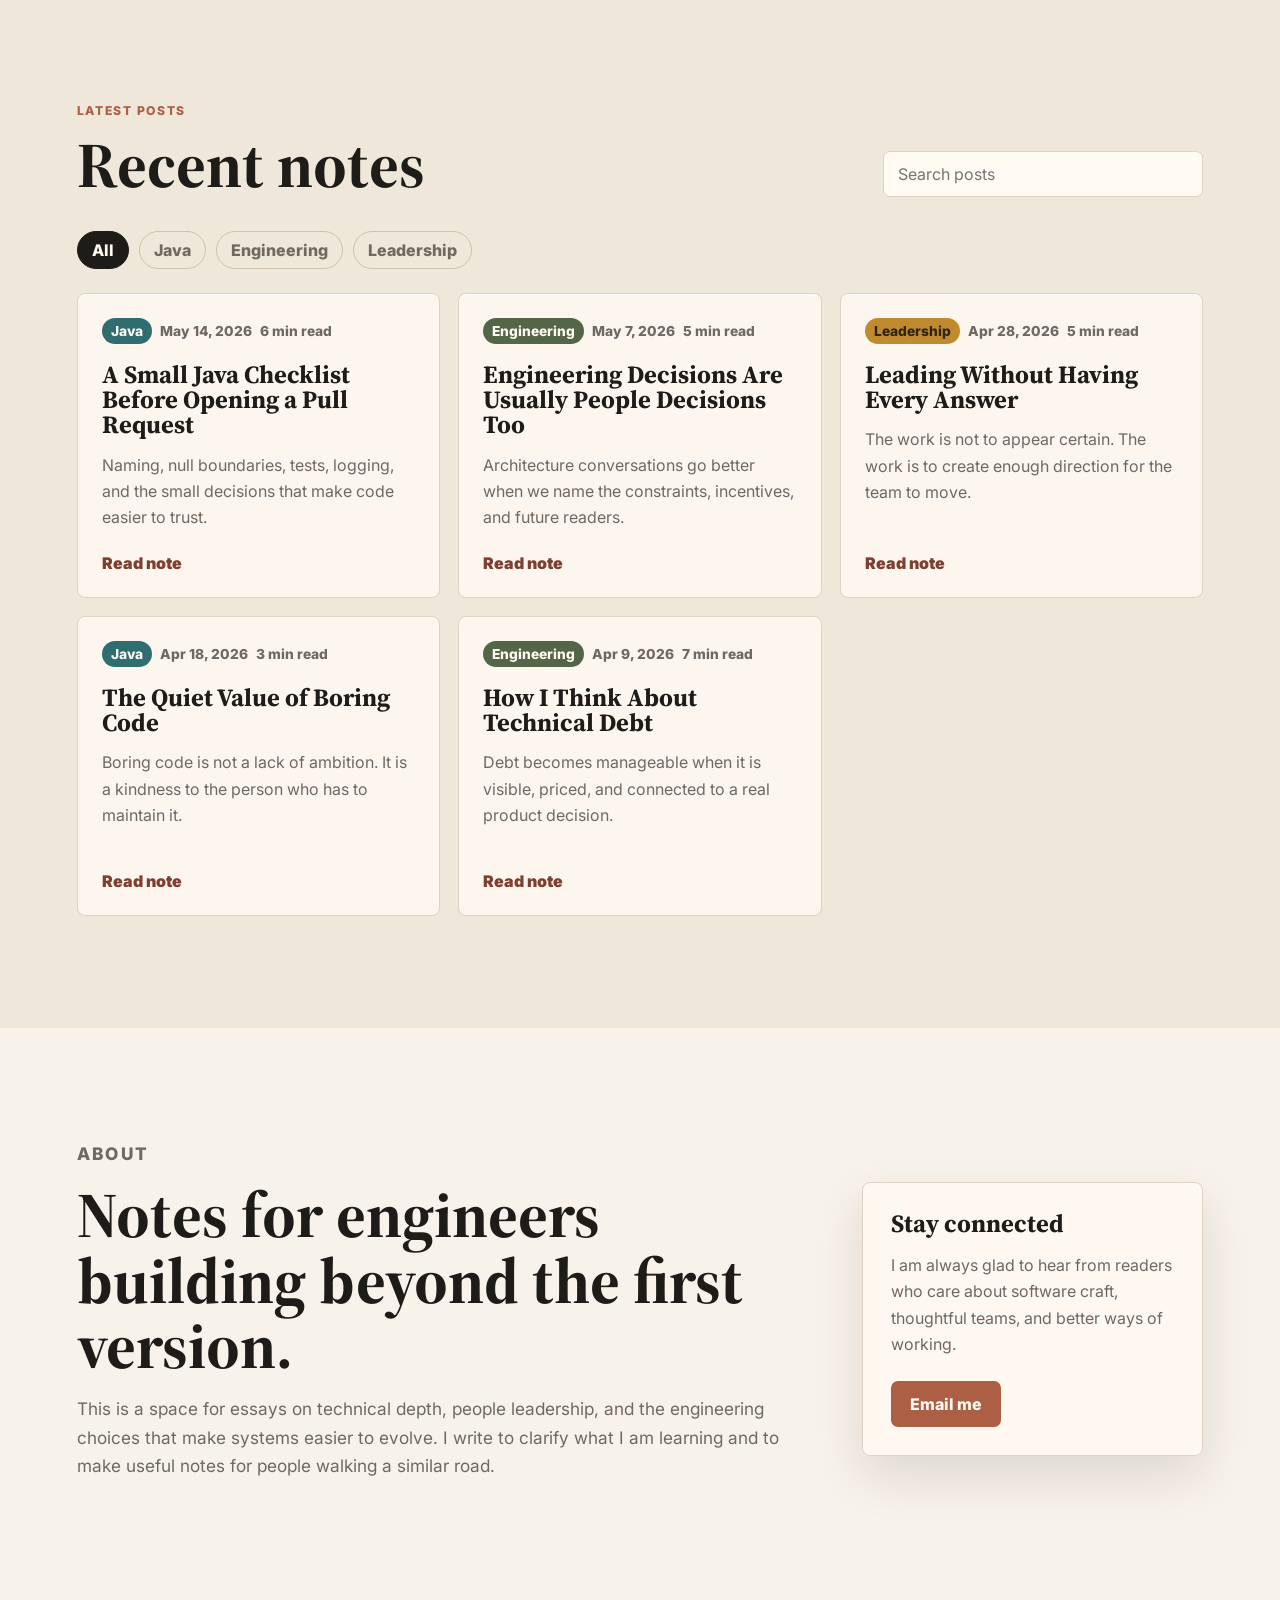
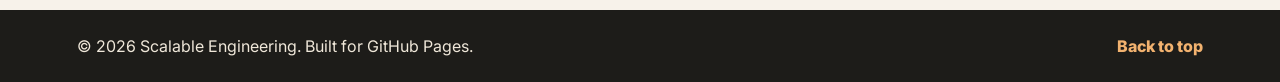
==== commit 1d7e1cc4: "changes" ====
--- a/index.html
+++ b/index.html
@@ -1,293 +1,119 @@
-<!DOCTYPE html>
-<!--[if lt IE 7]>
-<html class="no-js lt-ie9 lt-ie8 lt-ie7"> <![endif]-->
-<!--[if IE 7]>
-<html class="no-js lt-ie9 lt-ie8"> <![endif]-->
-<!--[if IE 8]>
-<html class="no-js lt-ie9"> <![endif]-->
-<!--[if gt IE 8]><!-->
-<html class="no-js"> <!--<![endif]-->
-<head>
-    <meta charset="utf-8">
-    <meta http-equiv="X-UA-Compatible" content="IE=edge">
-    <title>Rajashree & Pradyumna</title>
-    <meta name="viewport" content="width=device-width, initial-scale=1">
-    <meta name="description" content="Rajashree & Pradyumna Wedding Event"/>
-    <meta name="author" content="Pradyumna Swain"/>
-
-    <link href='https://fonts.googleapis.com/css?family=Work+Sans:400,300,600,400italic,700' rel='stylesheet'
-          type='text/css'>
-    <link href="https://fonts.googleapis.com/css?family=Sacramento" rel="stylesheet">
-
-    <!-- Animate.css -->
-    <link rel="stylesheet" href="css/animate.css">
-    <!-- Icomoon Icon Fonts-->
-    <link rel="stylesheet" href="css/icomoon.css">
-    <!-- Bootstrap  -->
-    <link rel="stylesheet" href="css/bootstrap.css">
-
-    <!-- Magnific Popup -->
-    <link rel="stylesheet" href="css/magnific-popup.css">
-
-    <!-- Owl Carousel  -->
-    <link rel="stylesheet" href="css/owl.carousel.min.css">
-    <link rel="stylesheet" href="css/owl.theme.default.min.css">
-
-    <!-- Theme style  -->
-    <link rel="stylesheet" href="css/style.css">
-
-    <!-- Modernizr JS -->
-    <script src="js/modernizr-2.6.2.min.js"></script>
-    <!-- FOR IE9 below -->
-    <!--[if lt IE 9]>
-    <script src="js/respond.min.js"></script>
-    <![endif]-->
-
-</head>
-<body>
-
-<div class="fh5co-loader"></div>
-
-<div id="page">
-    <header id="fh5co-header" class="fh5co-cover" role="banner"
-            data-stellar-background-ratio="0.5">
-        <div class="overlay"></div>
-        <div class="container">
-            <div class="row">
-                <div class="col-md-8 col-md-offset-2 text-center">
-                    <div class="display-t">
-                        <div class="display-tc animate-box" data-animate-effect="fadeIn">
-                            <h1>Rajashree &amp; Pradyumna</h1>
-                           <div class="simply-countdown simply-countdown-one"></div>
-                           <p>
-                               <button class="btn btn-default btn-sm">Save the date</button>
-                           </p>
-                        </div>
-                    </div>
-                </div>
-            </div>
-        </div>
+<!doctype html>
+<html lang="en">
+  <head>
+    <meta charset="utf-8" />
+    <meta name="viewport" content="width=device-width, initial-scale=1" />
+    <title>Scalable Engineering | Java, Engineering, Leadership</title>
+    <meta
+      name="description"
+      content="A personal blog on Java, scalable engineering practice, and leadership."
+    />
+    <meta name="theme-color" content="#f6f1e8" />
+    <link rel="icon" type="image/svg+xml" href="assets/favicon.svg" />
+    <link rel="preconnect" href="https://fonts.googleapis.com" />
+    <link rel="preconnect" href="https://fonts.gstatic.com" crossorigin />
+    <link
+      href="https://fonts.googleapis.com/css2?family=Inter:wght@400;500;600;700;800&family=Source+Serif+4:opsz,wght@8..60,500;8..60,700&display=swap"
+      rel="stylesheet"
+    />
+    <link rel="stylesheet" href="styles.css" />
+  </head>
+  <body>
+    <header class="site-header">
+      <a class="brand" href="#top" aria-label="Scalable Engineering home">
+        <img class="brand-logo" src="assets/scalable-engineering-logo.svg" alt="" />
+        <span>Scalable Engineering</span>
+      </a>
+      <nav class="site-nav" aria-label="Primary navigation">
+        <a href="#posts">Posts</a>
+        <a href="#topics">Topics</a>
+        <a href="#about">About</a>
+      </nav>
     </header>
 
-    <div id="fh5co-couple">
-        <div class="container">
-            <div class="row">
-                <div class="col-md-8 col-md-offset-2 text-center fh5co-heading animate-box">
-                    <p>We invite you to celebrate our Special Event</p>
-                </div>
-            </div>
-            <div class="couple-wrap animate-box">
-                <div class="couple-half">
-                    <div class="groom">
-                        <img src="images/Screenshot 2022-04-16 at 12.14.54 PM.png" alt="groom" class="img-responsive">
-                    </div>
-                    <div class="desc-groom">
-                        <h3><a href="https://www.instagram.com/swainpradyumna">Pradyumna Swain</a></h3>
-                    </div>
-                </div>
-                <p class="heart text-center"><i class="icon-heart2"></i></p>
-                <div class="couple-half">
-                    <div class="bride">
-                        <img src="images/Screenshot 2022-04-16 at 12.17.02 PM.png" alt="groom" class="img-responsive">
-                    </div>
-                    <div class="desc-bride">
-                        <h3><a href="https://www.instagram.com/rajashrichinky">Rajashree Parida</a></h3>
-                    </div>
-                </div>
-            </div>
+    <main id="top">
+      <section class="hero" aria-labelledby="hero-title">
+        <img
+          class="hero-image"
+          src="assets/hero-blog.png"
+          alt="A writing desk with a laptop, notebook, books, and planning notes"
+        />
+        <div class="hero-overlay"></div>
+        <div class="hero-content">
+          <p class="eyebrow">Java. Engineering. Leadership.</p>
+          <h1 id="hero-title">Scalable Engineering</h1>
+          <p class="hero-copy">
+            Notes on building systems that can grow: practical essays on Java, software
+            craftsmanship, engineering decisions, and thoughtful technical leadership.
+          </p>
+          <div class="hero-actions">
+            <a class="button primary" href="#posts">Read latest</a>
+            <a class="button secondary" href="#about">About me</a>
+          </div>
         </div>
-    </div>
+      </section>
 
-    <div id="fh5co-event" class="fh5co-bg" style="background-image:url(images/baby_shower.png);">
-        <div class="overlay"></div>
-        <div class="container">
-            <div class="row">
-                <div class="col-md-8 col-md-offset-2 text-center fh5co-heading animate-box">
-                    <span>Our Special Event</span>
-                    <h2>Baby Shower</h2>
-                </div>
-            </div>
-            <div class="row">
-                <div class="display-t">
-                    <div class="display-tc">
-                        <div class="col-md-10 col-md-offset-1">
-                            <div class="col-md-12 col-sm-10 text-center">
-                                <div class="event-wrap animate-box" style="margin-top: 200px">
-                                    <h3>Baby Shower Ceremony</h3>
-                                    <div class="event-col">
-                                        <i class="icon-calendar"></i>
-                                        <span>12 PM, Sun 30th, April 2023</span>
-                                    </div>
-                                    <div class="event-col">
-                                        <i class="icon-location-pin"></i>
-                                        <span><a href="https://goo.gl/maps/WuVbrEe8obRru9fz6" style="color: white"
-                                                 target="_blank">VijayaSri Eldorado, Bangalore</a></span>
-                                    </div>
-<!--                                </div>-->
-                            </div>
-                        </div>
-                    </div>
-                </div>
-            </div>
+      <section class="intro-band" aria-label="Featured writing themes">
+        <div>
+          <span class="metric">03</span>
+          <span class="metric-label">Writing lanes</span>
         </div>
-    </div>
-</div>
-<div id="fh5co-gallery">
-    <div class="container">
-        <div class="row">
-            <div class="col-md-8 col-md-offset-2 text-center fh5co-heading animate-box">
-                <span>Our Memories</span>
-                <!-- <h2>Gallery</h2> -->
-            </div>
+        <p>
+          Clear thinking for the messy middle: architecture decisions, clean Java, scalable
+          systems, and the leadership habits that help teams deliver with confidence.
+        </p>
+      </section>
+
+      <section class="section" id="topics">
+        <div class="section-heading">
+          <p class="eyebrow">Topics</p>
+          <h2>Choose a thread</h2>
         </div>
-        <div class="row row-bottom-padded-md">
-            <div class="col-md-12">
-                <ul id="fh5co-gallery-list">
-                    <div class="col-md-8 col-md-offset-2 text-center fh5co-heading animate-box">
-                        <h2>Post Wedding(Reception)</h2>
-                        <i class="icon-calendar"></i>
-                        <span>Fri 29th, April 2022</span>
-                        <i class="icon-location-pin"></i>
-                        <span><a href="https://goo.gl/maps/yb6fgddwY6j1BdCE7" style="color: #0b0b0b" target="_blank">Narayanpur, Kendrapara, Odisha</a></span>
-                        <div>Credits:<a href=https://www.instagram.com/avscreation607> Team AVS Creation</a></div>
-                    </div>
-                    <li class="one-third animate-box" data-animate-effect="fadeIn"
-                        style="background-image: url(images/IMG_9768-min.JPG); ">
-                    </li>
-                    <li class="one-third animate-box" data-animate-effect="fadeIn"
-                        style="background-image: url(images/IMG_9786-min.JPG); ">
-                    </li>
-                    <li class="one-third animate-box" data-animate-effect="fadeIn"
-                        style="background-image: url(images/IMG_9808-min.JPG); ">
-                    </li>
-                    <li class="one-third animate-box" data-animate-effect="fadeIn"
-                        style="background-image: url(images/IMG_9741-min.JPG); ">
-                    </li>
-                    <li class="one-third animate-box" data-animate-effect="fadeIn"
-                        style="background-image: url(images/IMG_9657-min.JPG); ">
-                    </li>
-                    <li class="one-third animate-box" data-animate-effect="fadeIn"
-                        style="background-image: url(images/IMG_9605-min.JPG); ">
-                    </li>
-                </ul>
-                <ul id="fh5co-gallery-list">
-                    <div class="col-md-8 col-md-offset-2 text-center fh5co-heading animate-box">
-                        <h2>Wedding</h2>
-                        <i class="icon-calendar"></i>
-                        <span>Wed 27th, April 2022</span>
-                        <i class="icon-location-pin"></i>
-                        <span><a href="https://goo.gl/maps/1A3KGbU1oE4R57ZS6" style="color: #0b0b0b" target="_blank">Kalinga Palace, Kendrapara, Odisha</a></span>
-                        <div>Credits:<a href=https://www.instagram.com/avscreation607> Team AVS Creation</a></div>
-                    </div>
-                    <li class="one-third animate-box" data-animate-effect="fadeIn"
-                        style="background-image: url(images/DSC_2602-min.JPG); ">
-                    </li>
-                    <li class="one-third animate-box" data-animate-effect="fadeIn"
-                        style="background-image: url(images/DSC_2610-min.JPG); ">
-                    </li>
-                    <li class="one-third animate-box" data-animate-effect="fadeIn"
-                        style="background-image: url(images/DSC_2653-min.JPG); ">
-                    </li>
-                    <li class="one-third animate-box" data-animate-effect="fadeIn"
-                        style="background-image: url(images/IMG_9515-min.JPG); ">
-                    </li>
-                    <li class="one-third animate-box" data-animate-effect="fadeIn"
-                        style="background-image: url(images/IMG_9519-min.JPG); ">
-                    </li>
-                    <li class="one-third animate-box" data-animate-effect="fadeIn"
-                        style="background-image: url(images/IMG_9526-min.JPG); ">
-                    </li>
-                </ul>
-               
+        <div class="topic-grid" id="topicGrid"></div>
+      </section>
 
-                <ul id="fh5co-gallery-list">
-                    <div class="col-md-8 col-md-offset-2 text-center fh5co-heading animate-box">
-                        <h2>Pre Wedding</h2>
-                        <i class="icon-calendar"></i>
-                        <span>Sat 9th, April 2022</span>
-                        <i class="icon-location-pin"></i>
-                        <span><a href="https://goo.gl/maps/Yx5JXox9uewadBDv6" target="_blank" style="color: #0b0b0b"> Kadugodi Park, Bengaluru</a></span>
-                        <div>Credits:<a href="https://www.instagram.com/iampandachinmay/"> Chinmay & KP</a></div>
-                    </div>
-                    <li class="one-third animate-box" data-animate-effect="fadeIn"
-                        style="background-image: url(images/gallery1.png); ">
-                    </li>
-                    <li class="one-third animate-box" data-animate-effect="fadeIn"
-                        style="background-image: url(images/gallery2.png); ">
-                    </li>
-                    <li class="one-third animate-box" data-animate-effect="fadeIn"
-                        style="background-image: url(images/gallery3.png); ">
-                    </li>
-                    <li class="one-third animate-box" data-animate-effect="fadeIn"
-                        style="background-image: url(images/gallery4.png); ">
-                    </li>
-                    <li class="one-third animate-box" data-animate-effect="fadeIn"
-                        style="background-image: url(images/gallery5.png); ">
-                    </li>
-                    <li class="one-third animate-box" data-animate-effect="fadeIn"
-                        style="background-image: url(images/gallery6.png); ">
-                    </li>
-                </ul>
-                <div class="col-md-8 col-md-offset-2 text-center fh5co-heading animate-box">
-                    <h2>Wedding Invitation</h2>
-                    <video width="320" height="240" controls>
-                        <source src="videos/invitation.mp4" type="video/mp4" controls controlsList="nodownload">
-                        Your browser does not support the video tag.
-                    </video>
-                </div>
-               
-            </div>
+      <section class="section posts-section" id="posts">
+        <div class="section-heading split">
+          <div>
+            <p class="eyebrow">Latest posts</p>
+            <h2>Recent notes</h2>
+          </div>
+          <label class="search">
+            <span class="sr-only">Search posts</span>
+            <input id="searchInput" type="search" placeholder="Search posts" />
+          </label>
         </div>
-    </div>
-</div>
+        <div class="filters" id="filters" aria-label="Filter posts by topic"></div>
+        <div class="post-grid" id="postGrid"></div>
+        <p class="empty-state" id="emptyState" hidden>No posts match that filter yet.</p>
+      </section>
 
-<div class="gototop js-top">
-    <a href="#" class="js-gotop"><i class="icon-arrow-up"></i></a>
-</div>
+      <section class="about-band" id="about">
+        <div class="about-copy">
+          <p class="eyebrow">About</p>
+          <h2>Notes for engineers building beyond the first version.</h2>
+          <p>
+            This is a space for essays on technical depth, people leadership, and the engineering
+            choices that make systems easier to evolve. I write to clarify what I am learning and
+            to make useful notes for people walking a similar road.
+          </p>
+        </div>
+        <div class="newsletter-panel" aria-label="Contact panel">
+          <h3>Stay connected</h3>
+          <p>
+            I am always glad to hear from readers who care about software craft, thoughtful teams,
+            and better ways of working.
+          </p>
+          <a class="button primary" href="mailto:rajashree@example.com">Email me</a>
+        </div>
+      </section>
+    </main>
 
-<!-- jQuery -->
-<script src="js/jquery.min.js"></script>
-<!-- jQuery Easing -->
-<script src="js/jquery.easing.1.3.js"></script>
-<!-- Bootstrap -->
-<script src="js/bootstrap.min.js"></script>
-<!-- Waypoints -->
-<script src="js/jquery.waypoints.min.js"></script>
-<!-- Carousel -->
-<script src="js/owl.carousel.min.js"></script>
-<!-- countTo -->
-<script src="js/jquery.countTo.js"></script>
+    <footer class="site-footer">
+      <p>&copy; <span id="year"></span> Scalable Engineering. Built for GitHub Pages.</p>
+      <a href="#top">Back to top</a>
+    </footer>
 
-<!-- Stellar -->
-<script src="js/jquery.stellar.min.js"></script>
-<!-- Magnific Popup -->
-<script src="js/jquery.magnific-popup.min.js"></script>
-<script src="js/magnific-popup-options.js"></script>
-
-<!-- // <script src="https://cdnjs.cloudflare.com/ajax/libs/prism/0.0.1/prism.min.js"></script> -->
-<script src="js/simplyCountdown.js"></script>
-<!-- Main -->
-<script src="js/main.js"></script>
-
-<script>
-    var d = new Date(new Date().getTime() + 200 * 120 * 120 * 2000);
-
-    // default example
-    simplyCountdown('.simply-countdown-one', {
-        year: 2023,
-        month: 4,
-        day: 30
-    });
-
-    //jQuery example
-    $('#simply-countdown-losange').simplyCountdown({
-        year: d.getFullYear(),
-        month: d.getMonth() + 1,
-        day: d.getDate(),
-        enableUtc: false
-    });
-</script>
-
-</body>
+    <script src="script.js"></script>
+  </body>
 </html>
-
--- a/styles.css
+++ b/styles.css
@@ -0,0 +1,508 @@
+:root {
+  --ink: #1d1c19;
+  --muted: #6f6a60;
+  --paper: #f7f2ea;
+  --panel: #fffaf2;
+  --line: #ded3c2;
+  --terracotta: #ad5f45;
+  --terracotta-dark: #7e3f30;
+  --olive: #536647;
+  --teal: #2f6d70;
+  --gold: #c08a2f;
+  --shadow: 0 20px 50px rgba(38, 30, 18, 0.12);
+}
+
+* {
+  box-sizing: border-box;
+}
+
+html {
+  scroll-behavior: smooth;
+}
+
+body {
+  margin: 0;
+  background: var(--paper);
+  color: var(--ink);
+  font-family: Inter, system-ui, -apple-system, BlinkMacSystemFont, "Segoe UI", sans-serif;
+}
+
+a {
+  color: inherit;
+}
+
+.site-header {
+  align-items: center;
+  background: rgba(247, 242, 234, 0.9);
+  backdrop-filter: blur(18px);
+  border-bottom: 1px solid rgba(222, 211, 194, 0.78);
+  display: flex;
+  justify-content: space-between;
+  left: 0;
+  min-height: 72px;
+  padding: 16px clamp(18px, 4vw, 56px);
+  position: sticky;
+  right: 0;
+  top: 0;
+  z-index: 20;
+}
+
+.brand {
+  align-items: center;
+  display: inline-flex;
+  font-weight: 800;
+  gap: 10px;
+  letter-spacing: 0;
+  text-decoration: none;
+}
+
+.brand-logo {
+  align-items: center;
+  border-radius: 6px;
+  display: inline-flex;
+  height: 34px;
+  object-fit: contain;
+  width: 34px;
+}
+
+.site-nav {
+  display: flex;
+  gap: clamp(14px, 3vw, 28px);
+  font-size: 0.94rem;
+  font-weight: 700;
+}
+
+.site-nav a {
+  color: var(--muted);
+  text-decoration: none;
+}
+
+.site-nav a:hover {
+  color: var(--ink);
+}
+
+.hero {
+  height: calc(88svh - 72px);
+  max-height: 760px;
+  min-height: 560px;
+  overflow: hidden;
+  position: relative;
+}
+
+.hero-image,
+.hero-overlay {
+  height: 100%;
+  inset: 0;
+  position: absolute;
+  width: 100%;
+}
+
+.hero-image {
+  object-fit: cover;
+}
+
+.hero-overlay {
+  background:
+    linear-gradient(90deg, rgba(16, 15, 13, 0.84) 0%, rgba(28, 24, 18, 0.68) 38%, rgba(28, 24, 18, 0.1) 76%),
+    linear-gradient(0deg, rgba(16, 15, 13, 0.48), rgba(16, 15, 13, 0.08) 42%);
+}
+
+.hero-content {
+  color: #fff8ed;
+  max-width: 760px;
+  padding: clamp(92px, 16vh, 160px) clamp(20px, 6vw, 80px) 80px;
+  position: relative;
+  z-index: 1;
+}
+
+.eyebrow {
+  color: var(--terracotta);
+  font-size: 0.76rem;
+  font-weight: 800;
+  letter-spacing: 0.13em;
+  margin: 0 0 14px;
+  text-transform: uppercase;
+}
+
+.hero .eyebrow {
+  color: #f2b26f;
+}
+
+h1,
+h2,
+h3 {
+  font-family: "Source Serif 4", Georgia, serif;
+  letter-spacing: 0;
+  line-height: 1.02;
+  margin: 0;
+}
+
+h1 {
+  font-size: clamp(2.75rem, 6.1vw, 5rem);
+  max-width: 760px;
+}
+
+h2 {
+  font-size: clamp(2.1rem, 5vw, 4.4rem);
+}
+
+h3 {
+  font-size: 1.55rem;
+}
+
+.hero-copy {
+  color: rgba(255, 248, 237, 0.82);
+  font-size: clamp(1rem, 1.8vw, 1.25rem);
+  line-height: 1.7;
+  margin: 28px 0 0;
+  max-width: 620px;
+}
+
+.hero-actions {
+  display: flex;
+  flex-wrap: wrap;
+  gap: 12px;
+  margin-top: 34px;
+}
+
+.button {
+  align-items: center;
+  border: 1px solid transparent;
+  border-radius: 7px;
+  display: inline-flex;
+  font-weight: 800;
+  justify-content: center;
+  min-height: 46px;
+  padding: 0 18px;
+  text-decoration: none;
+}
+
+.button.primary {
+  background: var(--terracotta);
+  color: #fffaf3;
+}
+
+.button.primary:hover {
+  background: var(--terracotta-dark);
+}
+
+.button.secondary {
+  border-color: rgba(255, 248, 237, 0.52);
+  color: #fff8ed;
+}
+
+.intro-band {
+  align-items: center;
+  background: var(--ink);
+  color: #fff8ed;
+  display: grid;
+  gap: 24px;
+  grid-template-columns: minmax(120px, 220px) minmax(0, 820px);
+  padding: clamp(24px, 5vw, 46px) clamp(20px, 6vw, 80px);
+}
+
+.metric {
+  display: block;
+  font-family: "Source Serif 4", Georgia, serif;
+  font-size: clamp(3rem, 7vw, 6rem);
+  font-weight: 700;
+  line-height: 0.9;
+}
+
+.metric-label {
+  color: #cfc4b3;
+  font-weight: 800;
+}
+
+.intro-band p {
+  color: #eee4d5;
+  font-size: clamp(1.06rem, 2vw, 1.45rem);
+  line-height: 1.55;
+  margin: 0;
+}
+
+.section {
+  padding: clamp(58px, 9vw, 112px) clamp(20px, 6vw, 80px);
+}
+
+.section-heading {
+  margin: 0 auto 34px;
+  max-width: 1180px;
+}
+
+.section-heading.split {
+  align-items: end;
+  display: flex;
+  gap: 18px;
+  justify-content: space-between;
+}
+
+.topic-grid,
+.post-grid {
+  display: grid;
+  gap: 18px;
+  margin: 0 auto;
+  max-width: 1180px;
+}
+
+.topic-grid {
+  grid-template-columns: repeat(3, minmax(0, 1fr));
+}
+
+.topic-card,
+.post-card,
+.newsletter-panel {
+  background: rgba(255, 250, 242, 0.84);
+  border: 1px solid var(--line);
+  border-radius: 8px;
+  box-shadow: 0 1px 0 rgba(255, 255, 255, 0.7) inset;
+}
+
+.topic-card {
+  min-height: 220px;
+  padding: 22px;
+}
+
+.topic-icon {
+  align-items: center;
+  border-radius: 8px;
+  color: #fffaf3;
+  display: inline-flex;
+  font-weight: 900;
+  height: 42px;
+  justify-content: center;
+  margin-bottom: 22px;
+  width: 42px;
+}
+
+.topic-card:nth-child(1) .topic-icon {
+  background: var(--teal);
+}
+
+.topic-card:nth-child(2) .topic-icon {
+  background: var(--olive);
+}
+
+.topic-card:nth-child(3) .topic-icon {
+  background: var(--gold);
+  color: #2f2412;
+}
+
+.topic-card p,
+.post-card p,
+.about-copy p,
+.newsletter-panel p {
+  color: var(--muted);
+  line-height: 1.65;
+}
+
+.posts-section {
+  background: #efe7d9;
+}
+
+.search input {
+  background: var(--panel);
+  border: 1px solid var(--line);
+  border-radius: 7px;
+  color: var(--ink);
+  font: inherit;
+  min-height: 46px;
+  min-width: min(320px, 72vw);
+  padding: 0 14px;
+}
+
+.filters {
+  display: flex;
+  flex-wrap: wrap;
+  gap: 10px;
+  margin: 0 auto 24px;
+  max-width: 1180px;
+}
+
+.filter-button {
+  background: transparent;
+  border: 1px solid #cfc1ad;
+  border-radius: 999px;
+  color: var(--muted);
+  cursor: pointer;
+  font: inherit;
+  font-weight: 800;
+  min-height: 38px;
+  padding: 0 14px;
+}
+
+.filter-button.is-active {
+  background: var(--ink);
+  border-color: var(--ink);
+  color: #fff8ed;
+}
+
+.post-grid {
+  grid-template-columns: repeat(3, minmax(0, 1fr));
+}
+
+.post-card {
+  display: flex;
+  flex-direction: column;
+  min-height: 300px;
+  padding: 24px;
+}
+
+.post-meta {
+  align-items: center;
+  color: var(--muted);
+  display: flex;
+  flex-wrap: wrap;
+  font-size: 0.86rem;
+  font-weight: 800;
+  gap: 8px;
+  margin-bottom: 18px;
+}
+
+.post-tag {
+  border-radius: 999px;
+  color: #fffaf3;
+  padding: 5px 9px;
+}
+
+.post-tag.java {
+  background: var(--teal);
+}
+
+.post-tag.engineering {
+  background: var(--olive);
+}
+
+.post-tag.leadership {
+  background: var(--gold);
+  color: #2f2412;
+}
+
+.post-card h3 {
+  margin-bottom: 14px;
+}
+
+.post-card p {
+  margin: 0;
+}
+
+.post-link {
+  color: var(--terracotta-dark);
+  font-weight: 900;
+  margin-top: auto;
+  padding-top: 22px;
+  text-decoration: none;
+}
+
+.post-link:hover {
+  text-decoration: underline;
+}
+
+.empty-state {
+  color: var(--muted);
+  font-weight: 800;
+  margin: 24px auto 0;
+  max-width: 1180px;
+}
+
+.about-band {
+  align-items: center;
+  display: grid;
+  gap: clamp(24px, 6vw, 78px);
+  grid-template-columns: minmax(0, 1.35fr) minmax(280px, 0.65fr);
+  padding: clamp(58px, 9vw, 112px) clamp(20px, 6vw, 80px);
+}
+
+.about-copy {
+  max-width: 780px;
+}
+
+.about-copy p {
+  font-size: 1.08rem;
+}
+
+.newsletter-panel {
+  box-shadow: var(--shadow);
+  padding: 28px;
+}
+
+.newsletter-panel .button {
+  margin-top: 8px;
+}
+
+.site-footer {
+  align-items: center;
+  background: var(--ink);
+  color: #efe7d9;
+  display: flex;
+  justify-content: space-between;
+  padding: 26px clamp(20px, 6vw, 80px);
+}
+
+.site-footer p {
+  margin: 0;
+}
+
+.site-footer a {
+  color: #f2b26f;
+  font-weight: 800;
+  text-decoration: none;
+}
+
+.sr-only {
+  height: 1px;
+  left: -10000px;
+  overflow: hidden;
+  position: absolute;
+  top: auto;
+  width: 1px;
+}
+
+@media (max-width: 920px) {
+  .topic-grid,
+  .post-grid {
+    grid-template-columns: repeat(2, minmax(0, 1fr));
+  }
+
+  .about-band {
+    grid-template-columns: 1fr;
+  }
+}
+
+@media (max-width: 680px) {
+  .site-header {
+    align-items: flex-start;
+    flex-direction: column;
+    gap: 14px;
+  }
+
+  .hero {
+    height: auto;
+    min-height: 680px;
+  }
+
+  .hero-content {
+    padding-top: 86px;
+  }
+
+  .intro-band,
+  .section-heading.split,
+  .site-footer {
+    align-items: flex-start;
+    flex-direction: column;
+  }
+
+  .intro-band {
+    grid-template-columns: 1fr;
+  }
+
+  .topic-grid,
+  .post-grid {
+    grid-template-columns: 1fr;
+  }
+
+  .search,
+  .search input {
+    width: 100%;
+  }
+}
